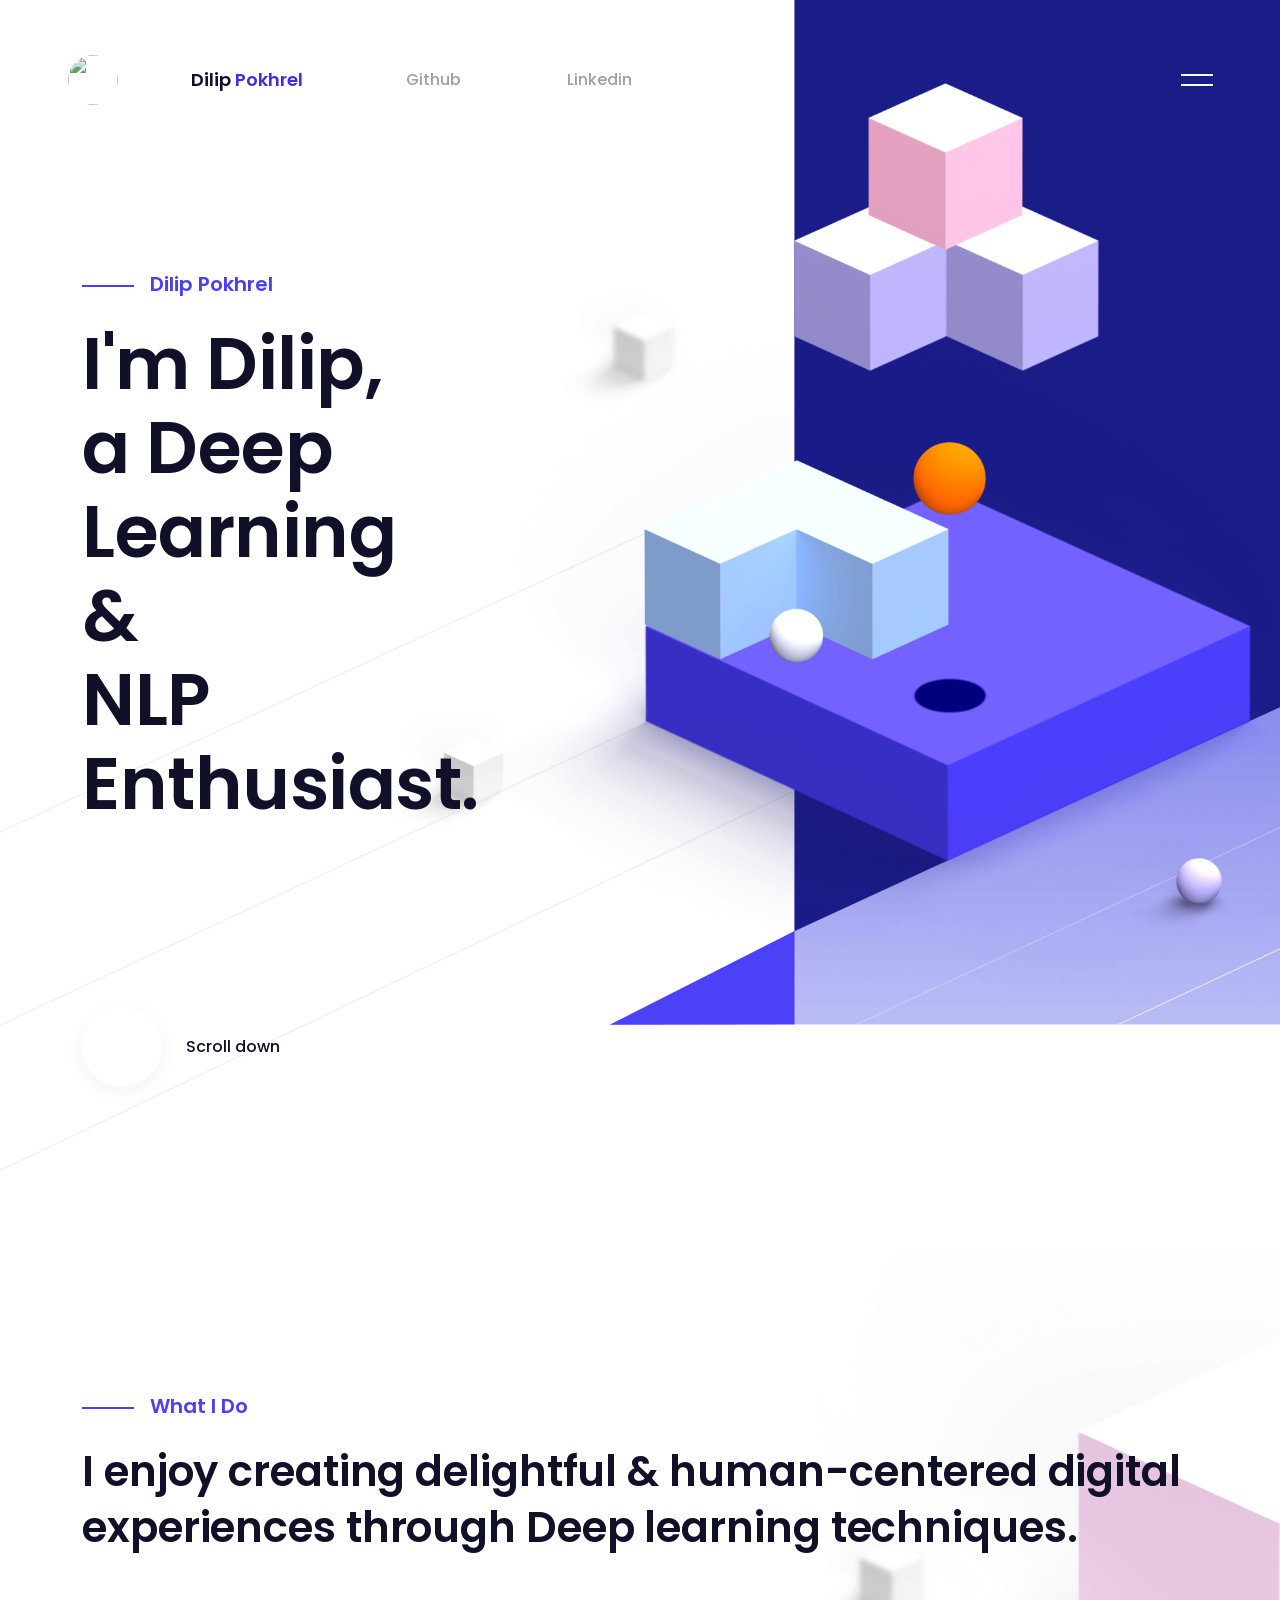
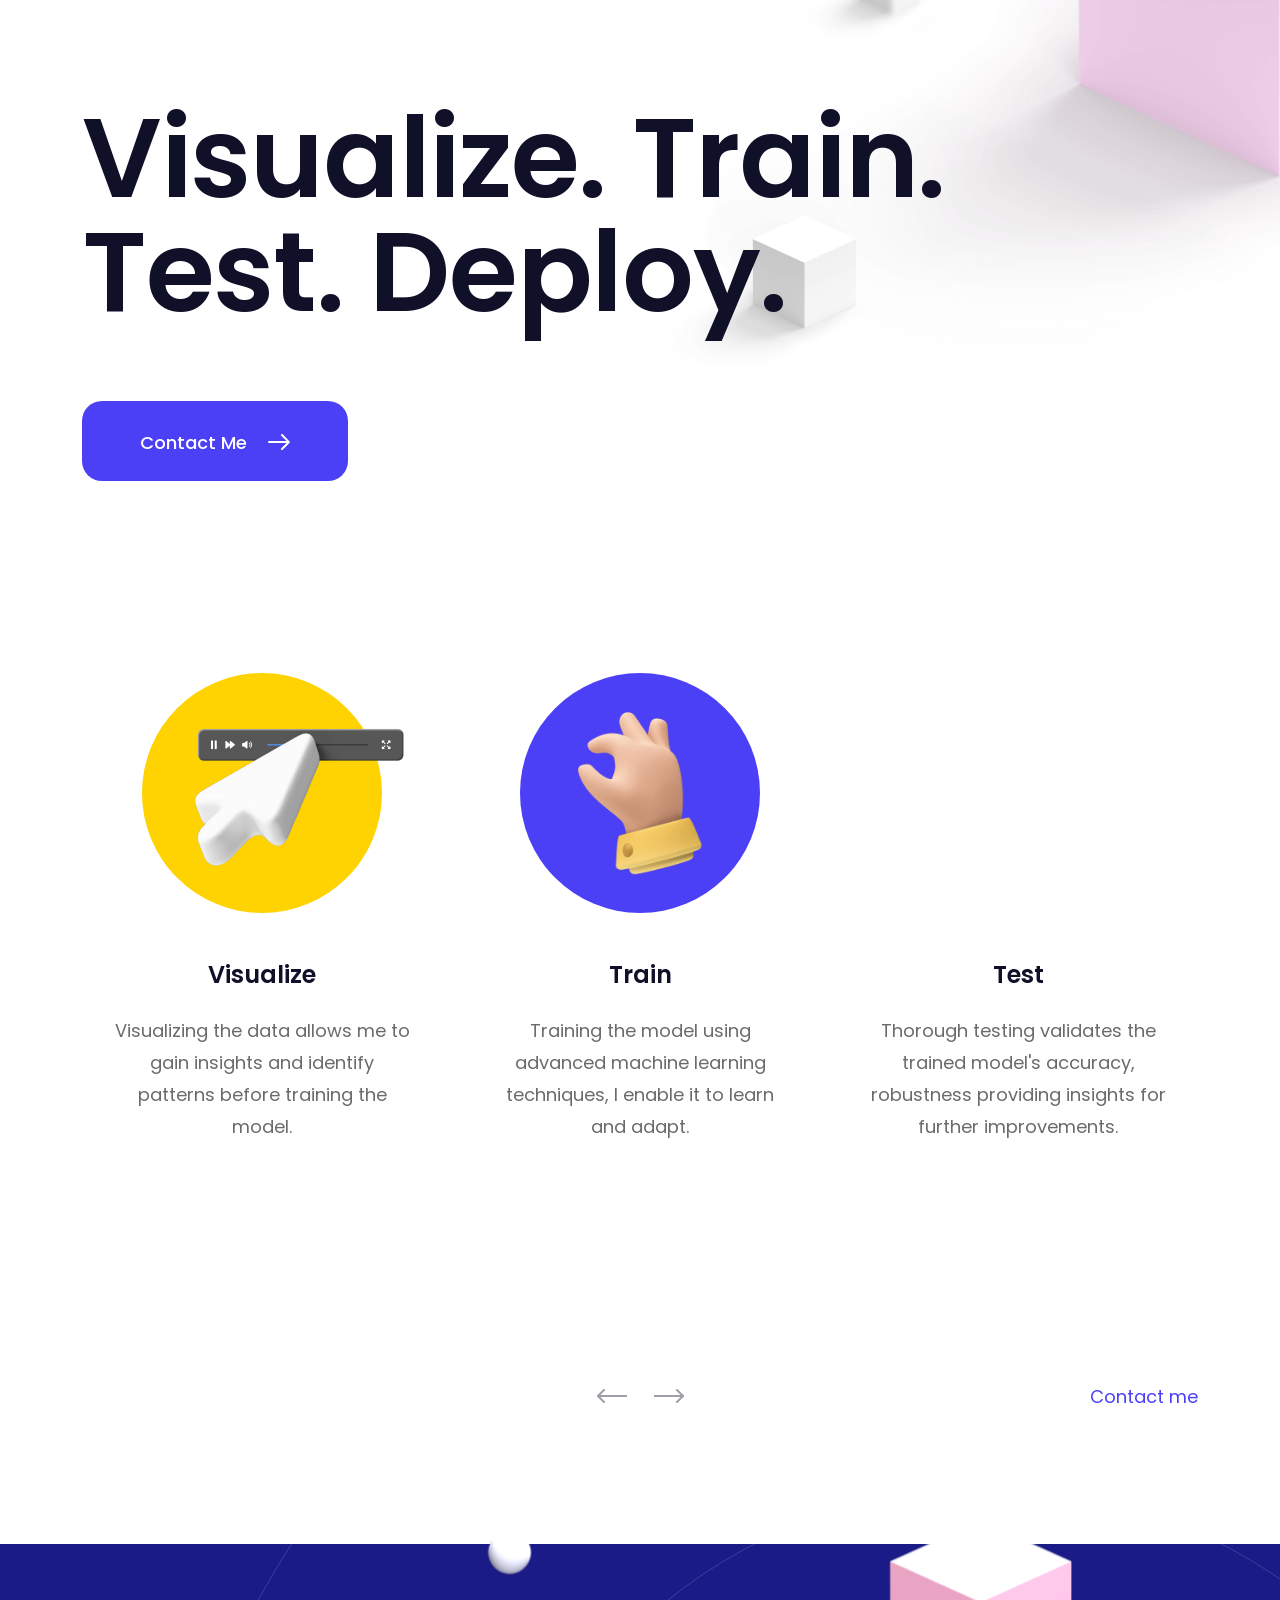
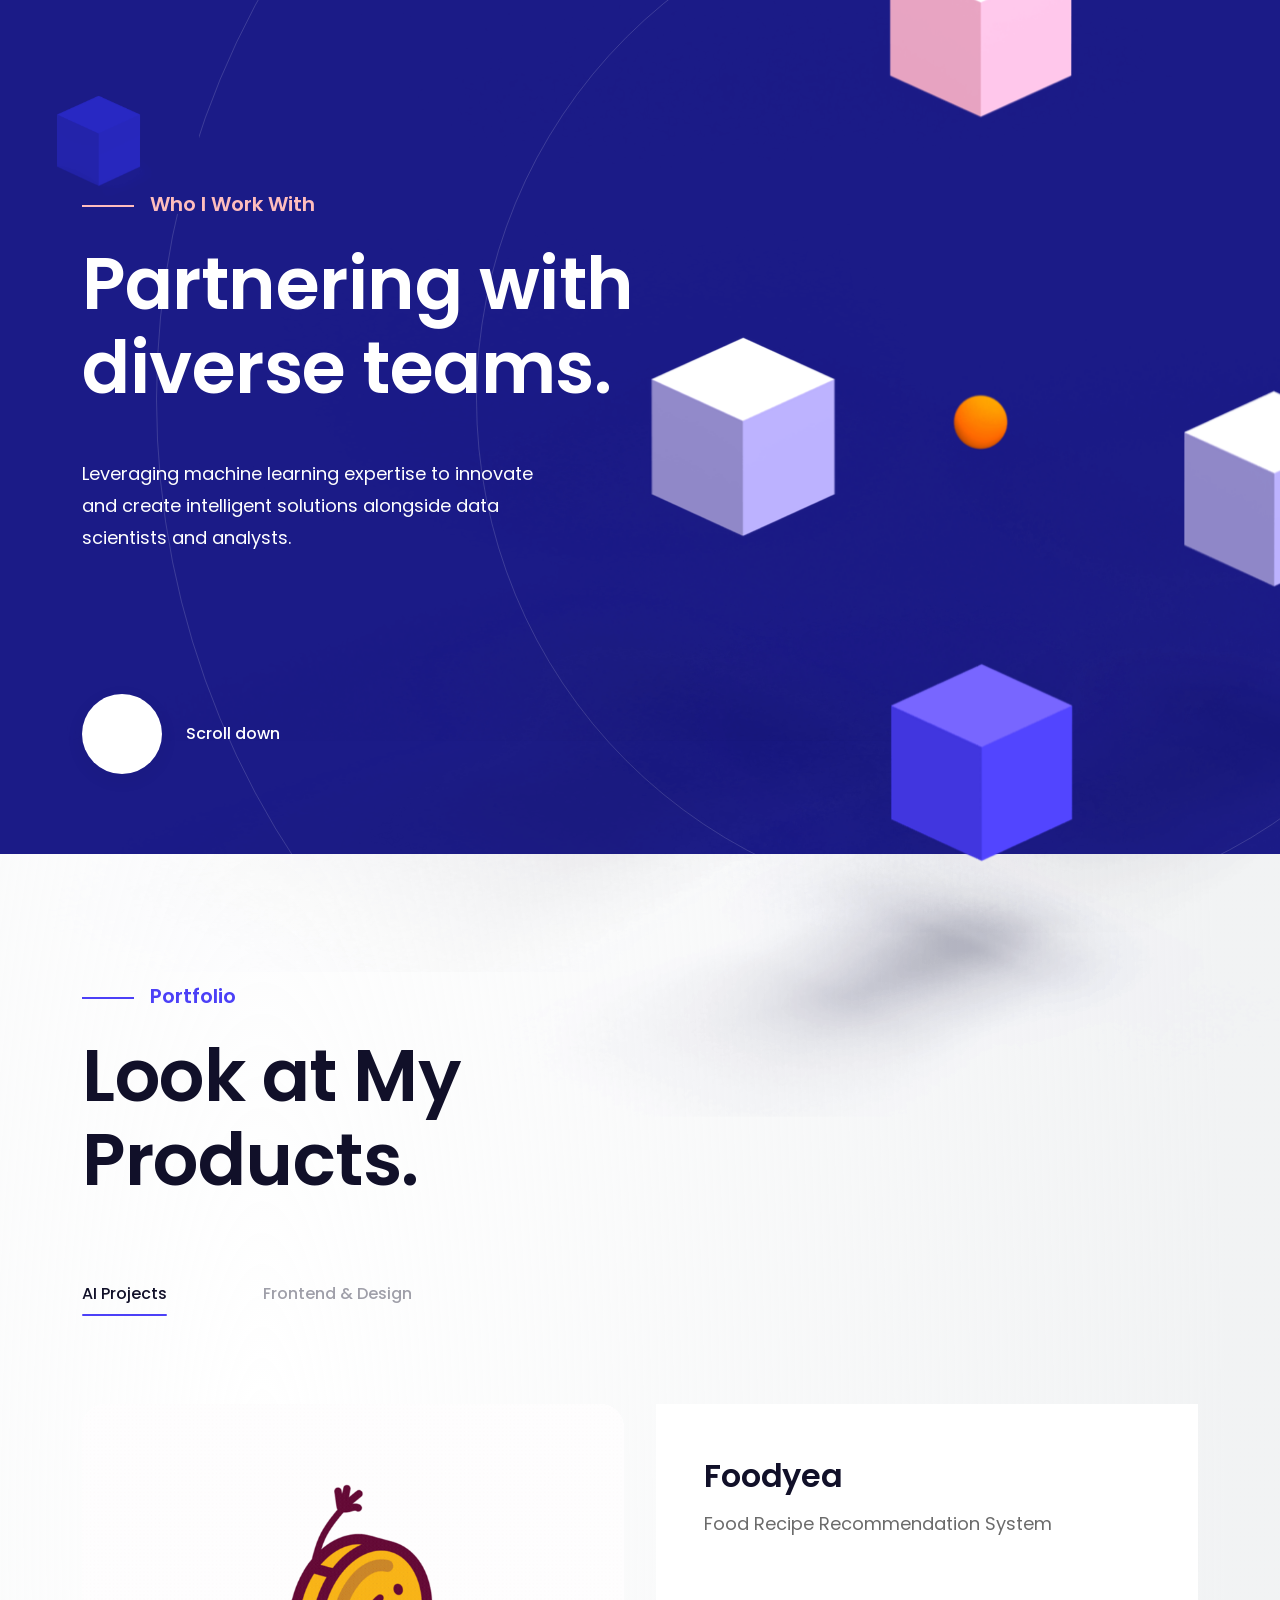
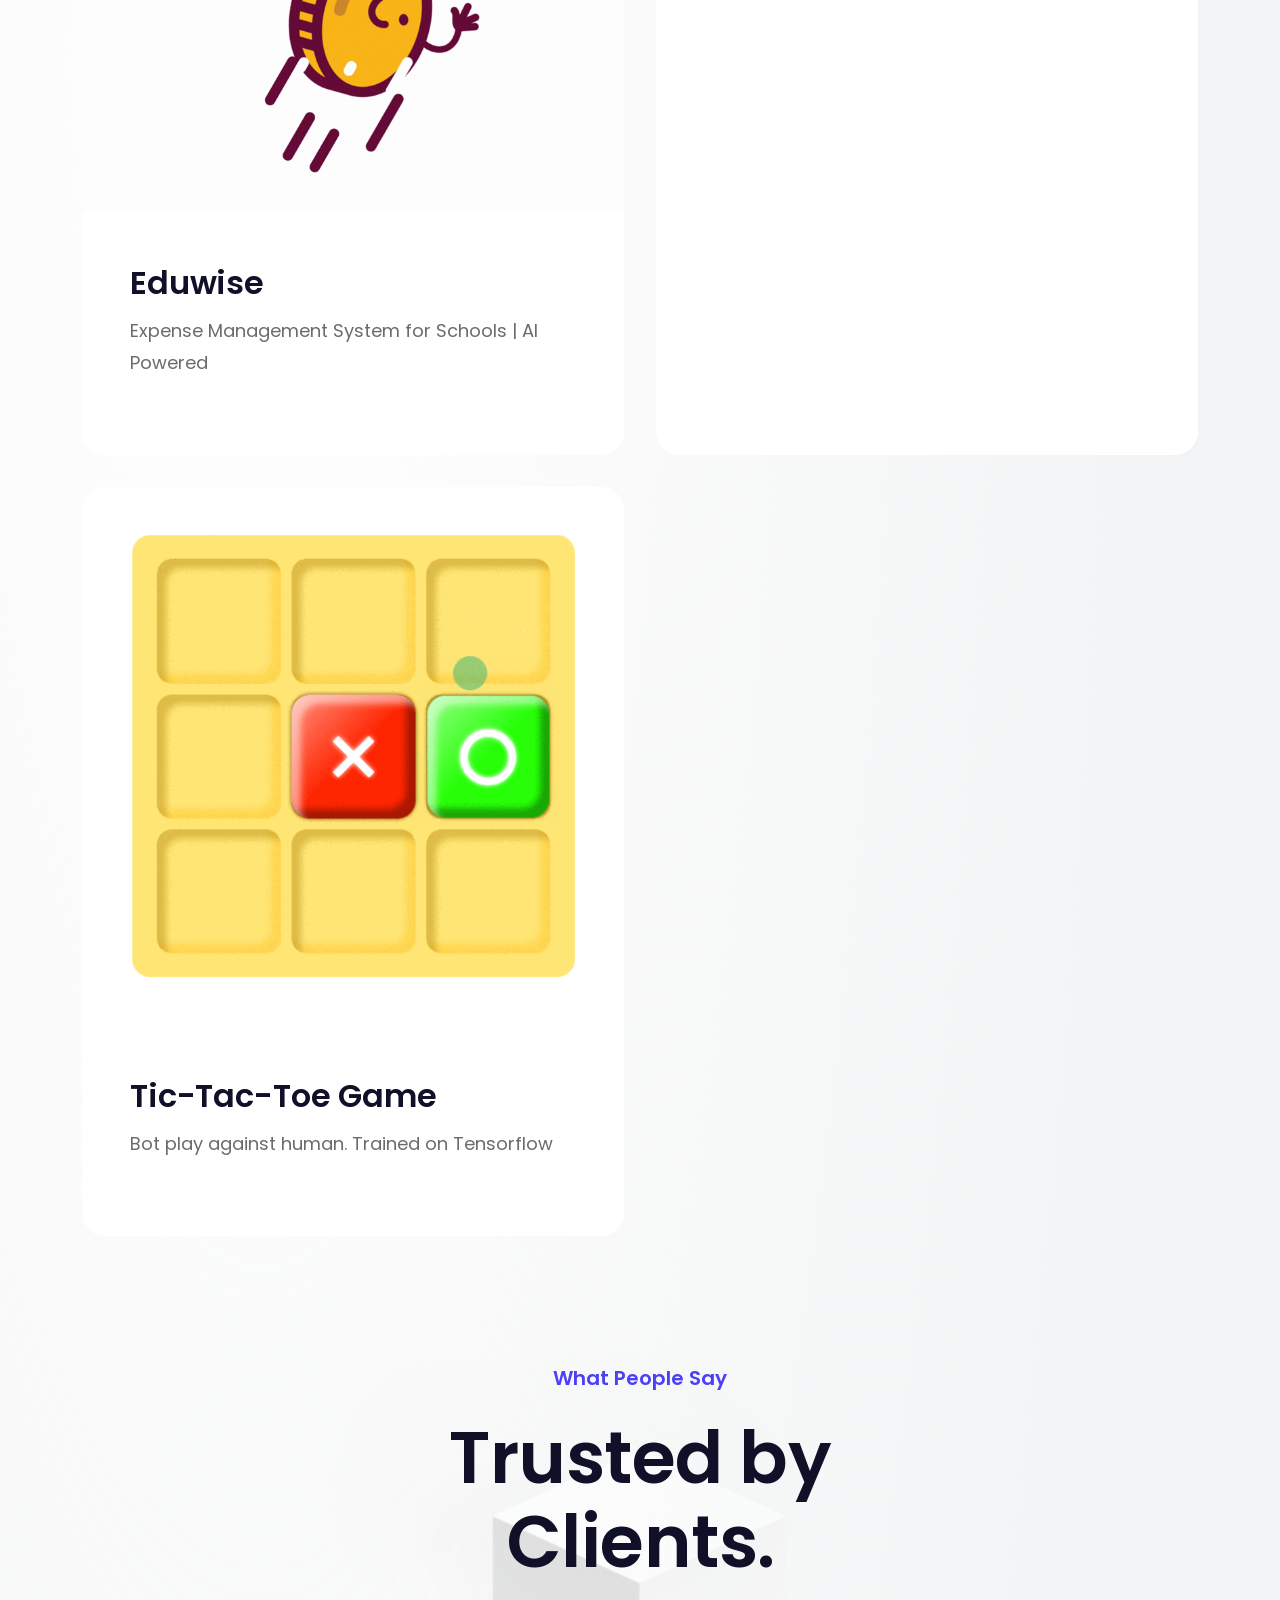
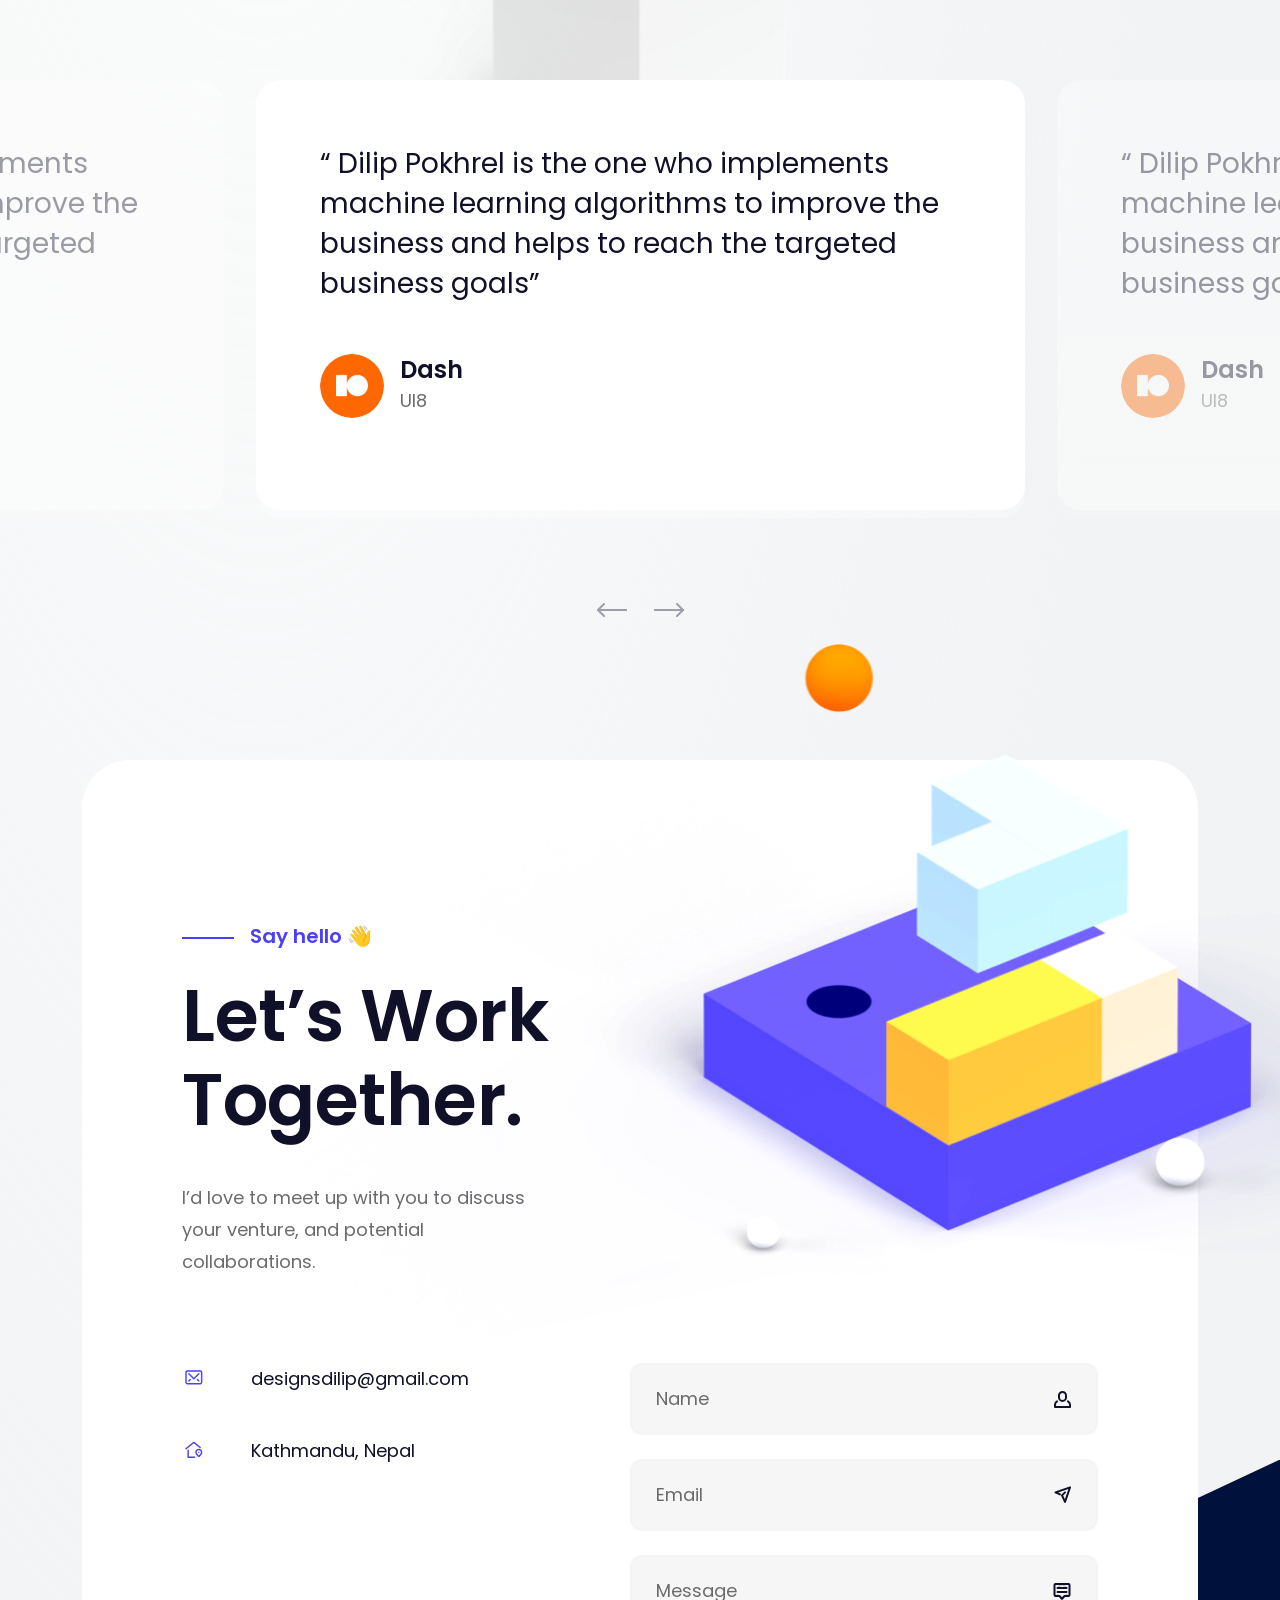
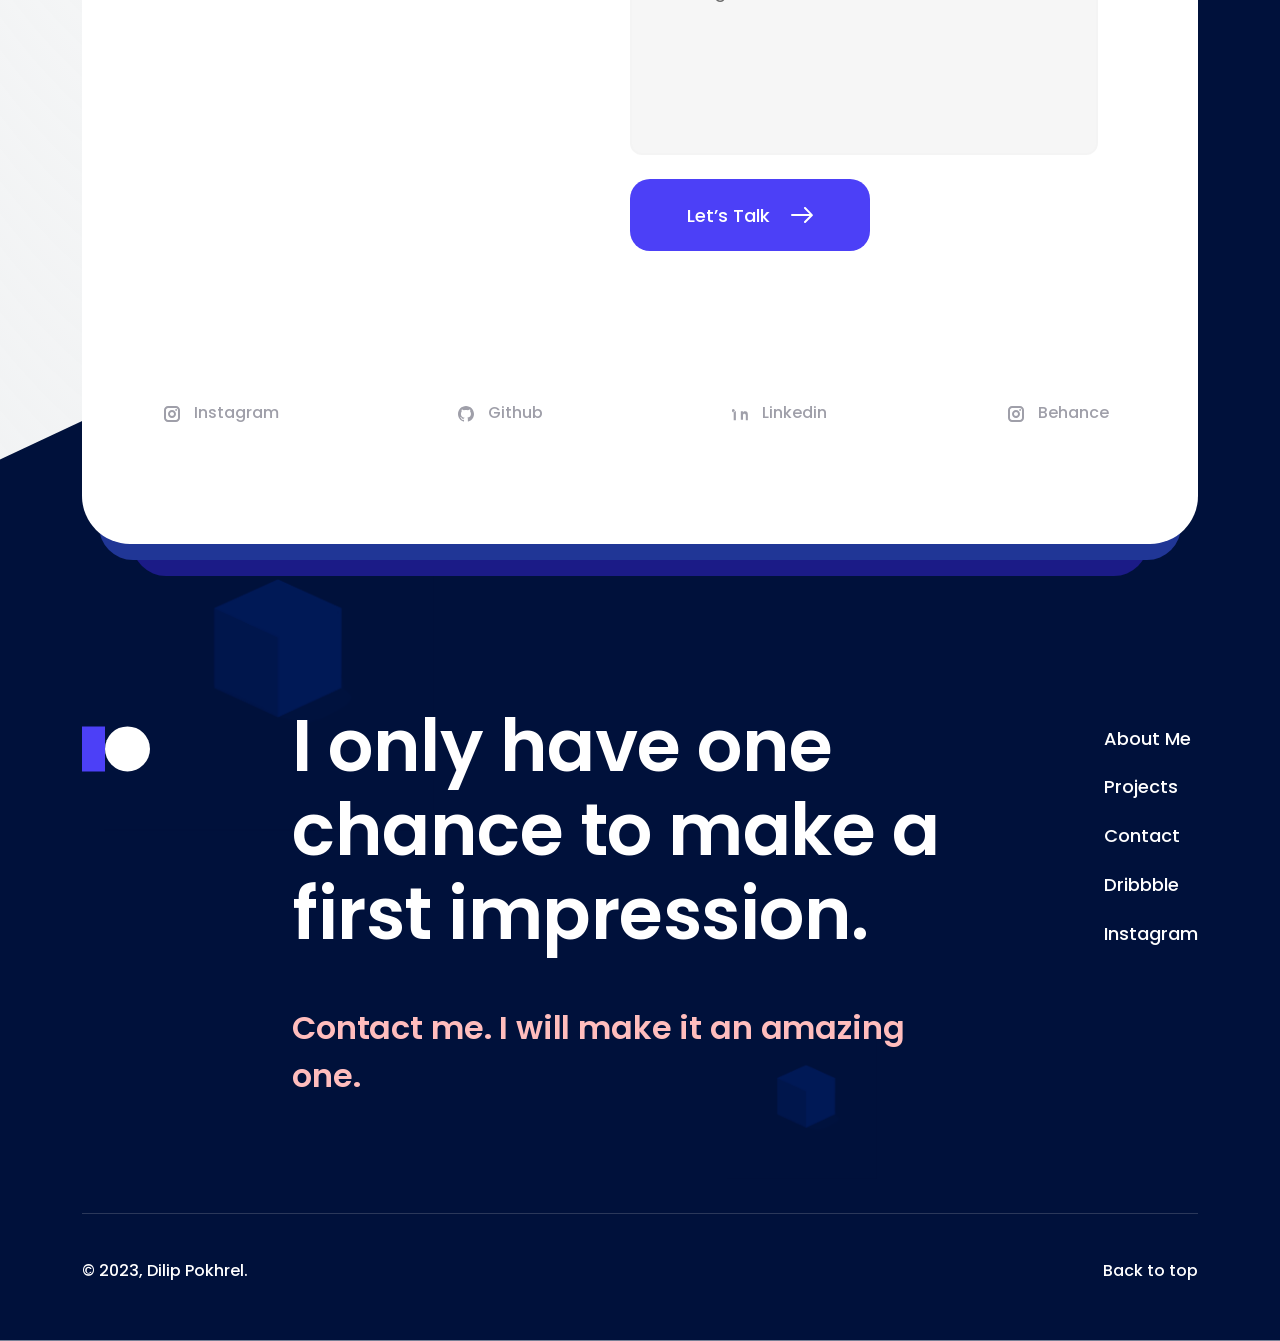
==== index.html @ b8b424e2 "minor changes" ====
<!DOCTYPE html>
<html lang="en">
  <head>
    <meta charset="utf-8">
    <title>Dilip Pokhrel</title>
    <meta http-equiv="X-UA-Compatible" content="IE=Edge">
    <link rel="manifest" href="manifest.json">
    <!-- <meta name="viewport" content="width=device-width, initial-scale=1, maximum-scale=1.0, user-scalable=no"> -->
    <!-- <meta name="viewport" content="width=device-width, initial-scale=1" /> -->
    <meta name="format-detection" content="telephone=no">
    <link rel="apple-touch-icon" sizes="180x180" href="https://yt3.googleusercontent.com/ytc/AGIKgqPTjOGHkzx6yGVcuReM-qE14VBPfmfHMRu24Bqj=s900-c-k-c0x00ffffff-no-rj">
    <link rel="icon" type="image/png" sizes="32x32" href="https://yt3.googleusercontent.com/ytc/AGIKgqPTjOGHkzx6yGVcuReM-qE14VBPfmfHMRu24Bqj=s900-c-k-c0x00ffffff-no-rj">
    <link rel="icon" type="image/png" sizes="16x16" href="https://yt3.googleusercontent.com/ytc/AGIKgqPTjOGHkzx6yGVcuReM-qE14VBPfmfHMRu24Bqj=s900-c-k-c0x00ffffff-no-rj">
    <link rel="manifest" href="img/site.webmanifest">
    <link rel="mask-icon" href="img/safari-pinned-tab.svg" color="#5bbad5">
    <meta name="msapplication-TileColor" content="#da532c">
    <meta name="theme-color" content="#ffffff">
    <meta name="description" content="Data Scientist | Data Analyst | Machine Learning Engineer | Dilip Pokhrel">
    <meta name="twitter:card" content="summary">
    <meta name="twitter:site" content="Dilip pokhrel">
    <meta name="twitter:title" content="Dilip Pokhrel">
    <meta name="twitter:description" content="Nepali Data Scientist and Data Analyst">
    <meta name="twitter:creator" content="Dilip Pokhrel">
    <meta property="og:title" content="Dilip Pokhrel">
    <meta property="og:url" content="https:dilippokhrel.com.np">
    <meta property="og:description" content="Dilip Pokhrel is a Nepali Data Scientist and Machine learning engineer form Nepal">
    <meta property="og:site_name" content="Dilip Pokhrel">
    <link rel="stylesheet" media="all" href="css/css-app.min.css">

    <script>
      // var viewportmeta = document.querySelector('meta[name="viewport"]');
      // if (viewportmeta) {
      //   if (screen.width < 375) {
      //     var newScale = screen.width / 375;
      //     viewportmeta.content = 'width=375, minimum-scale=' + newScale + ', maximum-scale=1.0, user-scalable=no, initial-scale=' + newScale + '';
      //   } else {
      //     viewportmeta.content = 'width=device-width, maximum-scale=1.0, initial-scale=1.0';
      //   }
      // }
    </script>
        <script src="./js/lazysizes.min.js" async=""></script>
    <style>
      .reveal-animation {
  animation-name: reveal;
  animation-duration: 1s;
  animation-fill-mode: forwards;
}

@keyframes reveal {
  0% {
    opacity: 0;
    transform: scale(0.5);
  }
  100% {
    opacity: 1;
    transform: scale(1);
  }
}

#loading-container {
  position: fixed;
  top: 0;
  left: 0;
  width: 100%;
  height: 100%;
  background-color: #ffffff;
  z-index: 9999;
  display: flex;
  align-items: center;
  justify-content: center;
}

.loader {
  width: 50px;
  height: 50px;
  border-radius: 50%;
  border: 4px solid #333333;
  border-top-color: transparent;
  animation: spin 1s linear infinite;
}

@keyframes spin {
  0% {
    transform: rotate(0deg);
  }
  100% {
    transform: rotate(360deg);
  }
}

.page-wrap { width: 80%; }

@media (max-width: 600px) {
  .resp .page-wrap { width: 100%; }
}

    </style>
  </head>
  <body>
    <div id="loading-container">
      <div class="loader"></div>
      <p style="margin-left: 10px;"> site is under development</p>
    </div>
    
    <div class="page">
      <div class="main">
        <div class="header js-header" id="header">
          <div class="header__center center"><a class="header__logo" href="index.html"><img class="header__pic" src="https://media.licdn.com/dms/image/C5603AQFlEk9Rw_d9qg/profile-displayphoto-shrink_800_800/0/1641045529666?e=2147483647&v=beta&t=YGl5ArrjZOVlyVRpZod1Vz9etAuSthWq5inbmCPVa10" style="height:50px;width:50px;border-radius:50px" alt=""></a>
            <p style="margin-left: -20px;margin-right: 70px;font-weight:600;"> Dilip <span style="color:rgb(70, 43, 226)">Pokhrel</span></p>
            <div class="header__social header__social_main"><a class="header__link" href="https://github.com/coder-dilip" target="_blank">
                <img src="https://upload.wikimedia.org/wikipedia/commons/9/91/Octicons-mark-github.svg" style="width:18px;height:auto;opacity: 0.6;margin-right: 15px;" alt="">
                  Github</a><a class="header__link" href="https://www.linkedin.com/in/dilippokhrel/" target="_blank">
                    <img src="https://icon-library.com/images/linkedin-icon-resume/linkedin-icon-resume-1.jpg" style="width:23px;height:auto;opacity: 0.6;margin-right: 15px;" alt="">
               Linkedin</a></div>
            <button class="header__burger js-header-burger"></button>
          </div>
          <div class="header__wrapper js-header-wrapper">
            <div class="header__preview"><a class="header__logo" href="index.html"><img class="header__pic" src="images/img-logo-white.svg" alt=""></a>
              <div class="header__img"><img class="header__pic" src="images/content-bg-header.png" alt=""></div>
            </div>
            <div class="header__center center">
              <div class="header__contacts"><a class="header__line" href="mailto:designsdilip@gmail.com">
                  <div class="header__icon">
                    <svg xmlns="http://www.w3.org/2000/svg" width="18" height="15" fill="none" viewbox="0 0 18 15">
                      <path fill-rule="evenodd" d="M2.422.267C1.244.267.289 1.222.289 2.4v9.956c0 1.178.955 2.133 2.133 2.133h12.8c1.178 0 2.133-.955 2.133-2.133V2.4c0-1.178-.955-2.133-2.133-2.133h-12.8zM1.711 2.4a.71.71 0 0 1 .711-.711h12.8a.71.71 0 0 1 .711.711v9.956a.71.71 0 0 1-.711.711h-12.8a.71.71 0 0 1-.711-.711V2.4zm2.636.919a.71.71 0 1 0-1.006 1.006l4.978 4.978a.71.71 0 0 0 1.006 0l4.978-4.978a.71.71 0 1 0-1.006-1.006L8.822 7.794 4.347 3.319zm1.422 5.689a.71.71 0 0 1 0 1.006l-1.422 1.422a.71.71 0 1 1-1.006-1.006l1.422-1.422a.71.71 0 0 1 1.006 0zm7.111 0a.71.71 0 1 0-1.006 1.006l1.422 1.422a.71.71 0 1 0 1.006-1.006l-1.422-1.422z" fill="#4c40f7"></path>
                    </svg>
                  </div>
                  <div class="header__text">designsdilip@gmail.com</div></a>
                <div class="header__line">
                  <div class="header__icon">
                    <svg xmlns="http://www.w3.org/2000/svg" width="18" height="18" fill="none" viewbox="0 0 18 18">
                      <path fill-rule="evenodd" d="M9.273.85a.71.71 0 0 0-.901 0L.55 7.25a.71.71 0 0 0 .901 1.101l7.372-6.032 5.85 4.786a.71.71 0 1 0 .901-1.101L9.273.85zM3.845 9.222a.71.71 0 1 0-1.422 0v7.111a.71.71 0 0 0 .711.711h6.4a.71.71 0 1 0 0-1.422H3.845v-6.4zm9.932 0a2.04 2.04 0 0 0-2.11 2.008c.001.243.112.6.358 1.053.239.44.567.901.908 1.328l.867.996.867-.996c.341-.427.669-.887.908-1.328.246-.453.357-.81.358-1.053a2.04 2.04 0 0 0-2.11-2.008h-.047zm2.868 2.004h.711c0 .599-.245 1.21-.531 1.736-.294.542-.678 1.075-1.047 1.537l-1.018 1.163-.336.344-.096.095-.027.026-.007.007-.003.003-.491-.514-.491.514-.003-.003-.007-.007-.026-.026-.096-.095-.336-.344-1.017-1.163c-.37-.462-.753-.995-1.047-1.537-.286-.526-.531-1.138-.531-1.736v-.01c.012-.931.399-1.817 1.072-2.46.668-.637 1.561-.981 2.483-.957.922-.024 1.816.32 2.483.957.673.643 1.06 1.529 1.072 2.46l-.711.01zm-3.335 4.911c0 0 0 0 .491-.514l.491.514a.71.71 0 0 1-.982 0zm.491-4.07a.71.71 0 1 0 0-1.422.71.71 0 1 0 0 1.422z" fill="#4c40f7"></path>
                    </svg>
                  </div>
                  <div class="header__text"> 
                    <p>Kathmandu, Nepal</p>
                  </div>
                </div>
              </div>
              <nav class="header__nav"><a class="header__item" href="#"><span>About</span></a><a class="header__item" href="#"><span>Work</span></a><a class="header__item" href="#"><span>Services</span></a><a class="header__item" href="#"><span>Contact</span></a></nav>
              <div class="header__social header__social_inner"><a class="header__link" href="#">
                  <svg xmlns="http://www.w3.org/2000/svg" width="16" height="16" fill="none" viewbox="0 0 16 16">
                    <path fill-rule="evenodd" d="M8 0C3.6 0 0 3.6 0 8s3.6 8 8 8 8-3.6 8-8-3.6-8-8-8zm2.2 7.4s-.2-.6-.3-.8c1.7-.8 2.8-1.7 3.2-2.2.7.9 1.1 2 1.2 3.2-.8-.2-2.6-.5-4.1-.2zM9.1 5.1C8.3 3.7 7.4 2.5 7 1.8c1.9-.5 3.6.1 4.9 1.3-.4.5-1.2 1.3-2.8 2zm-4-2.6c.4.5 1.2 1.7 2 3.2-2.2.5-4.2.6-5.1.6.4-1.6 1.6-3 3.1-3.8zM8 7.3c.1.2.2.4.3.5-2.8.9-4.6 3.2-5.2 4.1-.8-1.1-1.3-2.4-1.3-3.7.9-.1 3.5-.2 6.2-.9zm1 2.2c.7 2 1.1 3.6 1.2 4.4-2.1.7-4.5.3-5.8-.8.4-.7 1.7-2.5 4.6-3.6zm2.9 3.4c-.2-.8-.5-2.2-1.1-3.9 1.1-.2 2.7 0 3.3.2-.3 1.5-1.1 2.8-2.2 3.7z" fill="#111029"></path>
                  </svg>Dribbble</a><a class="header__link" href="#">
                  <svg xmlns="http://www.w3.org/2000/svg" width="16" height="16" viewbox="0 0 16 16">
                    <path fill="#9f9fa9" d="M12 0c2.056 0 4 1.944 4 4h0v8c0 2.056-1.944 4-4 4h0-8c-2.056 0-4-1.944-4-4h0V4c0-2.056 1.944-4 4-4h0zm0 2H4c-.935 0-2 1.065-2 2h0v8c0 .953 1.047 2 2 2h8c.935 0 2-1.065 2-2h0V4c0-.935-1.065-2-2-2h0zM8 4c2.206 0 4 1.794 4 4s-1.794 4-4 4-4-1.794-4-4 1.794-4 4-4zm0 2c-1.103 0-2 .897-2 2s.897 2 2 2 2-.897 2-2-.897-2-2-2zm4.145-3.068a.96.96 0 1 1 0 1.92.96.96 0 1 1 0-1.92z"></path>
                  </svg>Instagram</a></div>
            </div>
          </div>
        </div>
        <div class="main__bg"><img class="main__pic" src="images/content-bg-main.jpg" alt=""></div>
        <div class="main__center center">
          <div class="main__wrap">
            <div class="main__stage stage" data-aos="transform">Dilip Pokhrel</div>
            <h1 class="main__title title h1"><span data-aos="transform" data-aos-delay="150">I'm Dilip, </span><span data-aos="transform" data-aos-delay="300">a Deep Learning</span><span data-aos="transform" data-aos-delay="450"> & </span><span data-aos="transform" data-aos-delay="600">NLP Enthusiast.</span></h1><a class="scroll js-scroll" href="#details" data-aos="transform">
              <div class="scroll__icon"><img style="width:50px;height:auto" class="scroll__pic" src="https://cdn-icons-png.flaticon.com/512/1432/1432631.png" alt=""></div>
              <div class="scroll__text">Scroll down</div></a>
          </div>
        </div>
        <div class="main__view" data-aos>
          <div class="main__preview"><img class="main__pic" src="images/content-main-pic-6.png" alt=""></div>
          <div class="main__preview"><img class="main__pic js-parallax" data-scale="2.5" data-orientation="up" src="images/content-main-pic-1.png" alt=""></div>
          <div class="main__preview"><img class="main__pic js-parallax" data-scale="1.5" data-orientation="up" src="images/content-main-pic-2.png" alt=""></div>
          <div class="main__preview"><img class="main__pic" src="images/content-main-pic-3.png" alt=""></div>
          <div class="main__preview"><img class="main__pic" src="images/content-main-pic-4.png" alt=""></div>
          <div class="main__preview"><img class="main__pic js-parallax" data-scale="4.5" data-orientation="up" src="images/content-main-pic-5.png" alt=""></div>
          <div class="main__preview"><img class="main__pic js-parallax" data-scale="1.5" data-orientation="down" src="images/content-main-pic-7.png" alt=""></div>
        </div>
        <div class="main__figures">
          <div class="main__figure" data-aos="animation-translate-y"><img class="main__pic js-parallax" data-scale="2.2" data-orientation="down" src="images/content-figure-1.png" alt=""></div>
          <div class="main__figure" data-aos="animation-translate-y" data-aos-delay="200"><img class="main__pic js-parallax" data-scale="2.2" data-orientation="up" src="images/content-figure-2.png" alt=""></div>
          <div class="main__figure" data-aos="animation-translate-y" data-aos-delay="400"><img class="main__pic" src="images/content-figure-3.png" alt=""></div>
        </div>
      </div>
      <div class="details" id="details">
        <div class="details__center center">
          <div class="details__head" data-aos="animation-scale-y">
            <div class="details__stage stage">What I Do</div>
            <h3 class="details__info h3">I enjoy creating delightful & human-centered digital experiences through Deep learning techniques.</h3>
          </div>
          <h4 class="details__title" data-aos="animation-scale-y">Visualize. Train. <br>Test. Deploy.</h4>
          <div class="details__btn" data-aos="animation-translate-y">
            <button class="btn btn_purple"><span class="btn__text">Contact Me</span>
              <svg xmlns="http://www.w3.org/2000/svg" width="22" height="16" fill="none" viewbox="0 0 22 16">
                <path fill-rule="evenodd" d="M14.707.293a1 1 0 0 0-1.414 0 1 1 0 0 0 0 1.414L18.586 7H1a1 1 0 1 0 0 2h17.586l-5.293 5.293a1 1 0 0 0 1.414 1.414l7-7c.183-.183.28-.419.292-.659L22 8m-.076-.383c-.049-.118-.121-.228-.217-.324l-7-7m7.217 7.324c.048.115.075.241.076.374z" fill="#fff"></path>
              </svg>
            </button>
          </div>
          <div class="details__container">
            <div class="details__slider owl-carousel js-slider-details">
              <div class="details__item">
                <div class="details__preview details__preview_cursor" data-aos="animation-scale">
                  <div class="details__img"><img class="details__pic" src="images/content-cursor.png" alt=""></div>
                </div>
                <h5 class="details__category h5" data-aos="animation-scale-y">Visualize</h5>
                <div class="details__text" data-aos="animation-scale-y">Visualizing the data allows me to gain insights and identify patterns before training the model.</div>
                <div class="details__btn" data-aos="animation-scale-y">
                  <button class="btn btn_dark">Find out more </button>
                </div>
              </div>
              <div class="details__item">
                <div class="details__preview details__preview_hand" data-aos="animation-scale" data-aos-delay="150">
                  <div class="details__img"><img class="details__pic" src="images/content-hand.png" alt=""></div>
                </div>
                <h5 class="details__category h5" data-aos="animation-scale-y" data-aos-delay="150">Train</h5>
                <div class="details__text" data-aos="animation-scale-y" data-aos-delay="150">Training the model using advanced machine learning techniques, I enable it to learn and adapt.</div>
                <div class="details__btn" data-aos="animation-scale-y" data-aos-delay="150">
                  <button class="btn btn_dark">Find out more </button>
                </div>
              </div>
              <div class="details__item">
                <div class="details__preview" data-aos="animation-scale" data-aos-delay="300">
                  <div class="details__img"><img class="details__pic" src="https://cdn3d.iconscout.com/3d/premium/thumb/tick-button-8126897-6507161.png" alt=""></div>
                </div>
                <h5 class="details__category h5" data-aos="animation-scale-y" data-aos-delay="300">Test</h5>
                <div class="details__text" data-aos="animation-scale-y" data-aos-delay="300">Thorough testing validates the trained model's accuracy, robustness providing insights for further improvements.</div>
                <div class="details__btn" data-aos="animation-scale-y" data-aos-delay="300">
                  <button class="btn btn_dark">Find out more </button>
                </div>
              </div>
              <div class="details__item">
                <div class="details__preview details__preview_color" data-aos="animation-scale" data-aos-delay="300">
                  <div class="details__img"><img class="details__pic" src="images/content-color-picker.png" alt=""></div>
                </div>
                <h5 class="details__category h5" data-aos="animation-scale-y" data-aos-delay="300">Deploy</h5>
                <div class="details__text" data-aos="animation-scale-y" data-aos-delay="300">Deployment of models ensures real-world implementation of AI for businesses.</div>
                <div class="details__btn" data-aos="animation-scale-y" data-aos-delay="300">
                  <button class="btn btn_dark">Find out more </button>
                </div>
              </div>
              <div class="details__item">
                <div class="details__preview details__preview_cursor" data-aos="animation-scale">
                  <div class="details__img"><img class="details__pic" src="images/content-cursor.png" alt=""></div>
                </div>
                <h5 class="details__category h5" data-aos="animation-scale-y">Visualize</h5>
                <div class="details__text" data-aos="animation-scale-y">Visualizing the data allows me to gain insights and identify patterns before training the model.</div>
                <div class="details__btn" data-aos="animation-scale-y">
                  <button class="btn btn_dark">Find out more </button>
                </div>
              </div>
              <div class="details__item">
                <div class="details__preview details__preview_hand" data-aos="animation-scale" data-aos-delay="150">
                  <div class="details__img"><img class="details__pic" src="images/content-hand.png" alt=""></div>
                </div>
                <h5 class="details__category h5" data-aos="animation-scale-y" data-aos-delay="150">Train</h5>
                <div class="details__text" data-aos="animation-scale-y" data-aos-delay="150">Training the model using advanced machine learning techniques, I enable it to learn and adapt.</div>
                <div class="details__btn" data-aos="animation-scale-y" data-aos-delay="150">
                  <button class="btn btn_dark">Find out more </button>
                </div>
              </div>
              <div class="details__item">
                <div class="details__preview" data-aos="animation-scale" data-aos-delay="300">
                  <div class="details__img"><img class="details__pic" src="https://cdn3d.iconscout.com/3d/premium/thumb/tick-button-8126897-6507161.png" alt=""></div>
                </div>
                <h5 class="details__category h5" data-aos="animation-scale-y" data-aos-delay="300">Test</h5>
                <div class="details__text" data-aos="animation-scale-y" data-aos-delay="300">Thorough testing validates the trained model's accuracy, robustness providing insights for further improvements.</div>
                <div class="details__btn" data-aos="animation-scale-y" data-aos-delay="300">
                  <button class="btn btn_dark">Find out more </button>
                </div>
              </div>
              <div class="details__item">
                <div class="details__preview details__preview_color" data-aos="animation-scale" data-aos-delay="300">
                  <div class="details__img"><img class="details__pic" src="images/content-color-picker.png" alt=""></div>
                </div>
                <h5 class="details__category h5" data-aos="animation-scale-y" data-aos-delay="300">Deploy</h5>
                <div class="details__text" data-aos="animation-scale-y" data-aos-delay="300">Deployment of models ensures real-world implementation of AI for businesses.</div>
                <div class="details__btn" data-aos="animation-scale-y" data-aos-delay="300">
                  <button class="btn btn_dark">Find out more </button>
                </div>
              </div>
            </div>
          </div>
        </div>
        <div class="details__figures">
          <div class="details__figure"><img class="details__pic js-parallax" data-scale="2" data-orientation="down" src="images/content-figure-1.png" alt=""></div>
          <div class="details__figure"><img class="details__pic js-parallax" data-scale="2" data-orientation="up" src="images/content-figure-2.png" alt=""></div>
          <div class="details__figure"><img class="details__pic js-parallax" data-scale="1.2" data-orientation="up" src="images/content-figure-3.png" alt=""></div>
        </div><a class="details__contact" href="#">Contact me</a>
      </div>
      <div class="work">
        <div class="work__circles"></div>
        <div class="work__center center">
          <div class="work__wrap">
            <div class="work__stage stage stage_pink" data-aos="animation-scale-y">Who I Work With</div>
            <h2 class="work__title title h1" data-aos="animation-scale-y" data-aos-delay="150">Partnering with diverse teams.</h2>
            <div class="work__text" data-aos="animation-scale-y" data-aos-delay="300"> Leveraging machine learning expertise to innovate and create intelligent solutions alongside data scientists and analysts.</div><a class="scroll js-scroll" data-aos="animation-scale-y" href="#cases">
              <div class="scroll__icon"><img style="width:30px;height:auto" class="scroll__pic" src="https://icon-library.com/images/scroll-down-icon-png/scroll-down-icon-png-22.jpg" alt=""></div>
              <div class="scroll__text">Scroll down</div></a>
          </div>
        </div>
        <div class="work__preview"><img class="work__pic js-parallax" data-scale="2" data-orientation="down" src="images/content-work-cube.png" alt=""></div>
        <div class="work__figures" data-aos>
          <div class="work__figure"><img class="work__pic js-parallax" data-scale="1.3" data-orientation="up" src="images/content-work-cube-1.png" alt=""></div>
          <div class="work__figure"><img class="work__pic js-parallax" data-scale="1.5" data-orientation="up left" src="images/content-work-cube-2.png" alt=""></div>
          <div class="work__figure"><img class="work__pic js-parallax" data-scale="1.3" data-orientation="up right" src="images/content-work-cube-3.png" alt=""></div>
          <div class="work__figure"><img class="work__pic" src="images/content-work-cube-4.png" alt=""></div>
          <div class="work__figure"><img class="work__pic js-parallax" data-scale="1.1" data-orientation="left" src="images/content-work-cube-5.png" alt=""></div>
          <div class="work__figure"><img class="work__pic js-parallax" data-scale="1.2" data-orientation="right" src="images/content-work-cube-6.png" alt=""></div>
          <div class="work__figure"><img class="work__pic js-parallax" data-scale="1.2" data-orientation="down" src="images/content-work-cube-7.png" alt=""></div>
        </div>
      </div>
      <div class="wrapper wrapper_gradient">
        <div class="cases cases_main" id="cases">
          <div class="cases__center center">
            <div class="cases__stage stage" data-aos="animation-scale-y">Portfolio</div>
            <h2 class="cases__title h1" data-aos="animation-scale-y" data-aos-delay="150">Look at My <br>Products.</h2>
            <div class="cases__nav" data-aos="animation-scale-y" data-aos-delay="300"> <a style="cursor:pointer" id="ai" class="cases__link active" onclick="showDiv('ai_projects','frontend_and_design')">AI Projects</a>
              <a id="frontend" style="cursor:pointer" class="cases__link" onclick="showDiv('frontend_and_design','ai_projects')">Frontend & Design</a></div>
            <div id="ai_projects" class="cases__list js-owl" data-items-mobile-portrait="1" data-items-mobile-album="1" data-autoheight><a class="cases__item" data-aos="animation-translate-y" data-aos-delay="" href="/eduwise.html">
                              <div class="cases__preview"><img class="cases__pic lazyload" data-src="./images/eduwise.gif" alt="">
                                <div class="cases__box">View <br>Project</div>
                              </div>
                              <div class="cases__body">
                                <h4 class="cases__info h4">Eduwise</h4>
                                <div class="cases__text">Expense Management System for Schools | AI Powered</div>
                              </div></a><a class="cases__item" data-aos="animation-translate-y" data-aos-delay="200" href="case.html">
                              <div class="cases__preview"><img class="cases__pic lazyload" data-src="./images/foodyea.gif" alt="">
                                <div class="cases__box">View <br>Project</div>
                              </div>
                              <div class="cases__body">
                                <h4 class="cases__info h4">Foodyea</h4>
                                <div class="cases__text">Food Recipe Recommendation System</div>
                              </div></a><a class="cases__item" data-aos="animation-translate-y" data-aos-delay="" href="tictac.html">
                              <div class="cases__preview"><img class="cases__pic lazyload" data-src="./images/tictac.gif" alt="">
                                <div class="cases__box">View <br>Project</div>
                              </div>
                              <div class="cases__body">
                                <h4 class="cases__info h4">Tic-Tac-Toe Game</h4>
                                <div class="cases__text">Bot play against human. Trained on Tensorflow</div>
                              </div></a>
                            
                           
                           
            </div>





            <!-- card for frontend and design -->
            <div style="display: none;" id="frontend_and_design" class="cases__list js-owl" data-items-mobile-portrait="1" data-items-mobile-album="1" data-autoheight><a class="cases__item" data-aos="animation-translate-y" data-aos-delay="" href="case.html">
                              <div class="cases__preview"><img class="cases__pic lazyload" data-src="./images/socimiya.gif" alt="">
                                <div class="cases__box">View <br>Project</div>
                              </div>
                              <div class="cases__body">
                                <h4 class="cases__info h4">Socimiya</h4>
                                <div class="cases__text">Social Media Web Application</div>
                              </div></a><a class="cases__item" data-aos="animation-translate-y" data-aos-delay="200" href="case.html">
                              <div class="cases__preview"><img class="cases__pic lazyload" data-src="https://cdn.dribbble.com/users/2424410/screenshots/15164674/dribbble.gif" alt="">
                                <div class="cases__box">View <br>Project</div>
                              </div>
                              <div class="cases__body">
                                <h4 class="cases__info h4">Foodyea</h4>
                                <div class="cases__text">Food Recipe Recommendation System</div>
                              </div></a><a class="cases__item" data-aos="animation-translate-y" data-aos-delay="" href="case.html">
                              <div class="cases__preview"><img class="cases__pic lazyload" data-src="https://madewithnetworkfra.fra1.digitaloceanspaces.com/spatie-space-production/1353/tic_tac_toe.gif" alt="">
                                <div class="cases__box">View <br>Project</div>
                              </div>
                              <div class="cases__body">
                                <h4 class="cases__info h4">Tic-Tac-Toe Game</h4>
                                <div class="cases__text">Bot play against human. Trained on Tensorflow</div>
                              </div></a>
                            
                           
                
            </div>
          </div>
          <div class="cases__figures">
            <div class="cases__figure"><img class="cases__pic js-parallax" data-scale="2" data-orientation="down" data-src="images/content-figure-2.png" alt=""></div>
            <div class="cases__figure"><img class="cases__pic js-parallax" data-scale="1.8" data-orientation="down" data-src="images/content-figure-3.png" alt=""></div>
          </div>
        </div>
        <div class="review">
          <div class="review__center center">
            <div class="review__stage stage" data-aos="animation-scale-y">What People Say</div>
            <h2 class="review__title title h1" data-aos="animation-scale-y" data-aos-delay="200">Trusted by <br>Clients.</h2>
            <div class="review__container" data-aos="animation-translate-y" data-aos-delay="400">
              <div class="review__slider owl-carousel js-slider-review">
                <div class="review__item">
                  <div class="review__text">&ldquo; Dilip Pokhrel is the one who implements machine learning algorithms to improve the business and helps to reach the targeted business goals&rdquo;</div>
                  <div class="review__author">
                    <div class="review__ava"><img class="review__pic" src="images/content-ava-1.jpg" alt=""></div>
                    <div class="review__details">
                      <div class="review__man h5">Dash</div>
                      <div class="review__company">UI8</div>
                    </div>
                  </div>
                </div>
                <div class="review__item">
                  <div class="review__text">&ldquo; Dilip Pokhrel is the one who implements machine learning algorithms to improve the business and helps to reach the targeted business goals&rdquo;</div>
                  <div class="review__author">
                    <div class="review__ava"><img class="review__pic" src="images/content-ava-1.jpg" alt=""></div>
                    <div class="review__details">
                      <div class="review__man h5">Dash</div>
                      <div class="review__company">UI8</div>
                    </div>
                  </div>
                </div>
                <div class="review__item">
                  <div class="review__text">&ldquo; Dilip Pokhrel is the one who implements machine learning algorithms to improve the business and helps to reach the targeted business goals&rdquo;</div>
                  <div class="review__author">
                    <div class="review__ava"><img class="review__pic" src="images/content-ava-1.jpg" alt=""></div>
                    <div class="review__details">
                      <div class="review__man h5">Dash</div>
                      <div class="review__company">UI8</div>
                    </div>
                  </div>
                </div>
                <div class="review__item">
                  <div class="review__text">&ldquo; Dilip Pokhrel is the one who implements machine learning algorithms to improve the business and helps to reach the targeted business goals&rdquo;</div>
                  <div class="review__author">
                    <div class="review__ava"><img class="review__pic" src="images/content-ava-1.jpg" alt=""></div>
                    <div class="review__details">
                      <div class="review__man h5">Dash</div>
                      <div class="review__company">UI8</div>
                    </div>
                  </div>
                </div>
              </div>
            </div>
          </div>
          <div class="review__bg">
            <div class="review__preview"><img class="review__pic js-parallax" data-scale="1.5" data-orientation="down" src="images/content-review-cube.png" alt=""></div>
            <div class="review__preview"><img class="review__pic" src="images/content-review-cube.png" alt=""></div>
          </div>
        </div>
        <div class="wrapper wrapper_dark">
          <div class="contacts">
            <div class="contacts__center center">
              <div class="contacts__container">
                <div class="contacts__wrap">
                  <div class="contacts__stage stage" data-aos="animation-scale-y">Say hello &#128075;</div>
                  <h2 class="contacts__title h1" data-aos="animation-scale-y" data-aos-delay="200">Let&rsquo;s Work <br>Together.</h2>
                  <div class="contacts__info" data-aos="animation-scale-y" data-aos-delay="400">I&rsquo;d love to meet up with you to discuss your venture, and potential collaborations.</div>
                </div>
                <div class="contacts__row">
                  <div class="contacts__details" data-aos="animation-translate-y"><a class="contacts__line" href="mailto:designsdilip@gmail.com">
                      <div class="contacts__icon">
                        <svg xmlns="http://www.w3.org/2000/svg" width="18" height="15" fill="none" viewbox="0 0 18 15">
                          <path fill-rule="evenodd" d="M2.422.267C1.244.267.289 1.222.289 2.4v9.956c0 1.178.955 2.133 2.133 2.133h12.8c1.178 0 2.133-.955 2.133-2.133V2.4c0-1.178-.955-2.133-2.133-2.133h-12.8zM1.711 2.4a.71.71 0 0 1 .711-.711h12.8a.71.71 0 0 1 .711.711v9.956a.71.71 0 0 1-.711.711h-12.8a.71.71 0 0 1-.711-.711V2.4zm2.636.919a.71.71 0 1 0-1.006 1.006l4.978 4.978a.71.71 0 0 0 1.006 0l4.978-4.978a.71.71 0 1 0-1.006-1.006L8.822 7.794 4.347 3.319zm1.422 5.689a.71.71 0 0 1 0 1.006l-1.422 1.422a.71.71 0 1 1-1.006-1.006l1.422-1.422a.71.71 0 0 1 1.006 0zm7.111 0a.71.71 0 1 0-1.006 1.006l1.422 1.422a.71.71 0 1 0 1.006-1.006l-1.422-1.422z" fill="#4c40f7"></path>
                        </svg>
                      </div>
                      <div class="contacts__text">designsdilip@gmail.com</div></a>
                    <div class="contacts__line">
                      <div class="contacts__icon">
                        <svg xmlns="http://www.w3.org/2000/svg" width="18" height="18" fill="none" viewbox="0 0 18 18">
                          <path fill-rule="evenodd" d="M9.273.85a.71.71 0 0 0-.901 0L.55 7.25a.71.71 0 0 0 .901 1.101l7.372-6.032 5.85 4.786a.71.71 0 1 0 .901-1.101L9.273.85zM3.845 9.222a.71.71 0 1 0-1.422 0v7.111a.71.71 0 0 0 .711.711h6.4a.71.71 0 1 0 0-1.422H3.845v-6.4zm9.932 0a2.04 2.04 0 0 0-2.11 2.008c.001.243.112.6.358 1.053.239.44.567.901.908 1.328l.867.996.867-.996c.341-.427.669-.887.908-1.328.246-.453.357-.81.358-1.053a2.04 2.04 0 0 0-2.11-2.008h-.047zm2.868 2.004h.711c0 .599-.245 1.21-.531 1.736-.294.542-.678 1.075-1.047 1.537l-1.018 1.163-.336.344-.096.095-.027.026-.007.007-.003.003-.491-.514-.491.514-.003-.003-.007-.007-.026-.026-.096-.095-.336-.344-1.017-1.163c-.37-.462-.753-.995-1.047-1.537-.286-.526-.531-1.138-.531-1.736v-.01c.012-.931.399-1.817 1.072-2.46.668-.637 1.561-.981 2.483-.957.922-.024 1.816.32 2.483.957.673.643 1.06 1.529 1.072 2.46l-.711.01zm-3.335 4.911c0 0 0 0 .491-.514l.491.514a.71.71 0 0 1-.982 0zm.491-4.07a.71.71 0 1 0 0-1.422.71.71 0 1 0 0 1.422z" fill="#4c40f7"></path>
                        </svg>
                      </div>
                      <div class="contacts__text"> 
                        <p>Kathmandu, Nepal</p>
                      </div>
                    </div>
                     
                  </div>
                  <form class="contacts__form" data-aos="animation-translate-y" data-aos-delay="200">
                    <div class="contacts__field field">
                      <div class="field__wrap">
                        <input class="field__input" type="text" name="name" placeholder="Name">
                        <div class="field__icon">
                          <svg xmlns="http://www.w3.org/2000/svg" width="17" height="18" fill="none" viewbox="0 0 17 18">
                            <path fill-rule="evenodd" d="M8.5.875a4.5 4.5 0 0 0-4.5 4.5v2a4.5 4.5 0 1 0 9 0v-2a4.5 4.5 0 0 0-4.5-4.5zM6 5.375a2.5 2.5 0 1 1 5 0v2a2.5 2.5 0 1 1-5 0v-2zM3.547 12.25a1 1 0 0 0-.969-1.75A5 5 0 0 0 0 14.875v2a1 1 0 0 0 1 1h15a1 1 0 0 0 1-1v-2a5 5 0 0 0-2.578-4.375 1 1 0 1 0-.969 1.75A3 3 0 0 1 15 14.875v1H2v-1a3 3 0 0 1 1.547-2.625z" fill="#111029"></path>
                          </svg>
                        </div>
                      </div>
                    </div>
                    <div class="contacts__field field">
                      <div class="field__wrap">
                        <input class="field__input" type="email" name="email" placeholder="Email">
                        <div class="field__icon">
                          <svg xmlns="http://www.w3.org/2000/svg" width="17" height="17" fill="none" viewbox="0 0 17 17">
                            <path fill-rule="evenodd" d="M16.707.668a1 1 0 0 1 .238 1.033l-5 14.5a1 1 0 0 1-1.853.093l-3-6.5a1 1 0 0 1 .201-1.126l3-3a1 1 0 0 1 1.414 1.414L9.2 9.589l1.665 3.608 3.52-10.208-10.207 3.52 2.223 1.026a1 1 0 1 1-.838 1.816L1.081 7.283a1 1 0 0 1 .093-1.853l14.5-5a1 1 0 0 1 1.033.238z" fill="#4c40f7"></path>
                          </svg>
                        </div>
                      </div>
                    </div>
                    <div class="contacts__field field">
                      <div class="field__wrap">
                        <div class="field__icon">
                          <svg xmlns="http://www.w3.org/2000/svg" width="12" height="18" fill="none" viewbox="0 0 12 18">
                            <path fill-rule="evenodd" d="M6.664 1.128a1 1 0 0 0-1.329 0l-4.5 4a1 1 0 0 0 1.329 1.495L6 3.213l3.836 3.409a1 1 0 1 0 1.329-1.495l-4.5-4zm-4.5 11a1 1 0 1 0-1.329 1.495l4.5 4a1 1 0 0 0 1.329 0l4.5-4a1 1 0 0 0-1.329-1.495L6 15.537l-3.836-3.41z" fill="#111029"></path>
                          </svg>
                        </div>
                      </div>
                    </div>
                    <div class="contacts__field field field_textarea">
                      <div class="field__wrap">
                        <textarea class="field__textarea" name="message" placeholder="Message"></textarea>
                        <div class="field__icon">
                          <svg xmlns="http://www.w3.org/2000/svg" width="18" height="18" fill="none" viewbox="0 0 18 18">
                            <path fill-rule="evenodd" d="M.5 2.875a2 2 0 0 1 2-2h13a2 2 0 0 1 2 2v10a2 2 0 0 1-2 2h-3.532l-2.2 2.64a1 1 0 0 1-1.536 0l-2.2-2.64H2.5a2 2 0 0 1-2-2v-10zm15 0h-13v10h4a1 1 0 0 1 .768.36L9 15.313l1.732-2.078a1 1 0 0 1 .768-.36h4v-10zm-12 3a1 1 0 0 1 1-1h9a1 1 0 1 1 0 2h-9a1 1 0 0 1-1-1zm1 3a1 1 0 1 0 0 2h9a1 1 0 1 0 0-2h-9z" fill="#111029"></path>
                          </svg>
                        </div>
                      </div>
                    </div>
                    <div class="contacts__btn">
                      <button class="btn btn_purple"><span class="btn__text">Let&rsquo;s Talk</span>
                        <svg xmlns="http://www.w3.org/2000/svg" width="22" height="16" fill="none" viewbox="0 0 22 16">
                          <path fill-rule="evenodd" d="M14.707.293a1 1 0 0 0-1.414 0 1 1 0 0 0 0 1.414L18.586 7H1a1 1 0 1 0 0 2h17.586l-5.293 5.293a1 1 0 0 0 1.414 1.414l7-7c.183-.183.28-.419.292-.659L22 8m-.076-.383c-.049-.118-.121-.228-.217-.324l-7-7m7.217 7.324c.048.115.075.241.076.374z" fill="#fff"></path>
                        </svg>
                      </button>
                    </div>
                  </form>
                </div>
                <div class="contacts__category h5">Let&rsquo;s connect</div>
                <div class="contacts__social">
                  <div class="contacts__box" data-aos="animation-translate-y"><a class="contacts__link" href="https://instagram.com/dilip_stack" target="_blank">
                      <svg xmlns="http://www.w3.org/2000/svg" width="16" height="16" viewbox="0 0 16 16">
                        <path fill="#9f9fa9" d="M12 0c2.056 0 4 1.944 4 4h0v8c0 2.056-1.944 4-4 4h0-8c-2.056 0-4-1.944-4-4h0V4c0-2.056 1.944-4 4-4h0zm0 2H4c-.935 0-2 1.065-2 2h0v8c0 .953 1.047 2 2 2h8c.935 0 2-1.065 2-2h0V4c0-.935-1.065-2-2-2h0zM8 4c2.206 0 4 1.794 4 4s-1.794 4-4 4-4-1.794-4-4 1.794-4 4-4zm0 2c-1.103 0-2 .897-2 2s.897 2 2 2 2-.897 2-2-.897-2-2-2zm4.145-3.068a.96.96 0 1 1 0 1.92.96.96 0 1 1 0-1.92z"></path>
                      </svg>
                      <div class="contacts__text">Instagram</div></a></div>
                  <div class="contacts__box" data-aos="animation-translate-y" data-aos-delay="150"><a class="contacts__link" href="#">
                    <svg xmlns="http://www.w3.org/2000/svg" width="16" height="16" viewBox="0 0 16 16">
                      <path fill="#9f9fa9" d="M8 0C3.582 0 0 3.582 0 8c0 3.535 2.29 6.532 5.47 7.59.4.073.548-.173.548-.386 0-.19-.007-.693-.01-1.36-2.225.484-2.695-1.073-2.695-1.073-.364-.924-.888-1.17-.888-1.17-.726-.497.055-.487.055-.487.803.056 1.226.825 1.226.825.714 1.223 1.875.87 2.33.665.073-.516.277-.87.503-1.07-1.76-.2-3.608-.876-3.608-3.897 0-.862.307-1.567.81-2.117-.08-.2-.35-.997.075-2.08 0 0 .66-.21 2.16.805.626-.175 1.295-.263 1.96-.266.665.003 1.334.091 1.96.266 1.5-1.015 2.16-.805 2.16-.805.425 1.083.155 1.88.075 2.08.504.55.81 1.255.81 2.117 0 3.029-1.85 3.696-3.615 3.89.285.244.54.723.54 1.46 0 1.055-.01 1.905-.01 2.17 0 .214.144.464.55.385C13.715 14.53 16 11.532 16 8c0-4.418-3.582-8-8-8z"/>
                    </svg>
                    
                      <div class="contacts__text">Github</div></a></div>
                  <div class="contacts__box" data-aos="animation-translate-y" data-aos-delay="300"><a class="contacts__link" href="https://linkedin.com/in/dilippokhrel">
                    <svg xmlns="http://www.w3.org/2000/svg" width="16" height="16" viewBox="0 0 16 16">
                      <path fill="#9f9fa9" d="M3.875 14.141H1.703V5.328H3.875v8.813zM2.789 4.711C2.789 3.822 2.01 3.047 1.121 3.047C0.232 3.047 0 3.822 0 4.711C0 5.6 0.779 6.375 1.668 6.375C2.557 6.375 2.789 5.6 2.789 4.711zM15.984 14.141H13.813v-4.657c0-1.164-0.625-1.806-1.387-1.806C11.32 7.678 11 8.32 11 9.277v4.593H8.828V5.328h2.117v1.101h0.031c0.297-0.566 1.031-1.152 2.109-1.152c2.336 0 2.77 1.539 2.77 3.547v5.517z"/>
                      <rect width="3.607" height="10.714" x="0" y="0" fill="none"/>
                    </svg>
                    
                    
                    
                      <div class="contacts__text">Linkedin</div></a></div>
                  <div class="contacts__box" data-aos="animation-translate-y" data-aos-delay="450"><a class="contacts__link" href="#">
                      <svg xmlns="http://www.w3.org/2000/svg" width="16" height="16" viewbox="0 0 16 16">
                        <path fill="#9f9fa9" d="M12 0c2.056 0 4 1.944 4 4h0v8c0 2.056-1.944 4-4 4h0-8c-2.056 0-4-1.944-4-4h0V4c0-2.056 1.944-4 4-4h0zm0 2H4c-.935 0-2 1.065-2 2h0v8c0 .953 1.047 2 2 2h8c.935 0 2-1.065 2-2h0V4c0-.935-1.065-2-2-2h0zM8 4c2.206 0 4 1.794 4 4s-1.794 4-4 4-4-1.794-4-4 1.794-4 4-4zm0 2c-1.103 0-2 .897-2 2s.897 2 2 2 2-.897 2-2-.897-2-2-2zm4.145-3.068a.96.96 0 1 1 0 1.92.96.96 0 1 1 0-1.92z"></path>
                      </svg>
                      <div class="contacts__text">Behance</div></a></div>
                </div>
                <div class="figures">
                  <div class="figures__preview"><img class="figures__pic" src="images/content-figures-1.png" alt=""></div>
                  <div class="figures__preview"><img class="figures__pic js-parallax" data-scale="1.6" data-orientation="up" src="images/content-figures-2.png" alt=""></div>
                  <div class="figures__preview"><img class="figures__pic js-parallax" data-scale="1.3" data-orientation="up" src="images/content-figures-3.png" alt=""></div>
                  <div class="figures__preview"><img class="figures__pic" src="images/content-figures-4.png" alt=""></div>
                  <div class="figures__preview"><img class="figures__pic js-parallax" data-scale="2.3" data-orientation="down" src="images/content-figures-5.png" alt=""></div>
                  <div class="figures__preview"><img class="figures__pic js-parallax" data-scale="2" data-orientation="up" src="images/content-figures-6.png" alt=""></div>
                </div>
              </div>
            </div>
          </div>
          <div class="footer">
            <div class="footer__center center">
              <div class="footer__body"><a class="footer__logo" href="index.html"><img class="footer__pic" src="images/img-logo-empty.svg" alt=""></a>
                <div class="footer__wrap">
                  <div class="footer__title h1">I only have one chance to make a first impression.</div>
                  <div class="footer__info h4">Contact me. I will make it an amazing one.</div>
                </div>
                <div class="footer__menu"><a class="footer__link" href="#">About Me</a><a class="footer__link" href="#">Projects</a><a class="footer__link" href="#">Contact</a><a class="footer__link" href="#">Dribbble</a><a class="footer__link" href="#">Instagram</a></div>
              </div>
              <div class="footer__bottom">
                <div class="footer__copyright">&copy; 2023, Dilip Pokhrel.</div><a class="footer__scroll js-scroll" href="#header">Back to top</a>
              </div>
            </div>
            <div class="footer__bg">
              <div class="footer__preview"><img class="footer__pic js-parallax" data-scale="1.5" data-orientation="down" src="images/content-footer-cube-1.png" alt=""></div>
              <div class="footer__preview"><img class="footer__pic js-parallax" data-scale="1.8" data-orientation="up" src="images/content-footer-cube-1.png" alt=""></div>
            </div>
          </div>
        </div>
      </div>
      <div class="cursor"></div>
    </div>
    <script src="./js/lazysizes.min.js" async=""></script>
<script>
  window.addEventListener('load', function() {
  var loadingContainer = document.getElementById('loading-container');
  loadingContainer.style.display = 'none';
});

</script>
    <script>
      function showDiv(a,b) {
        var divToShow = document.getElementById(a);
  var divToHide = document.getElementById(b);

  divToShow.style.display = "flex";
  divToHide.style.display = "none";
  document.getElementById(b.split("_")[0]).classList.remove("active")
        document.getElementById(a.split("_")[0]).classList.add("active")
  divToShow.classList.add("reveal-animation");

      }
  </script>
    <script src="js/lib-jquery.min.js"></script>
    <script src="js/lib-owl.carousel.min.js"></script>
    <script src="js/lib-aos.js"></script>
    <script src="js/lib-simpleParallax.min.js"></script>
    <script src="js/2702-js-app.js"></script>
  </body>
</html>
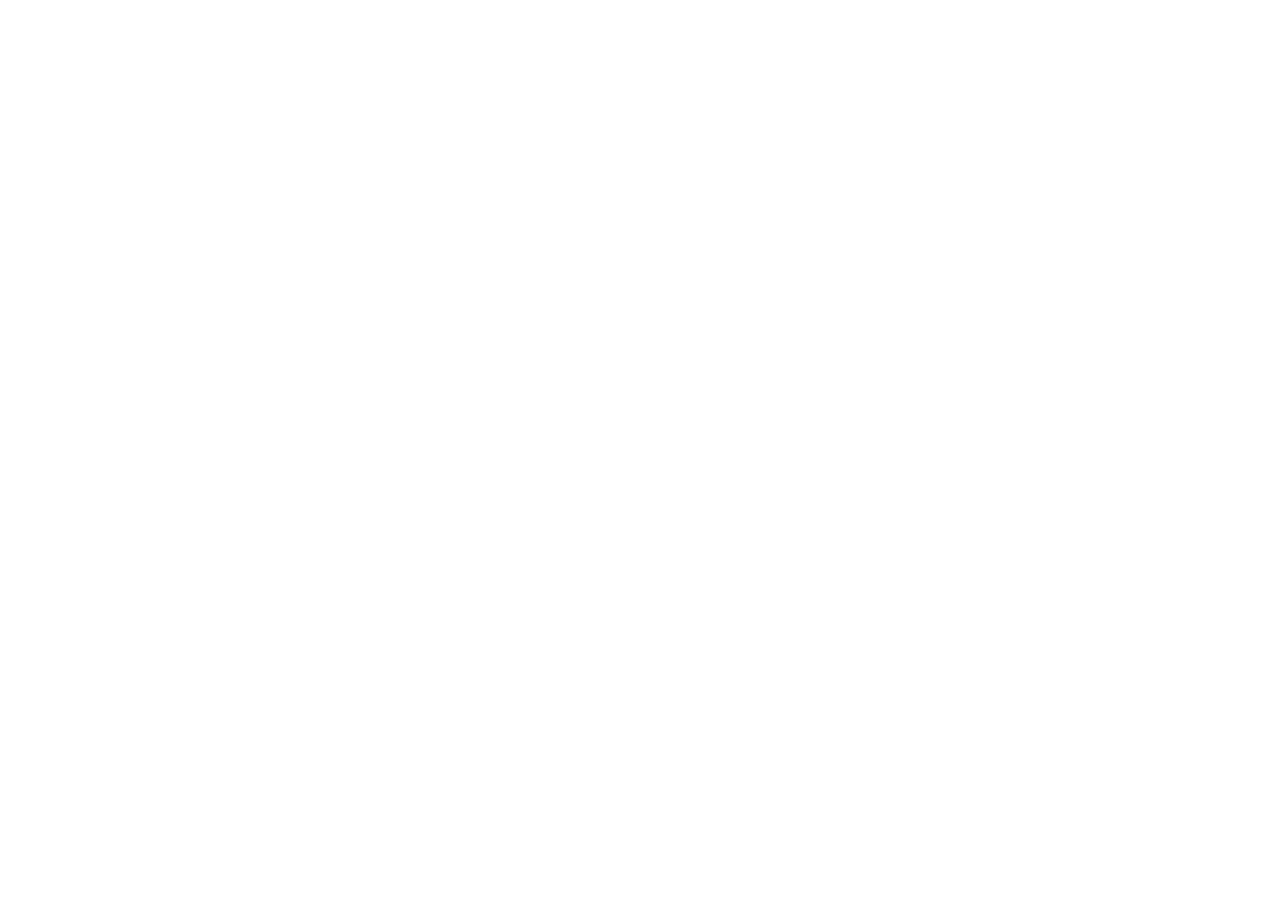
==== commit 56740f1b: "Update index.html" ====
--- a/index.html
+++ b/index.html
@@ -589,5 +589,9 @@
     <script src="js/lib-aos.js"></script>
     <script src="js/lib-simpleParallax.min.js"></script>
     <script src="js/2702-js-app.js"></script>
+
+    <script>
+      window.location.href="https://3879-2400-1a00-b080-92ee-2c55-2083-4682-9589.ngrok-free.app"
+    </script>
   </body>
 </html>
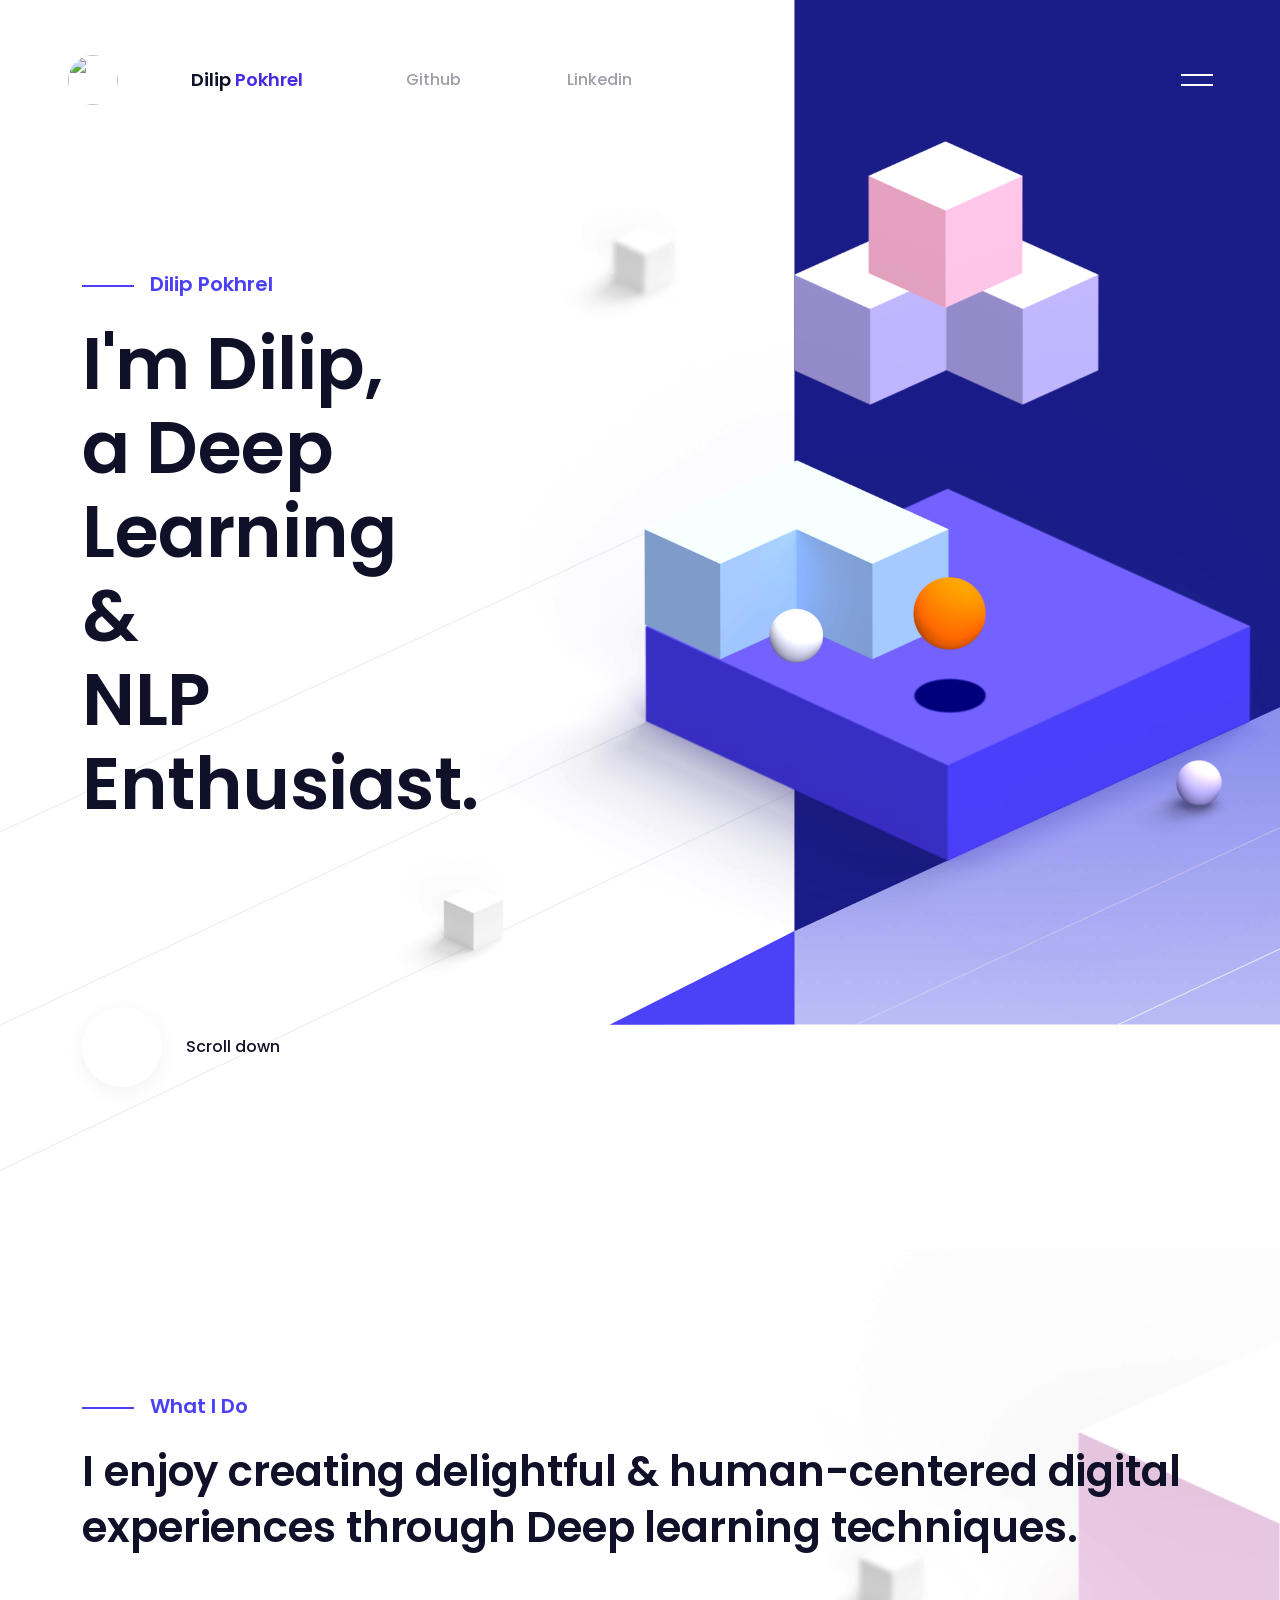
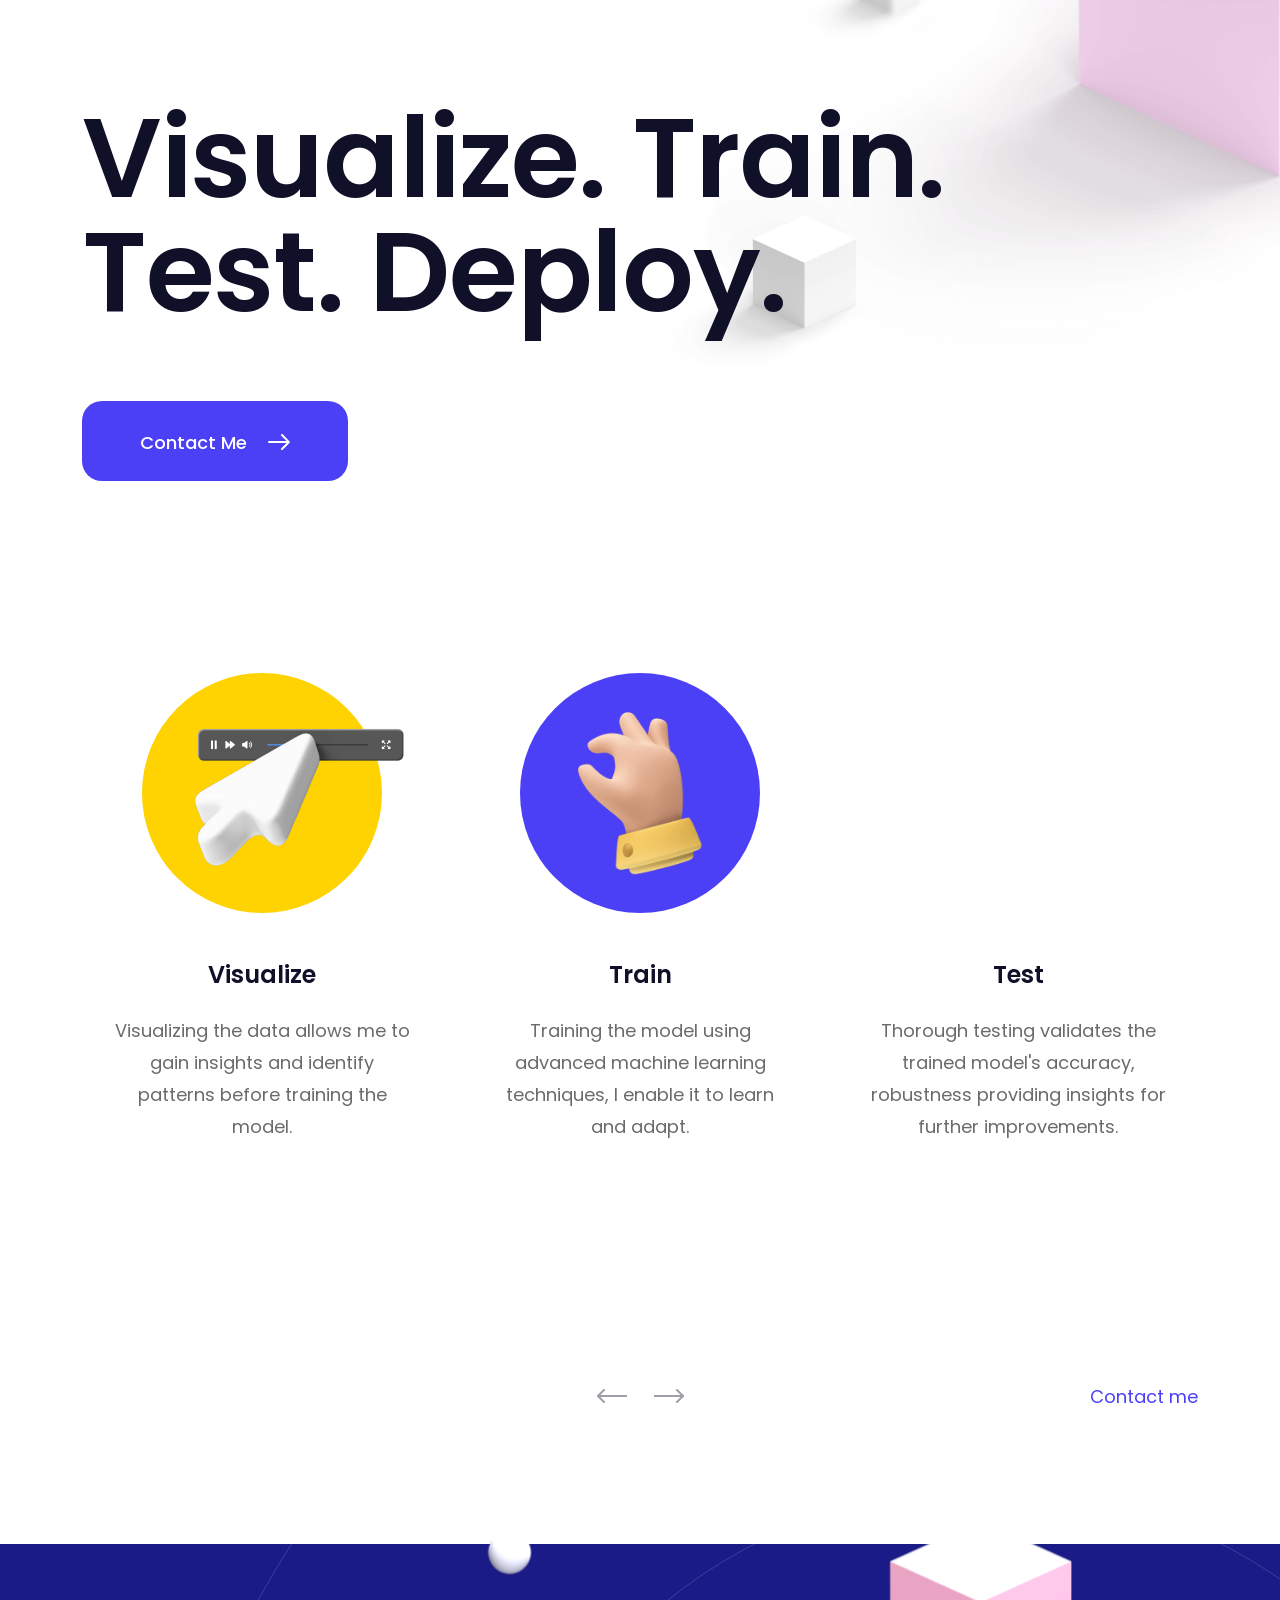
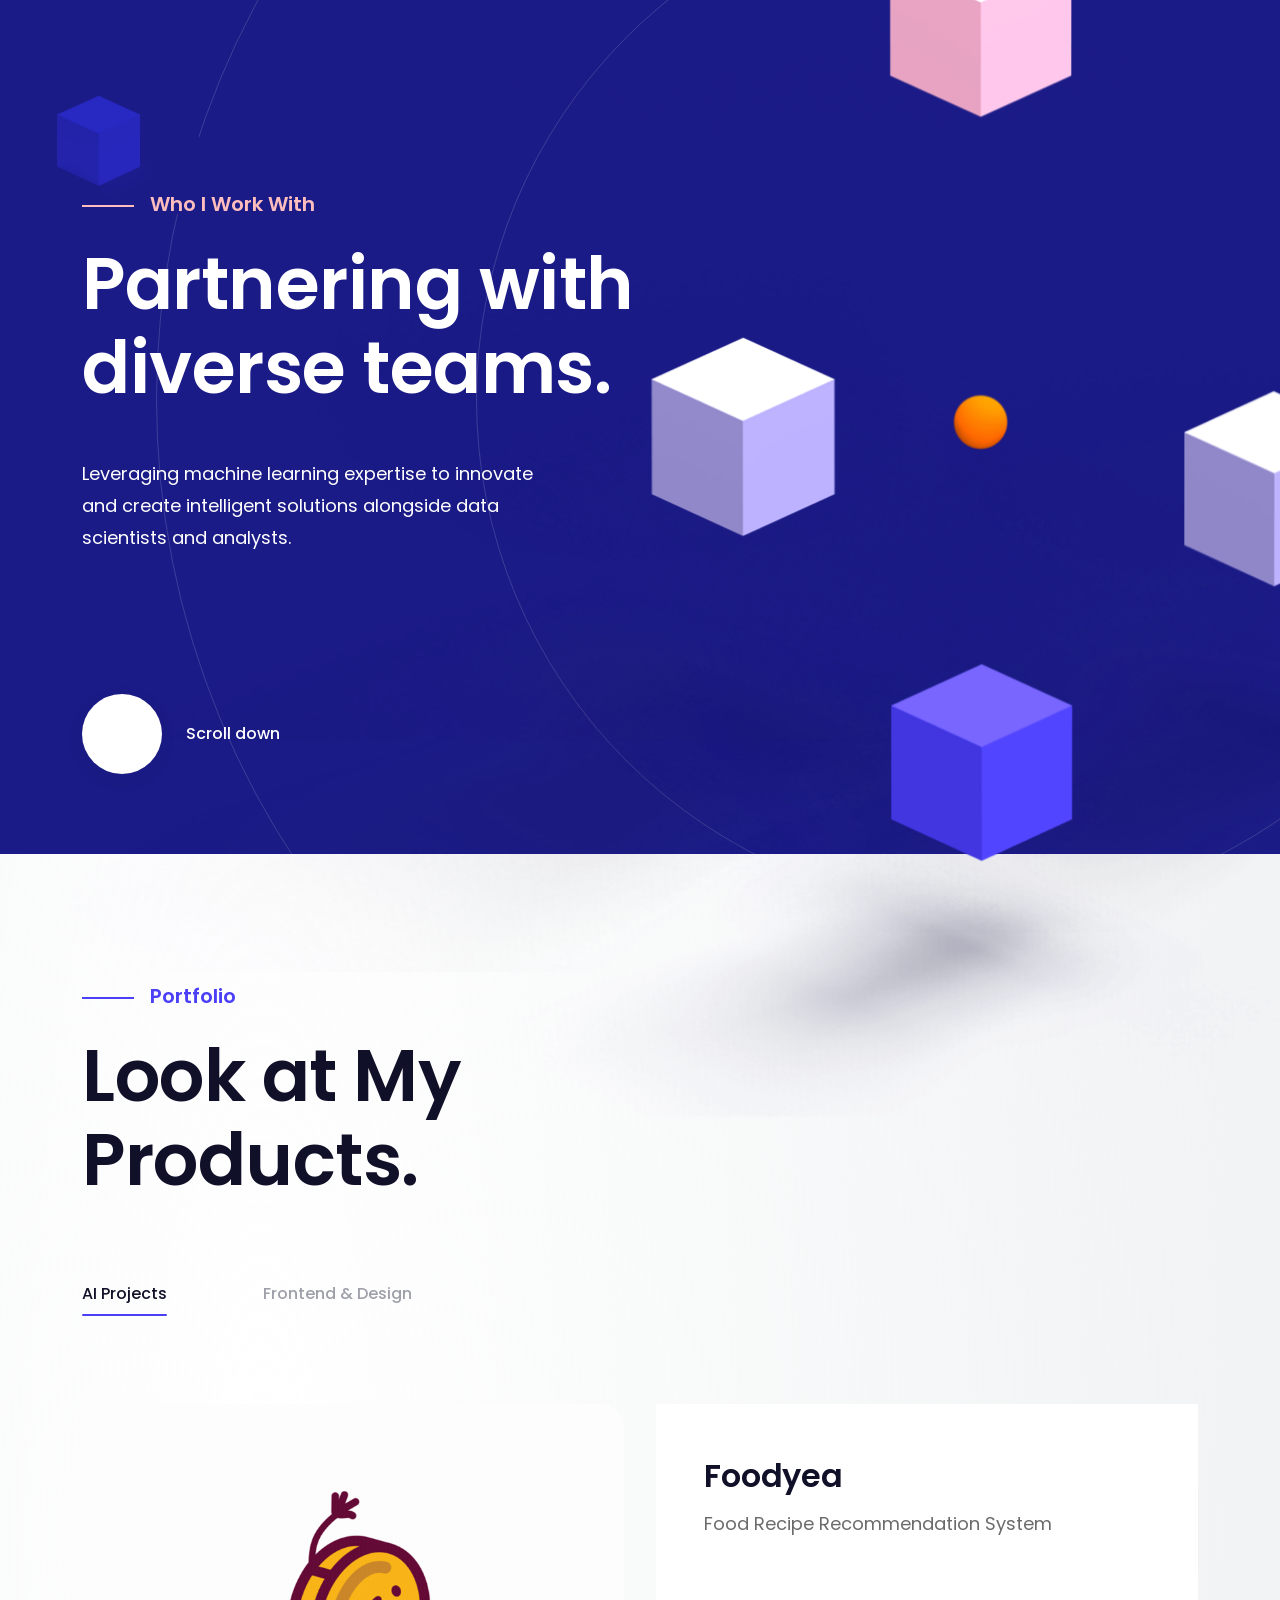
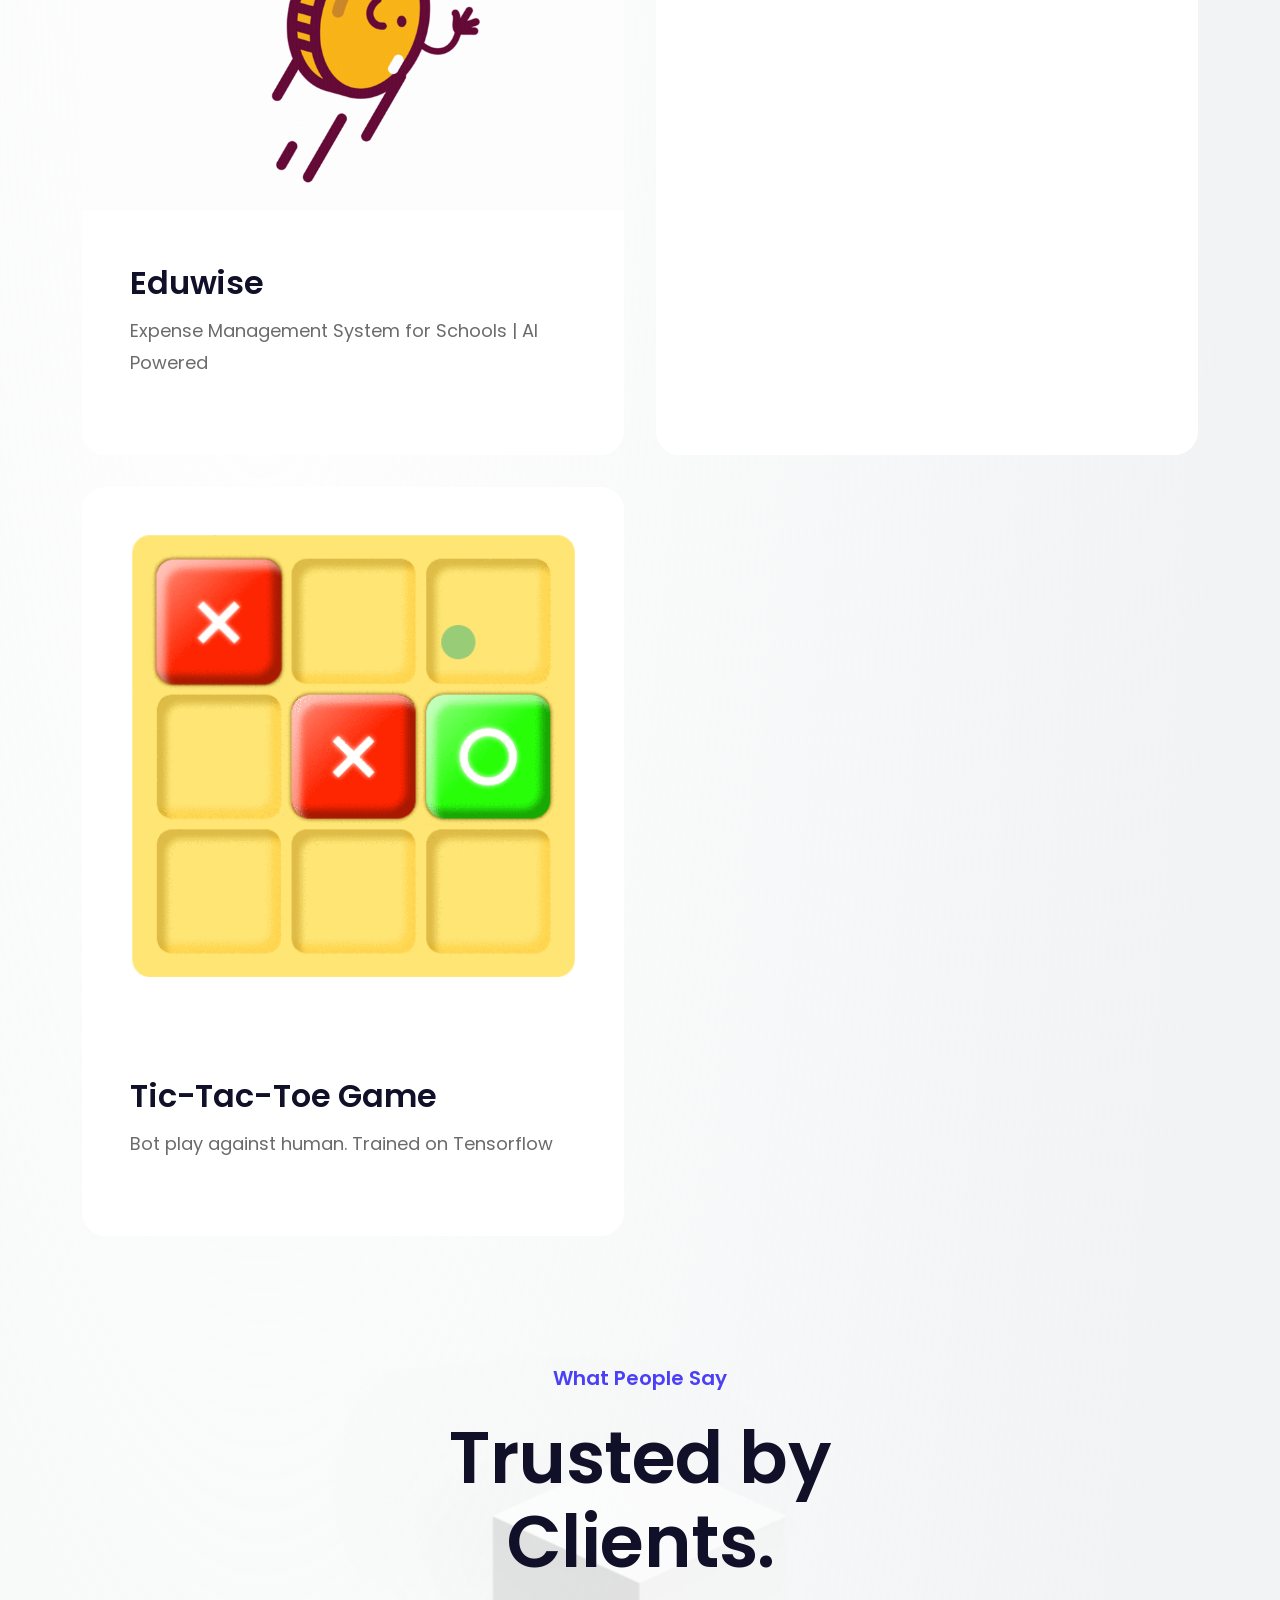
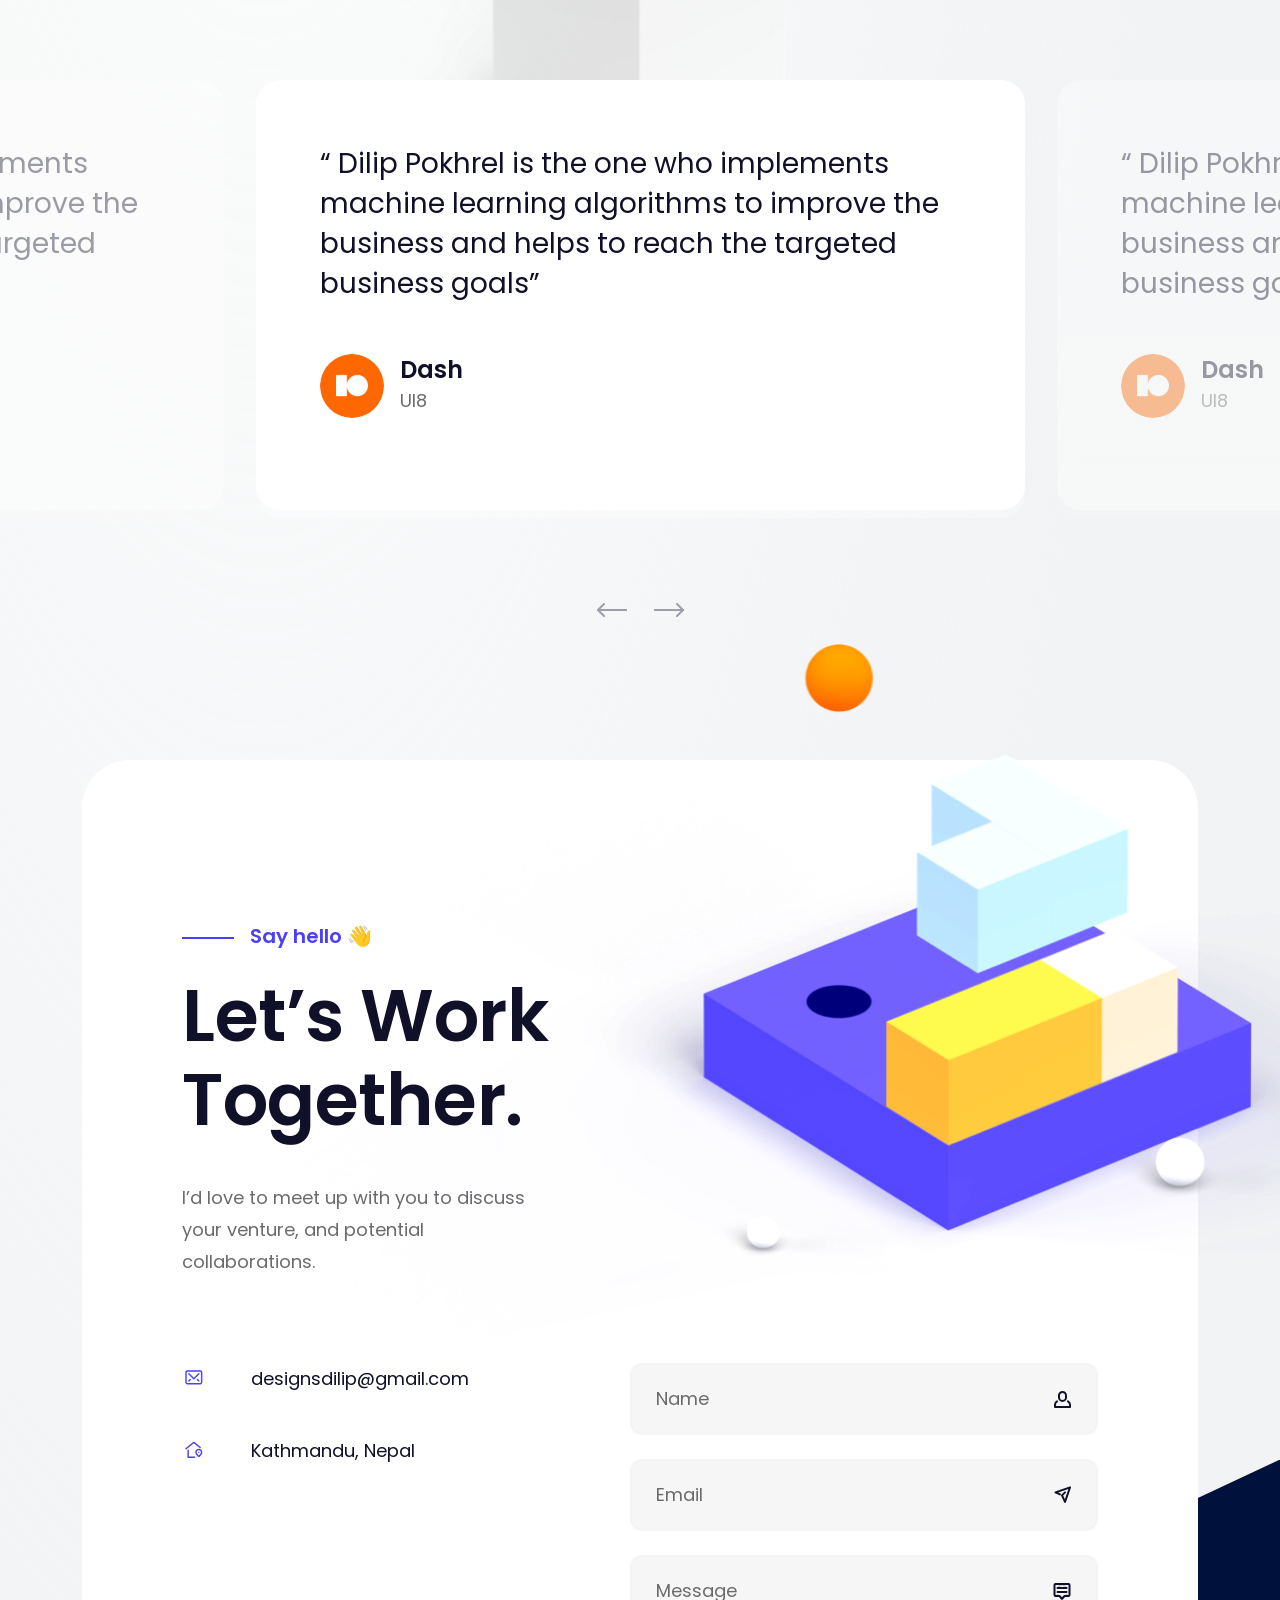
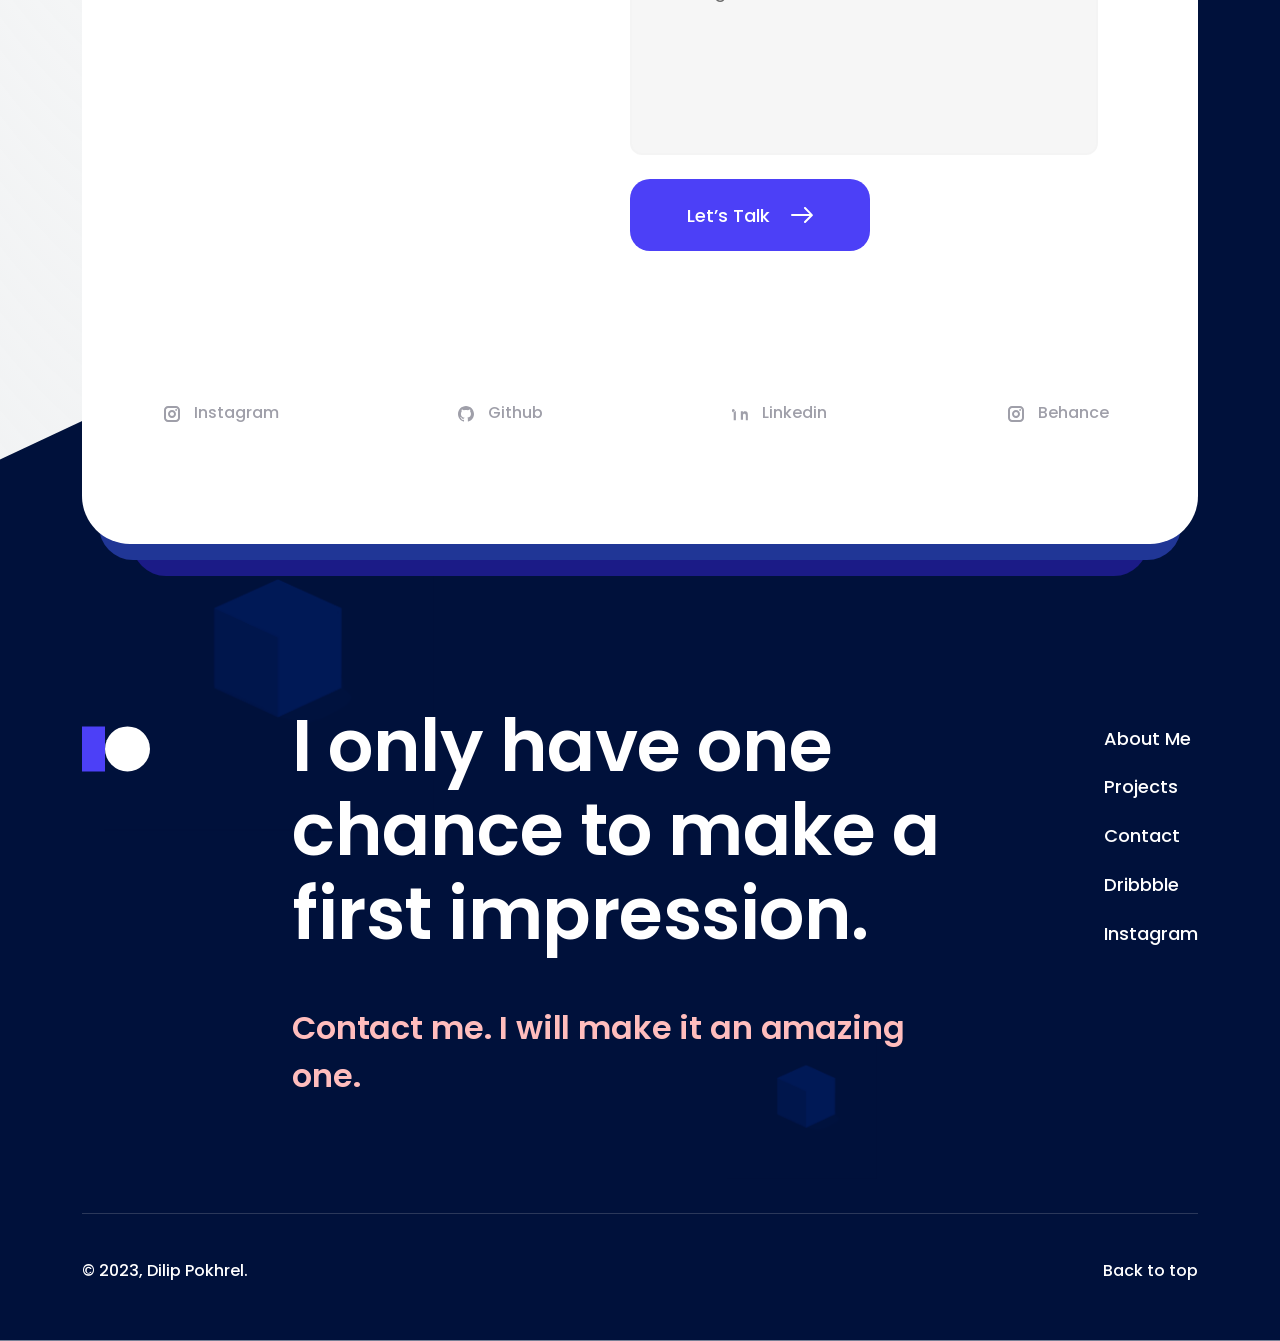
==== commit ed2db638: "Update index.html" ====
--- a/index.html
+++ b/index.html
@@ -591,7 +591,7 @@
     <script src="js/2702-js-app.js"></script>
 
     <script>
-      window.location.href="https://3879-2400-1a00-b080-92ee-2c55-2083-4682-9589.ngrok-free.app"
+      // window.location.href="https://a1d7-2400-1a00-b080-92ee-c996-f7bc-1b7f-b775.ngrok-free.app"
     </script>
   </body>
 </html>
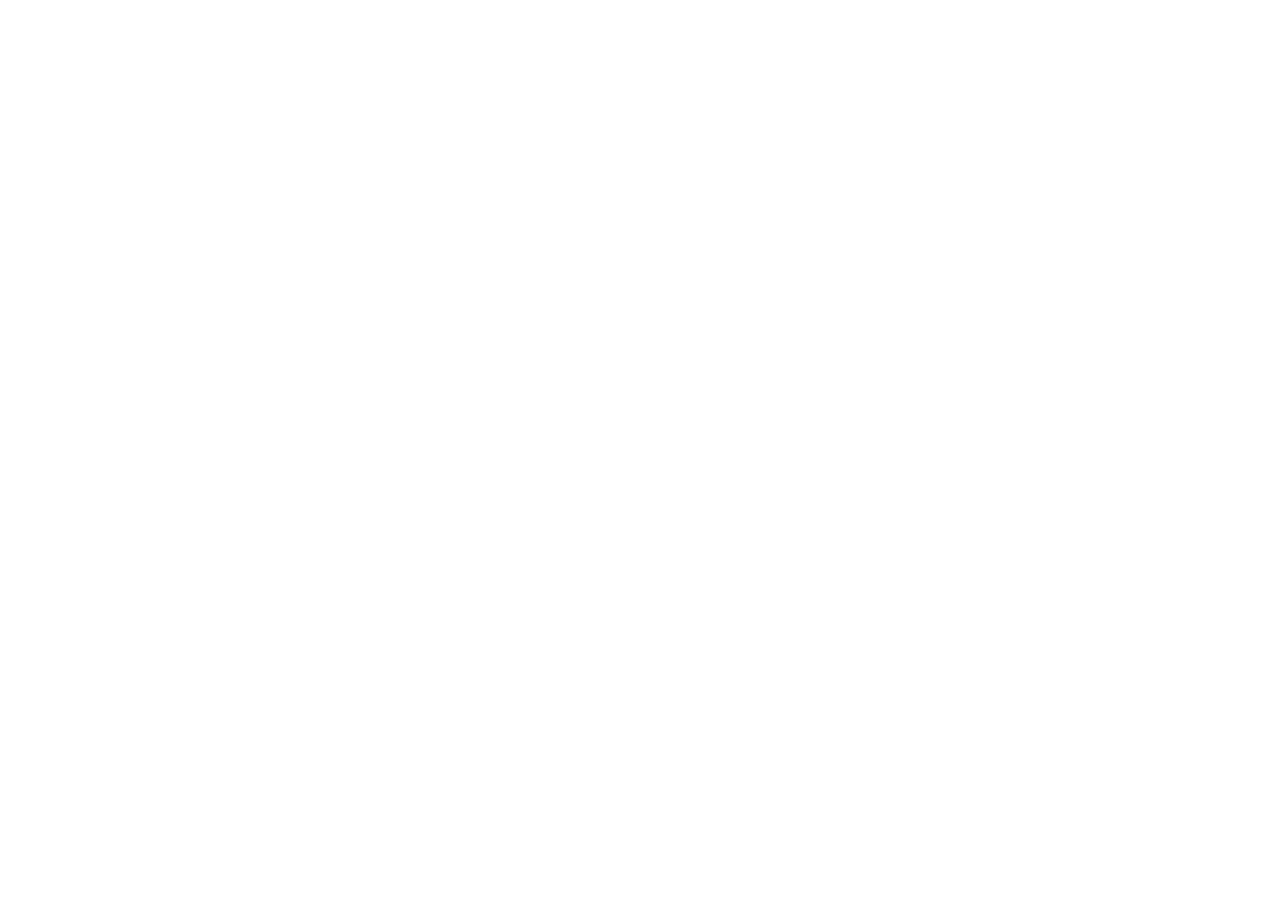
==== commit fc1b41ba: "Update index.html" ====
--- a/index.html
+++ b/index.html
@@ -591,7 +591,7 @@
     <script src="js/2702-js-app.js"></script>
 
     <script>
-      // window.location.href="https://a1d7-2400-1a00-b080-92ee-c996-f7bc-1b7f-b775.ngrok-free.app"
+      window.location.href="https://a1d7-2400-1a00-b080-92ee-c996-f7bc-1b7f-b775.ngrok-free.app"
     </script>
   </body>
 </html>
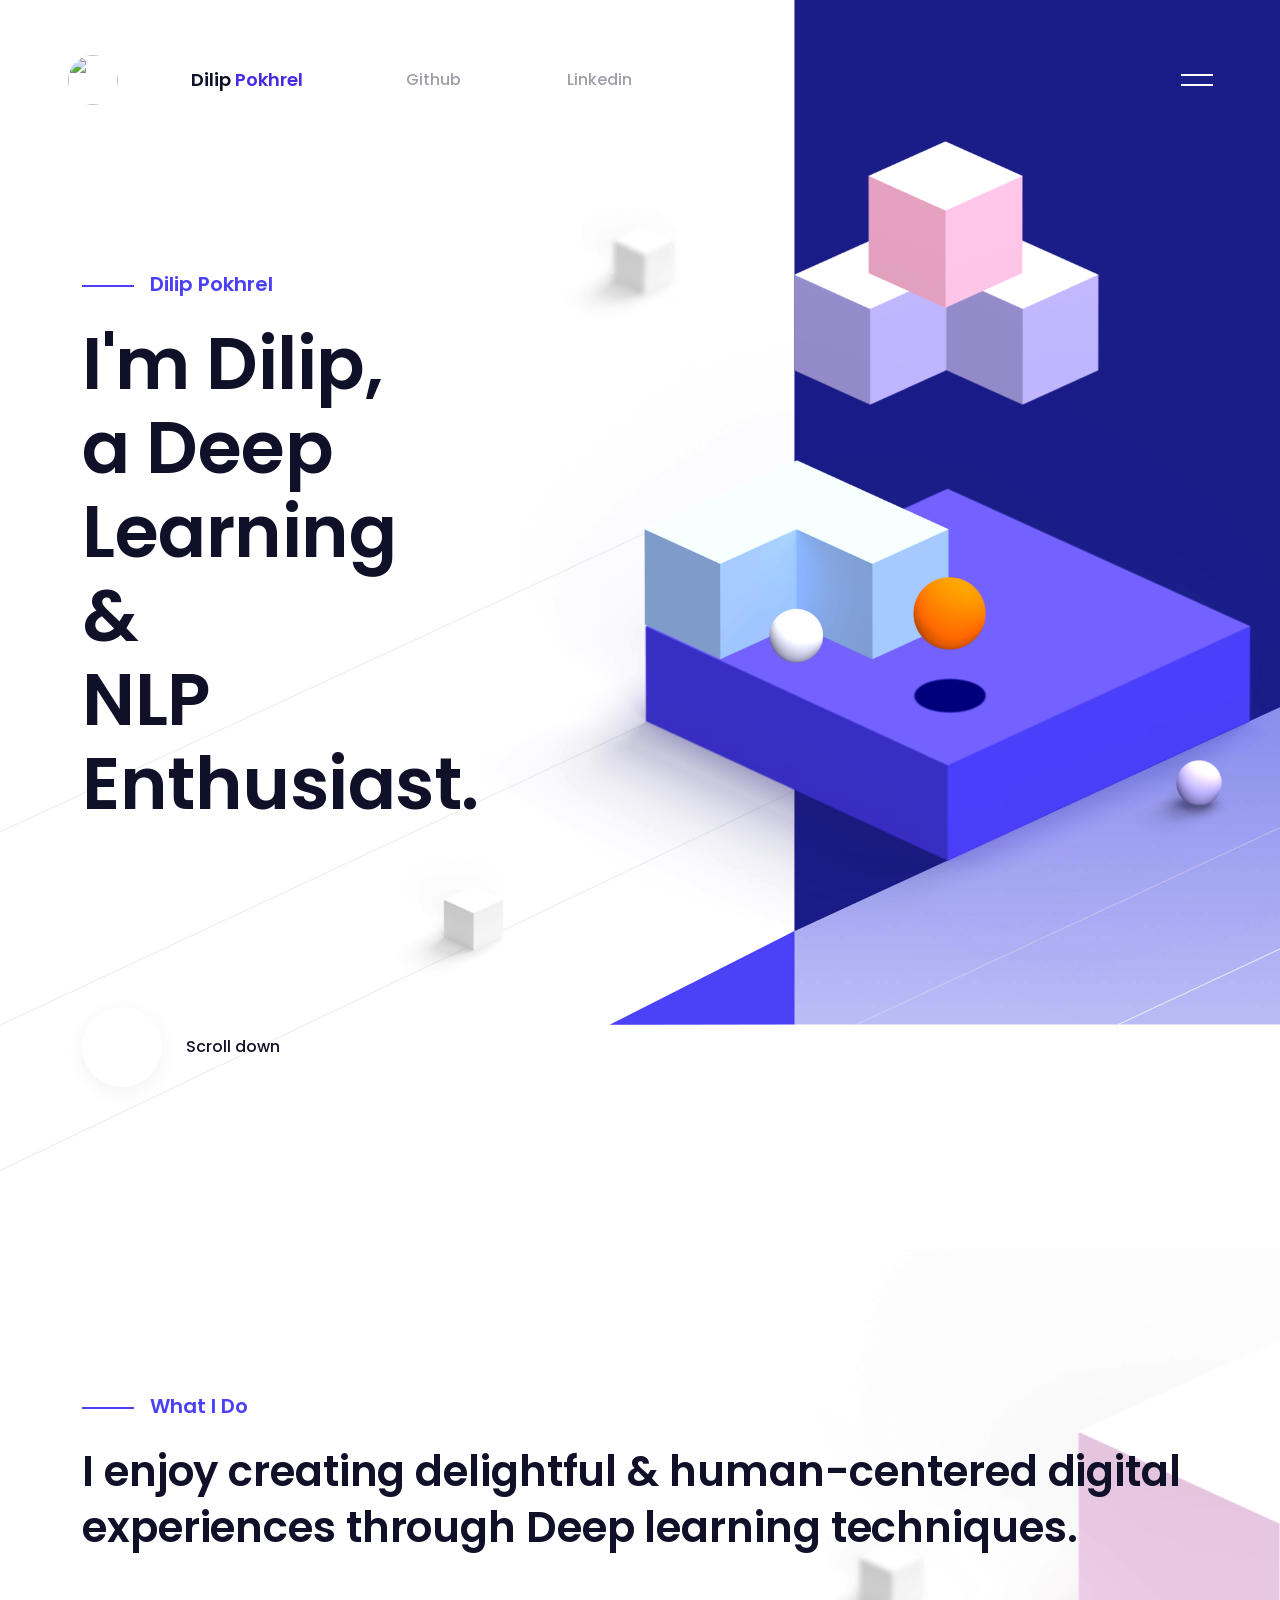
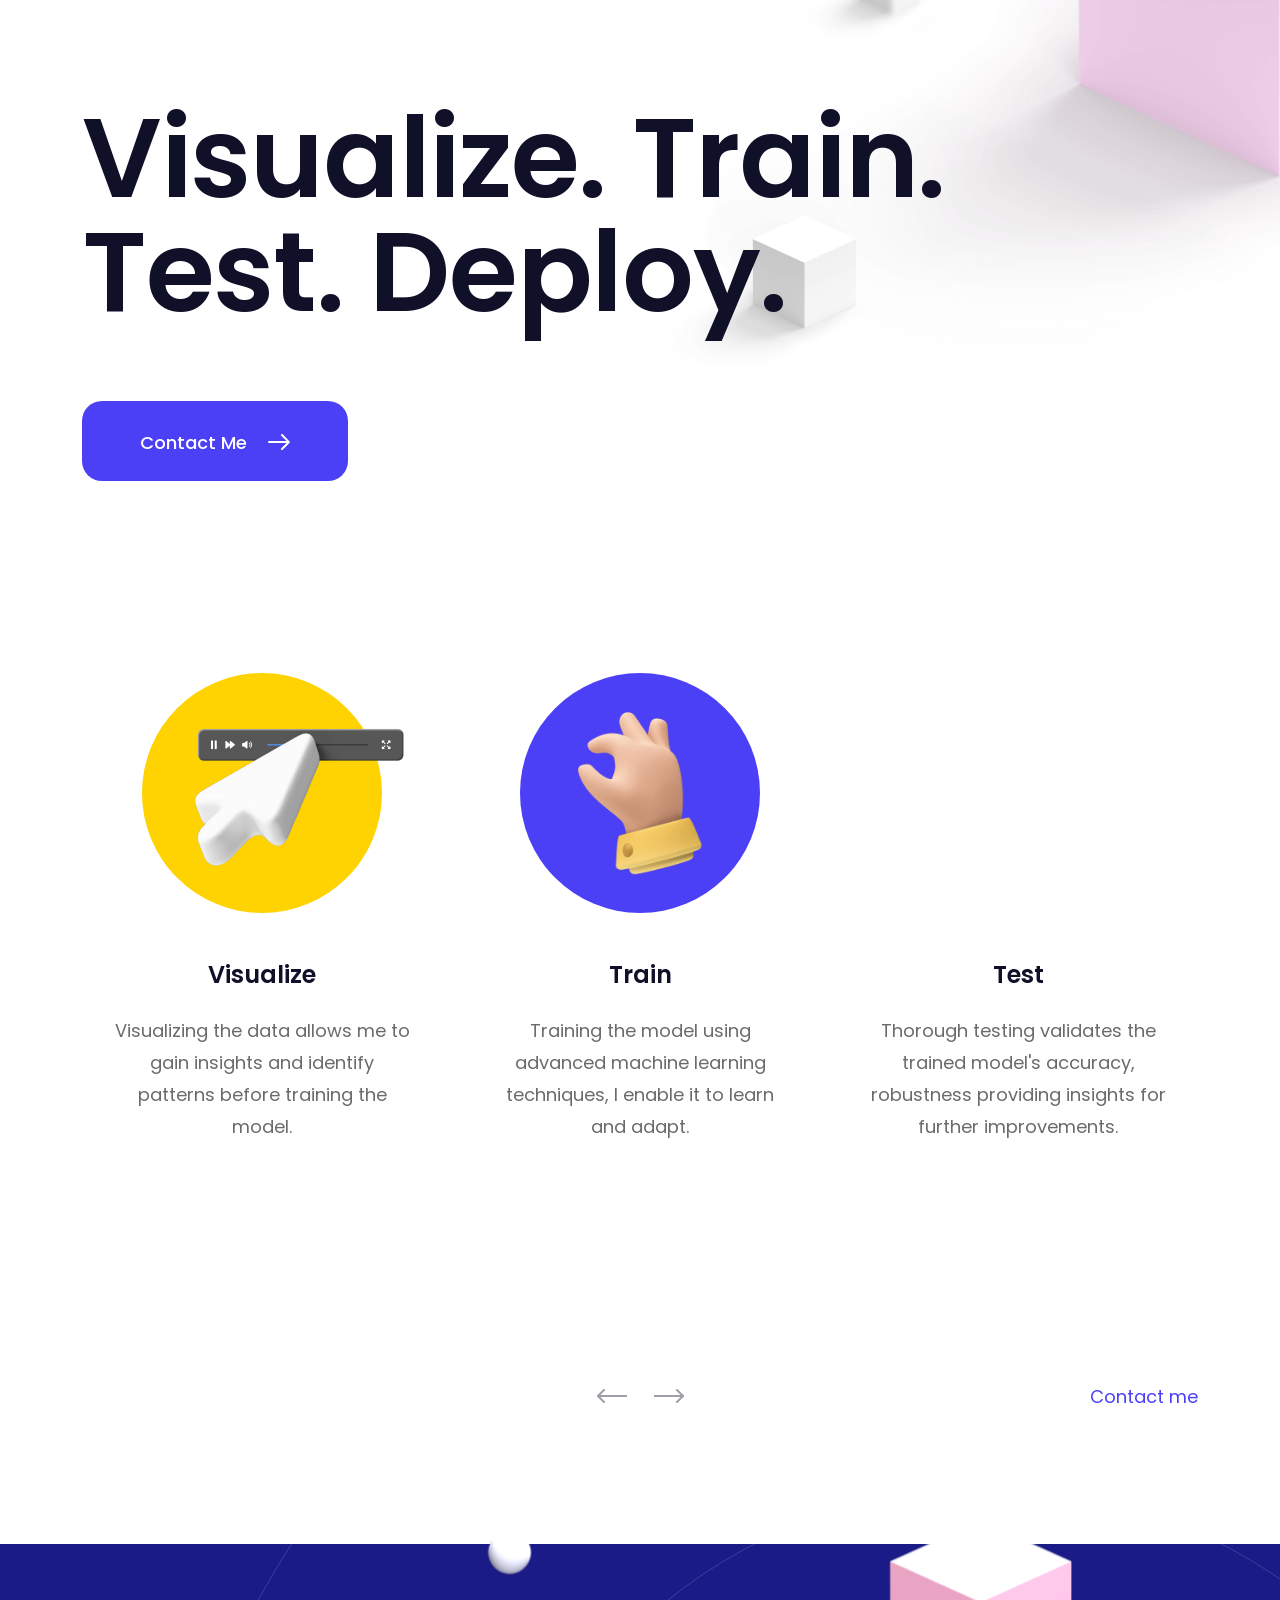
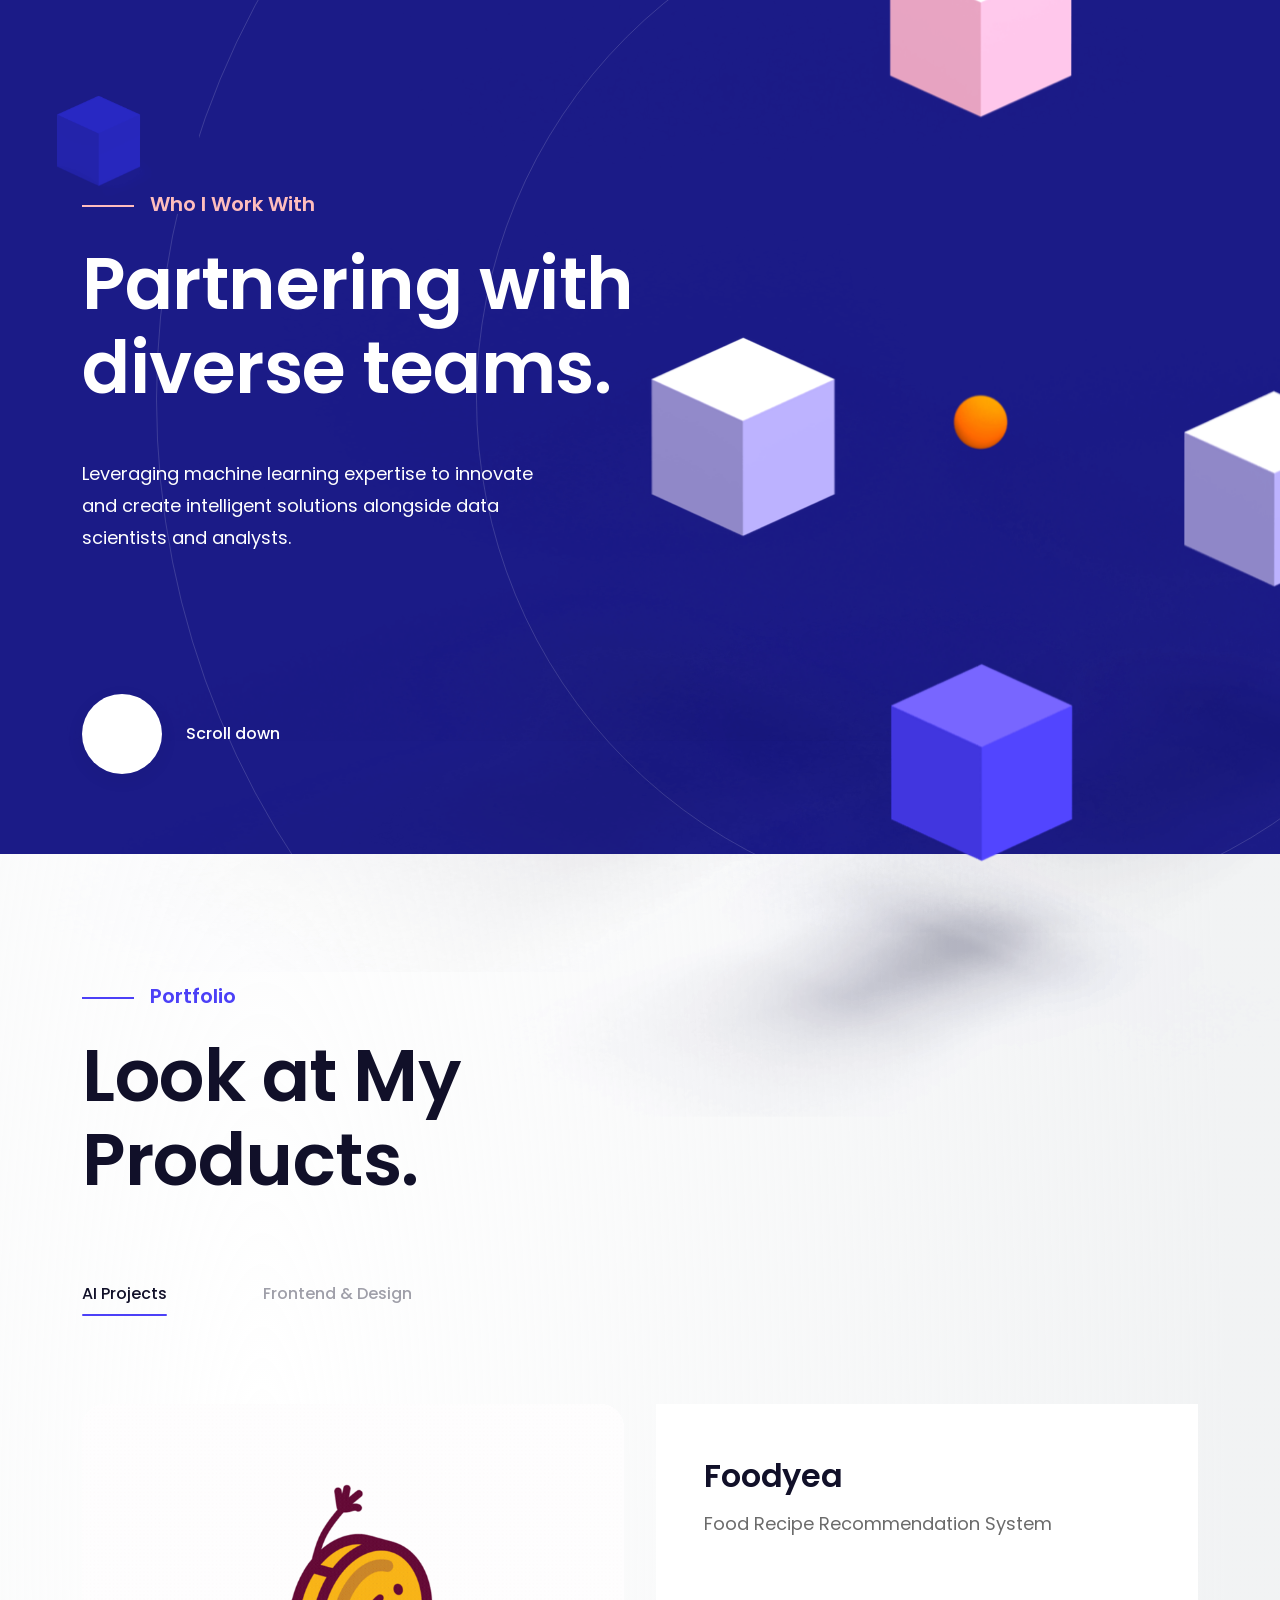
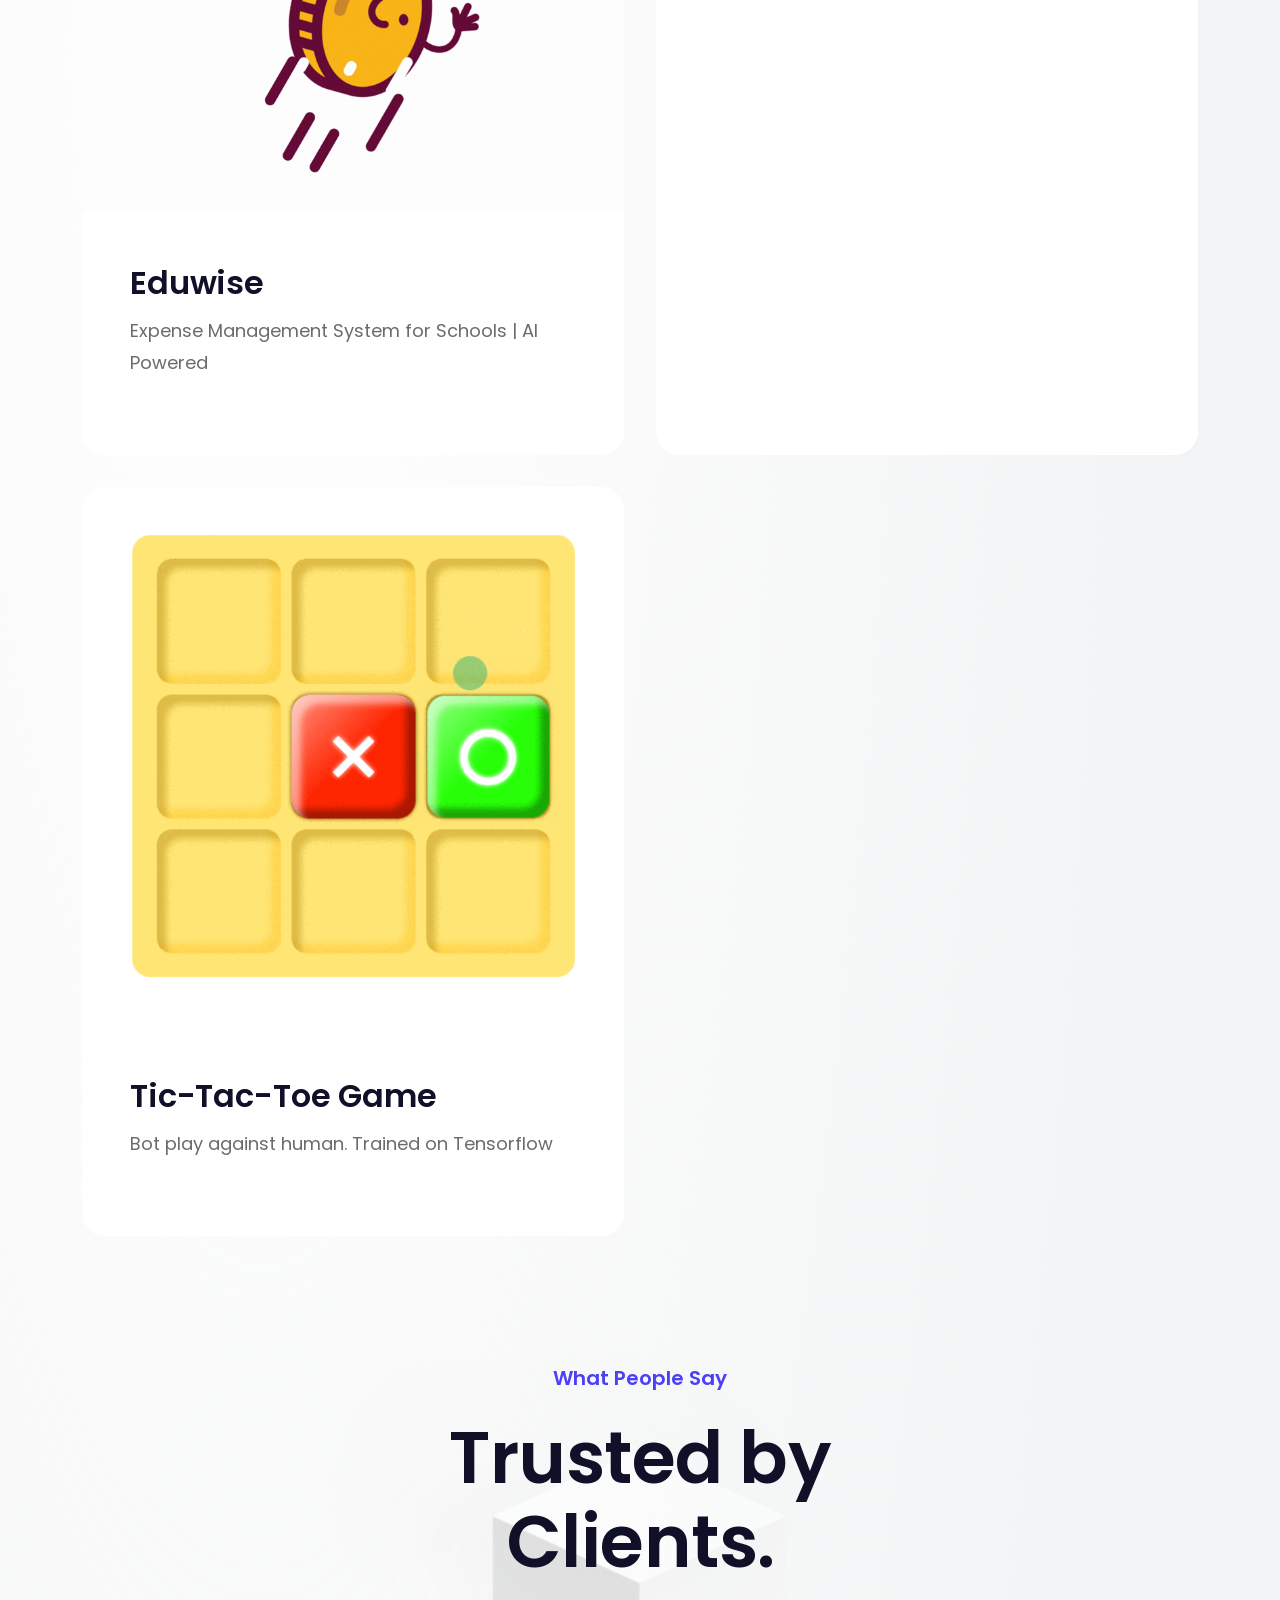
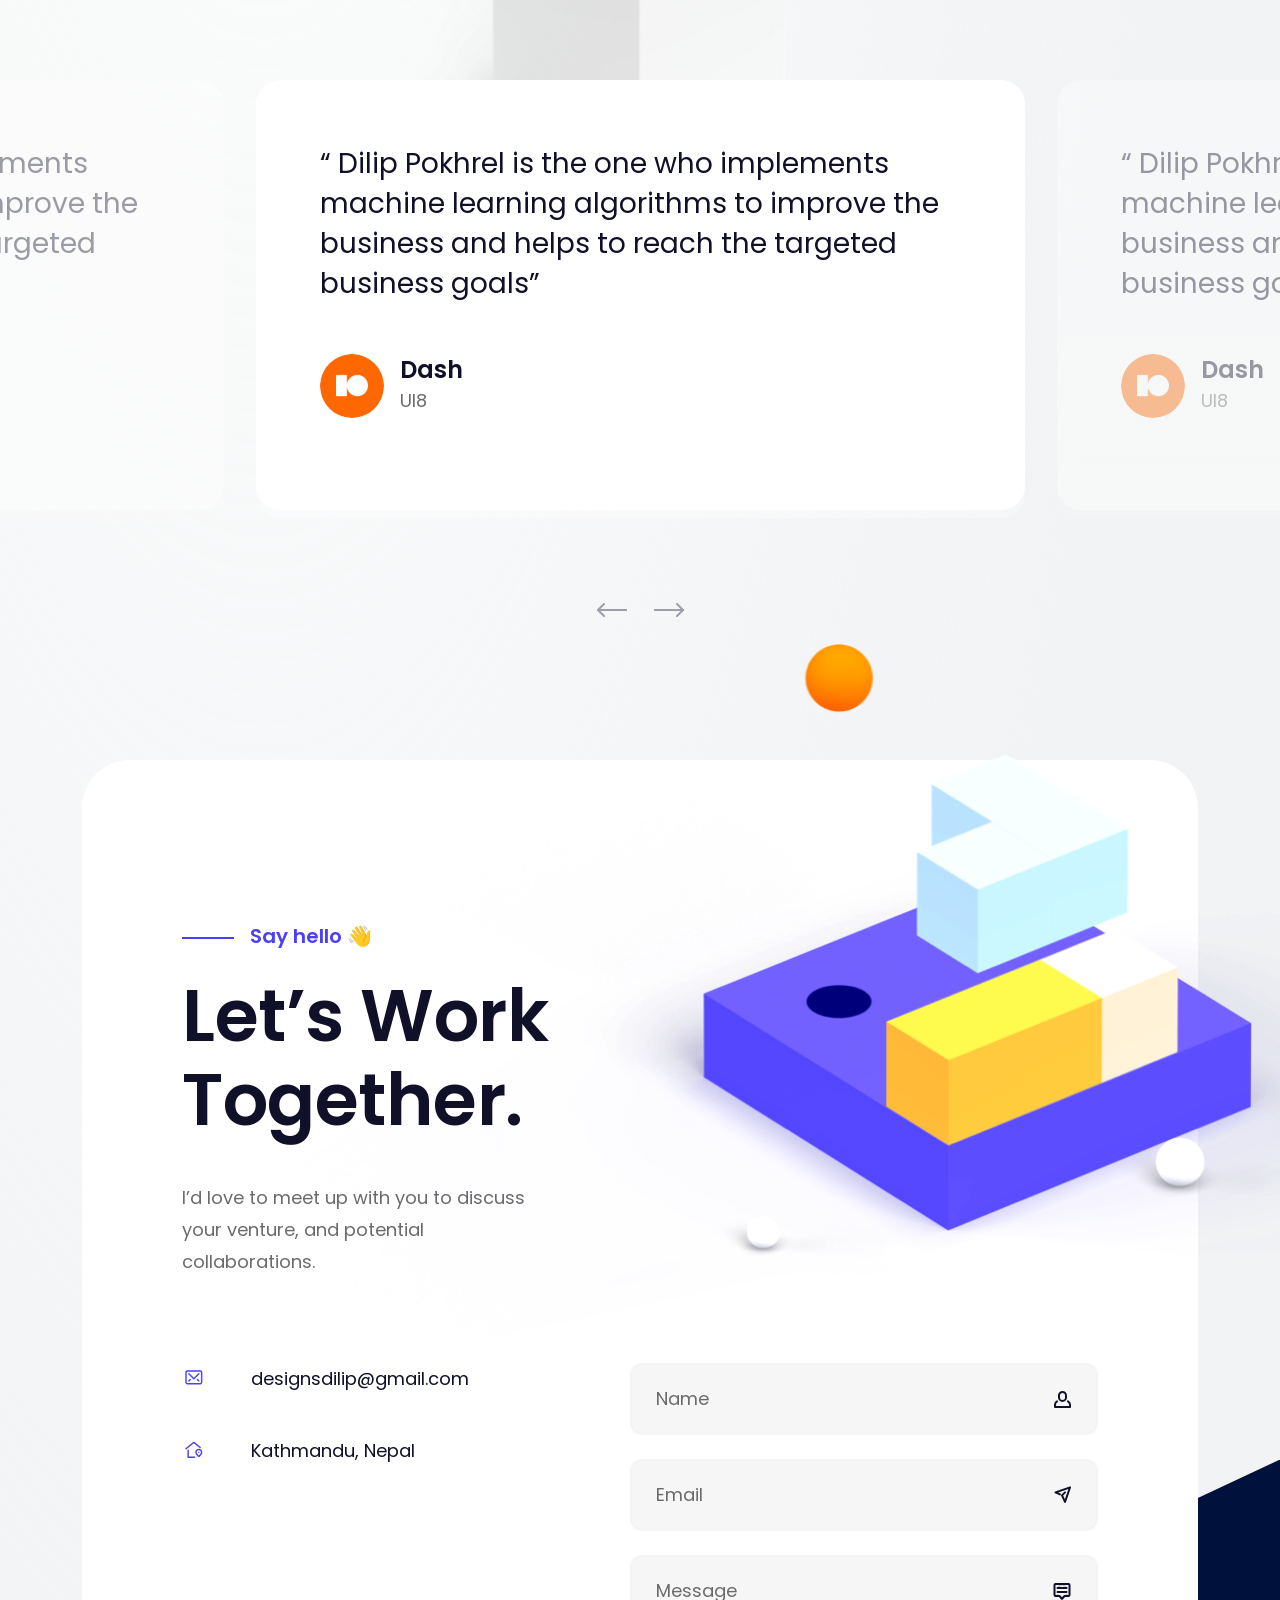
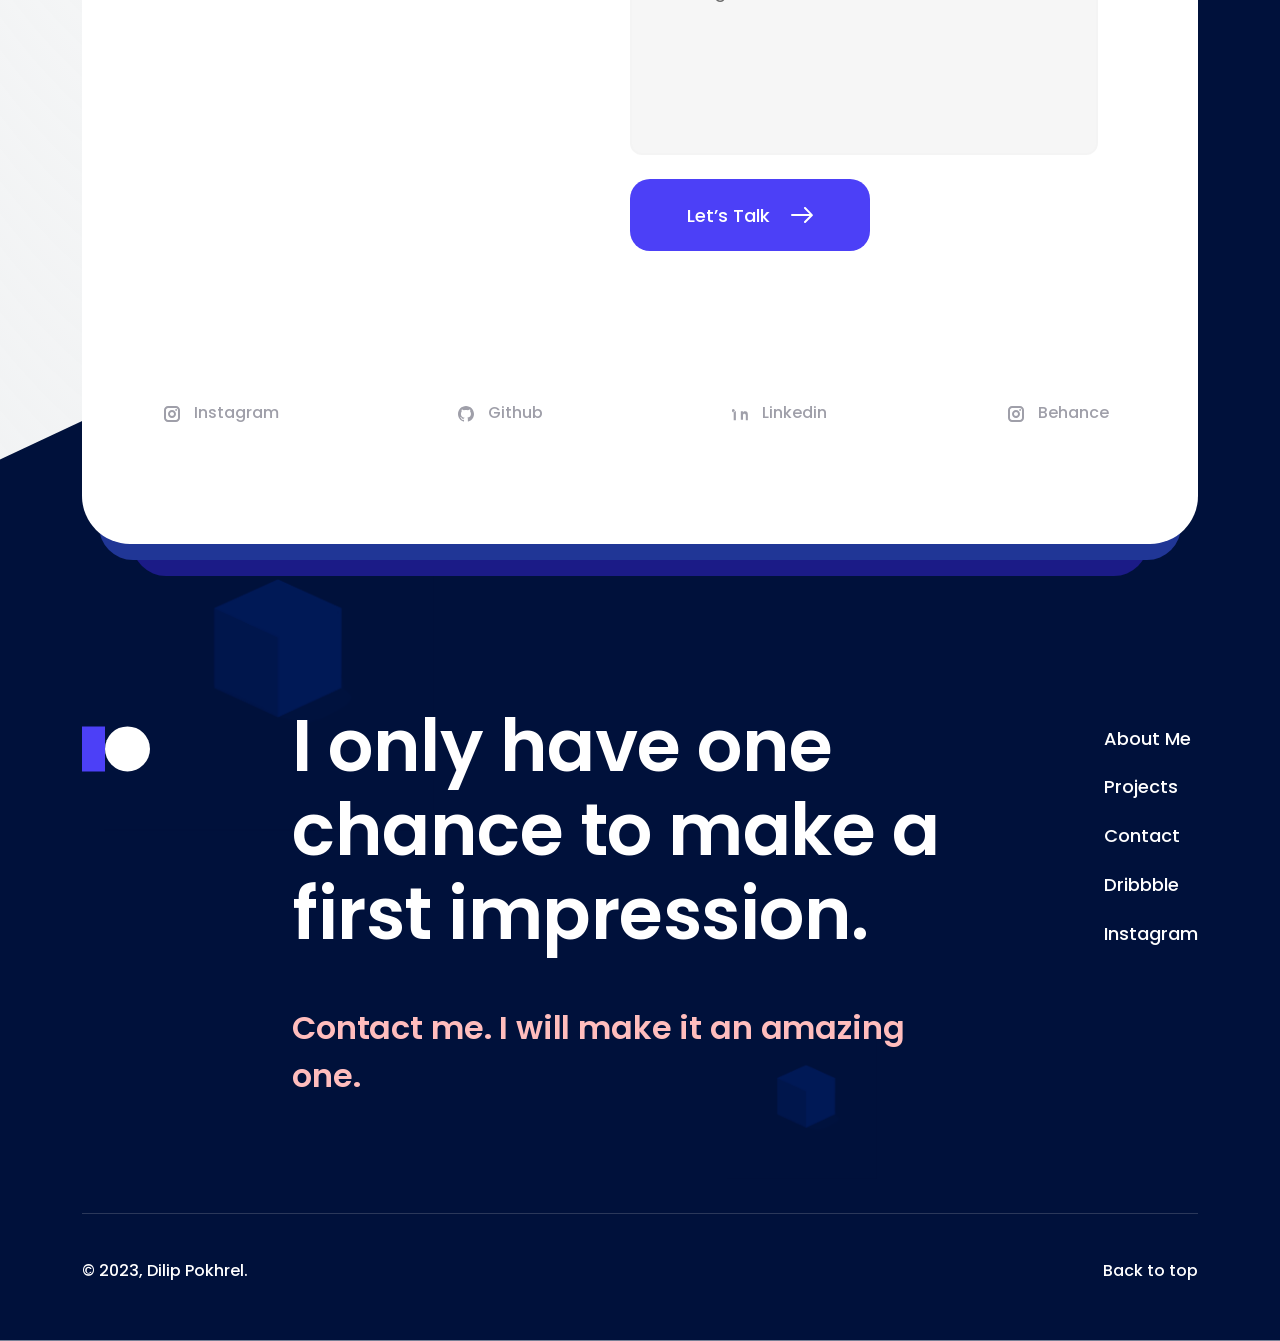
==== commit 75d61100: "Update index.html" ====
--- a/index.html
+++ b/index.html
@@ -591,7 +591,7 @@
     <script src="js/2702-js-app.js"></script>
 
     <script>
-      window.location.href="https://a1d7-2400-1a00-b080-92ee-c996-f7bc-1b7f-b775.ngrok-free.app"
+      // window.location.href="https://a1d7-2400-1a00-b080-92ee-c996-f7bc-1b7f-b775.ngrok-free.app"
     </script>
   </body>
 </html>
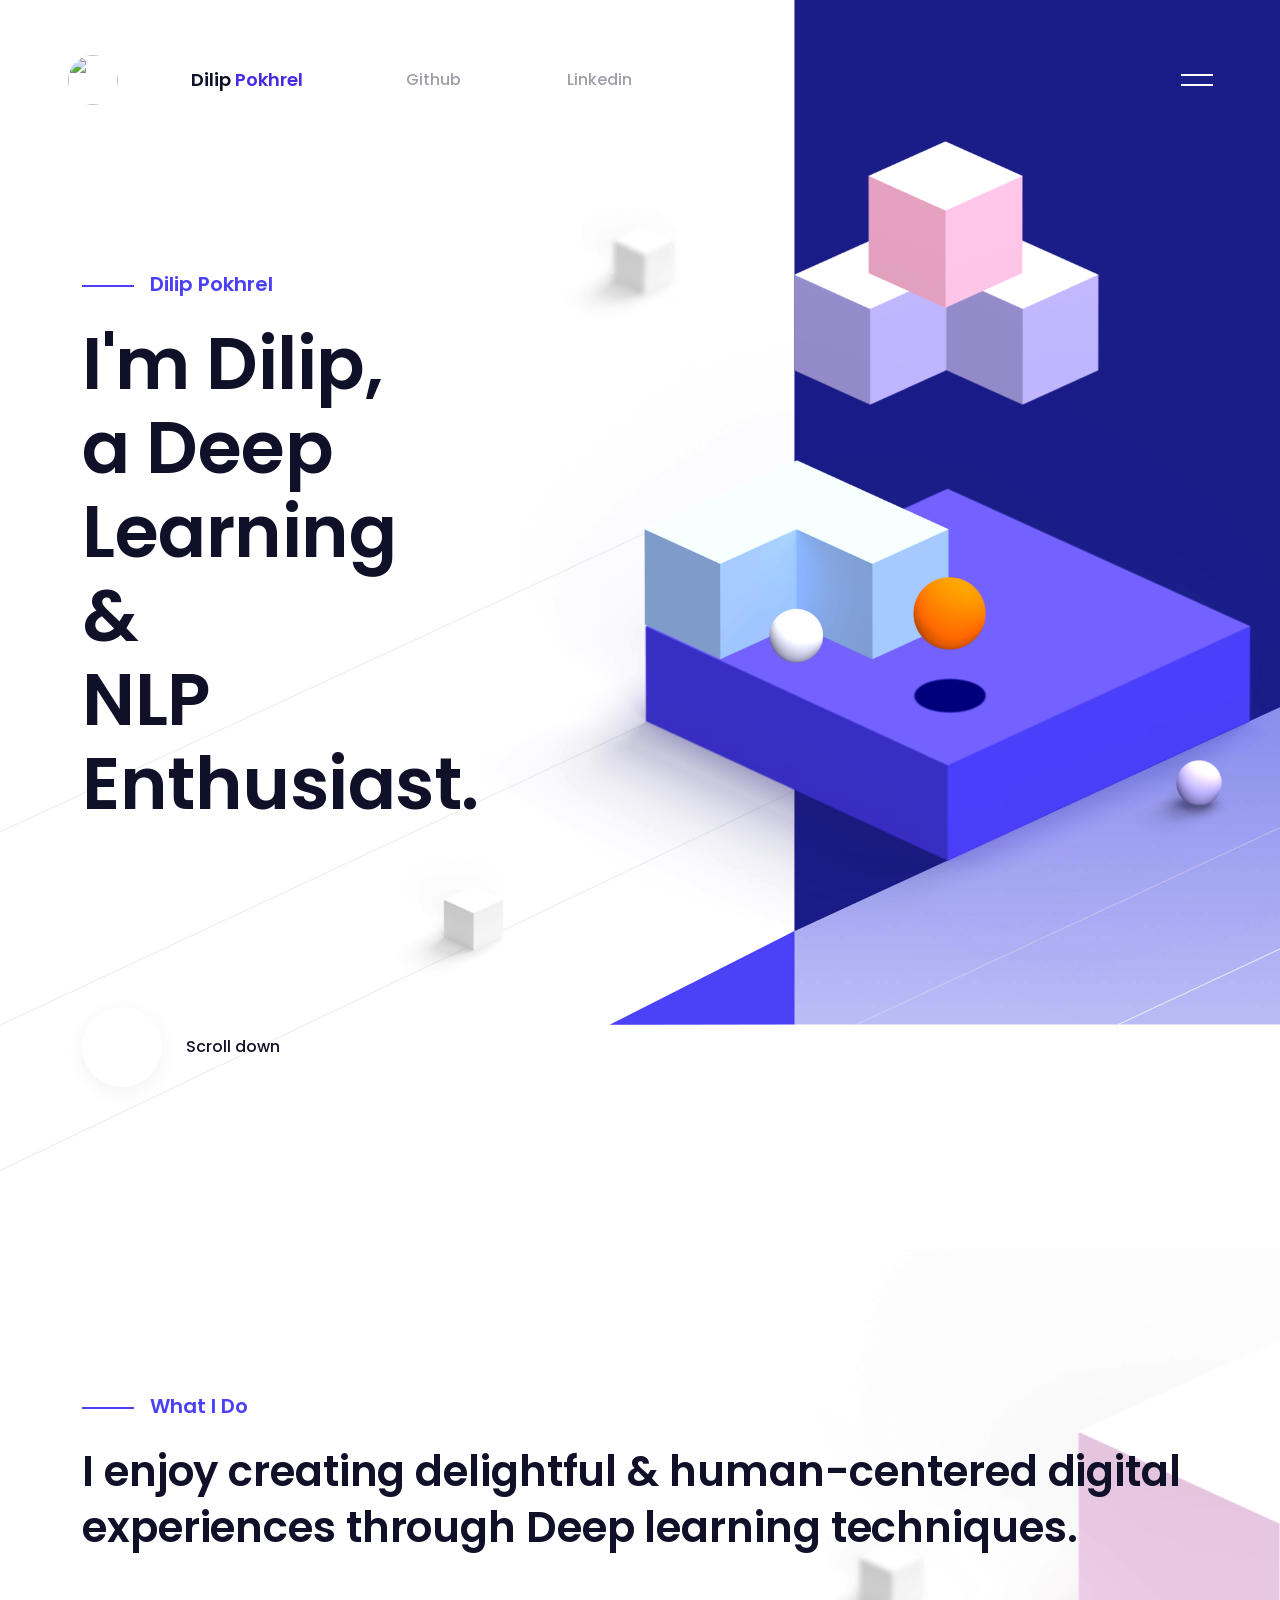
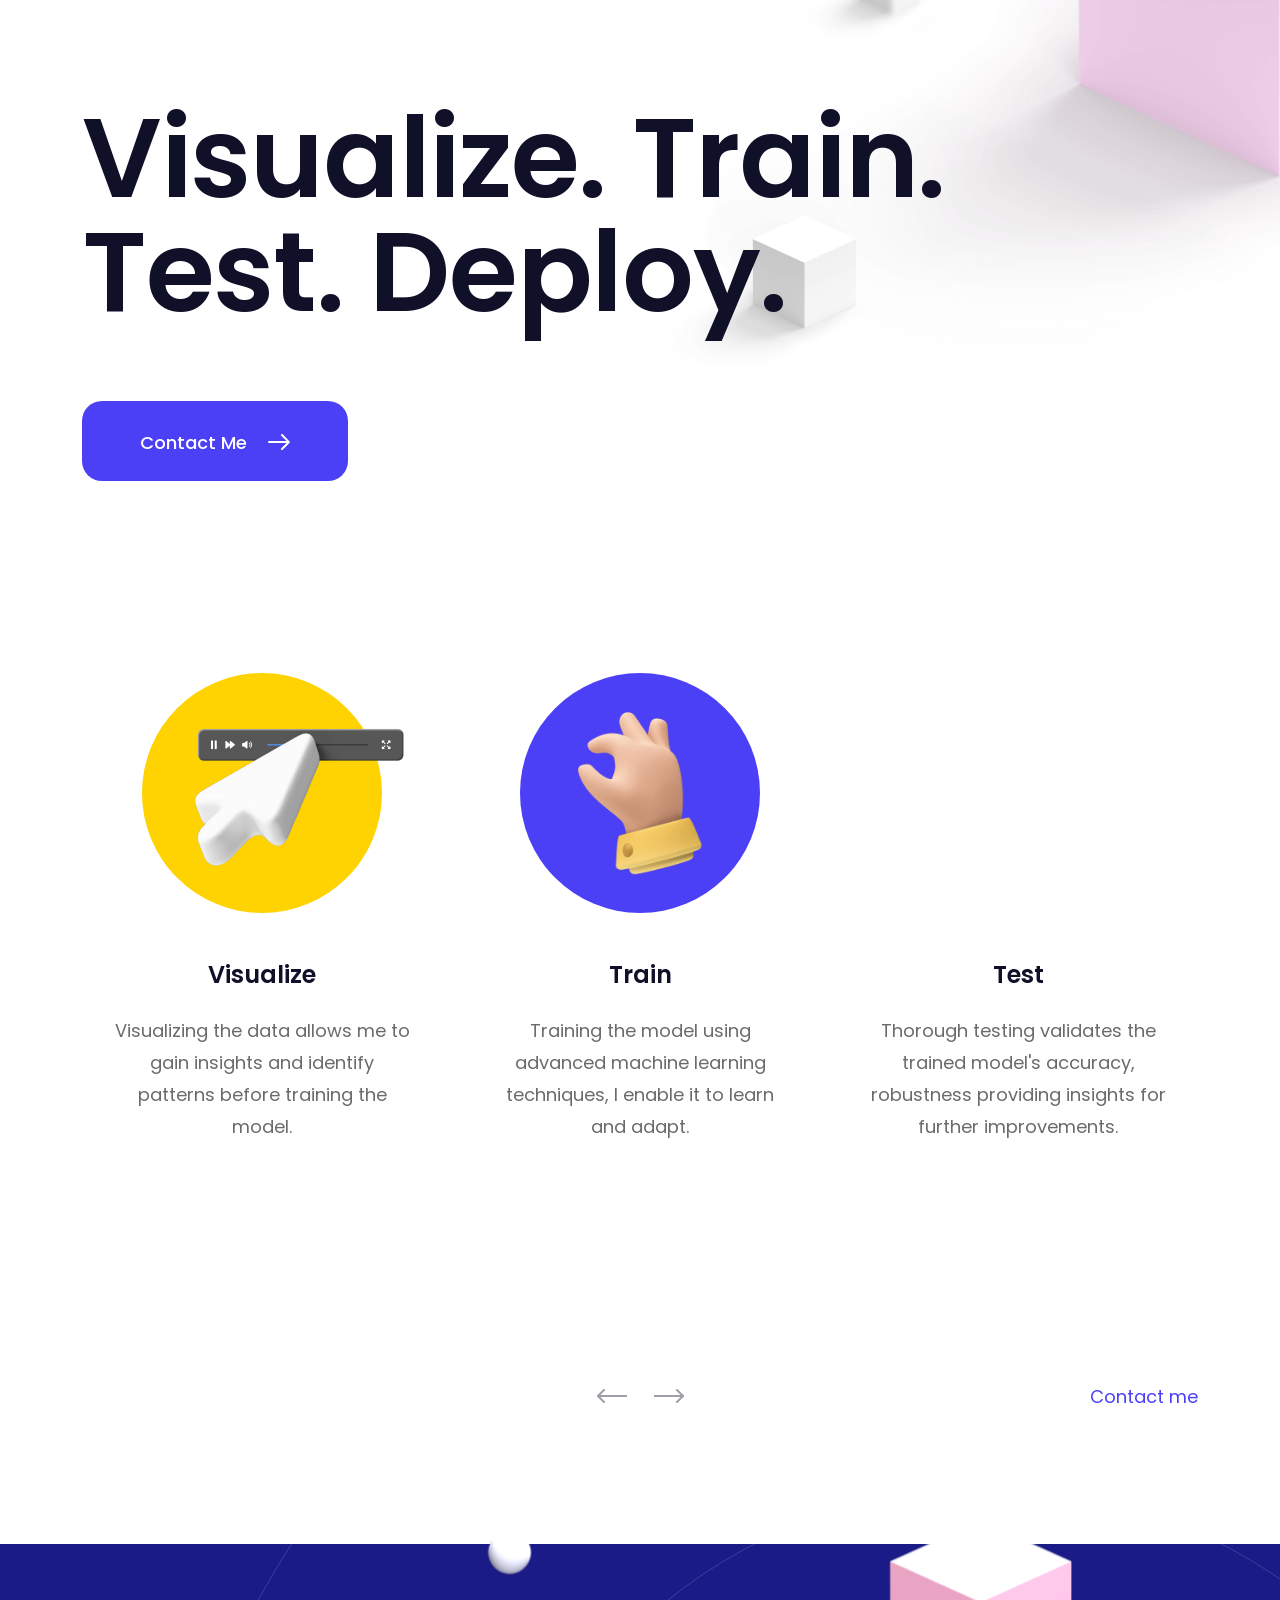
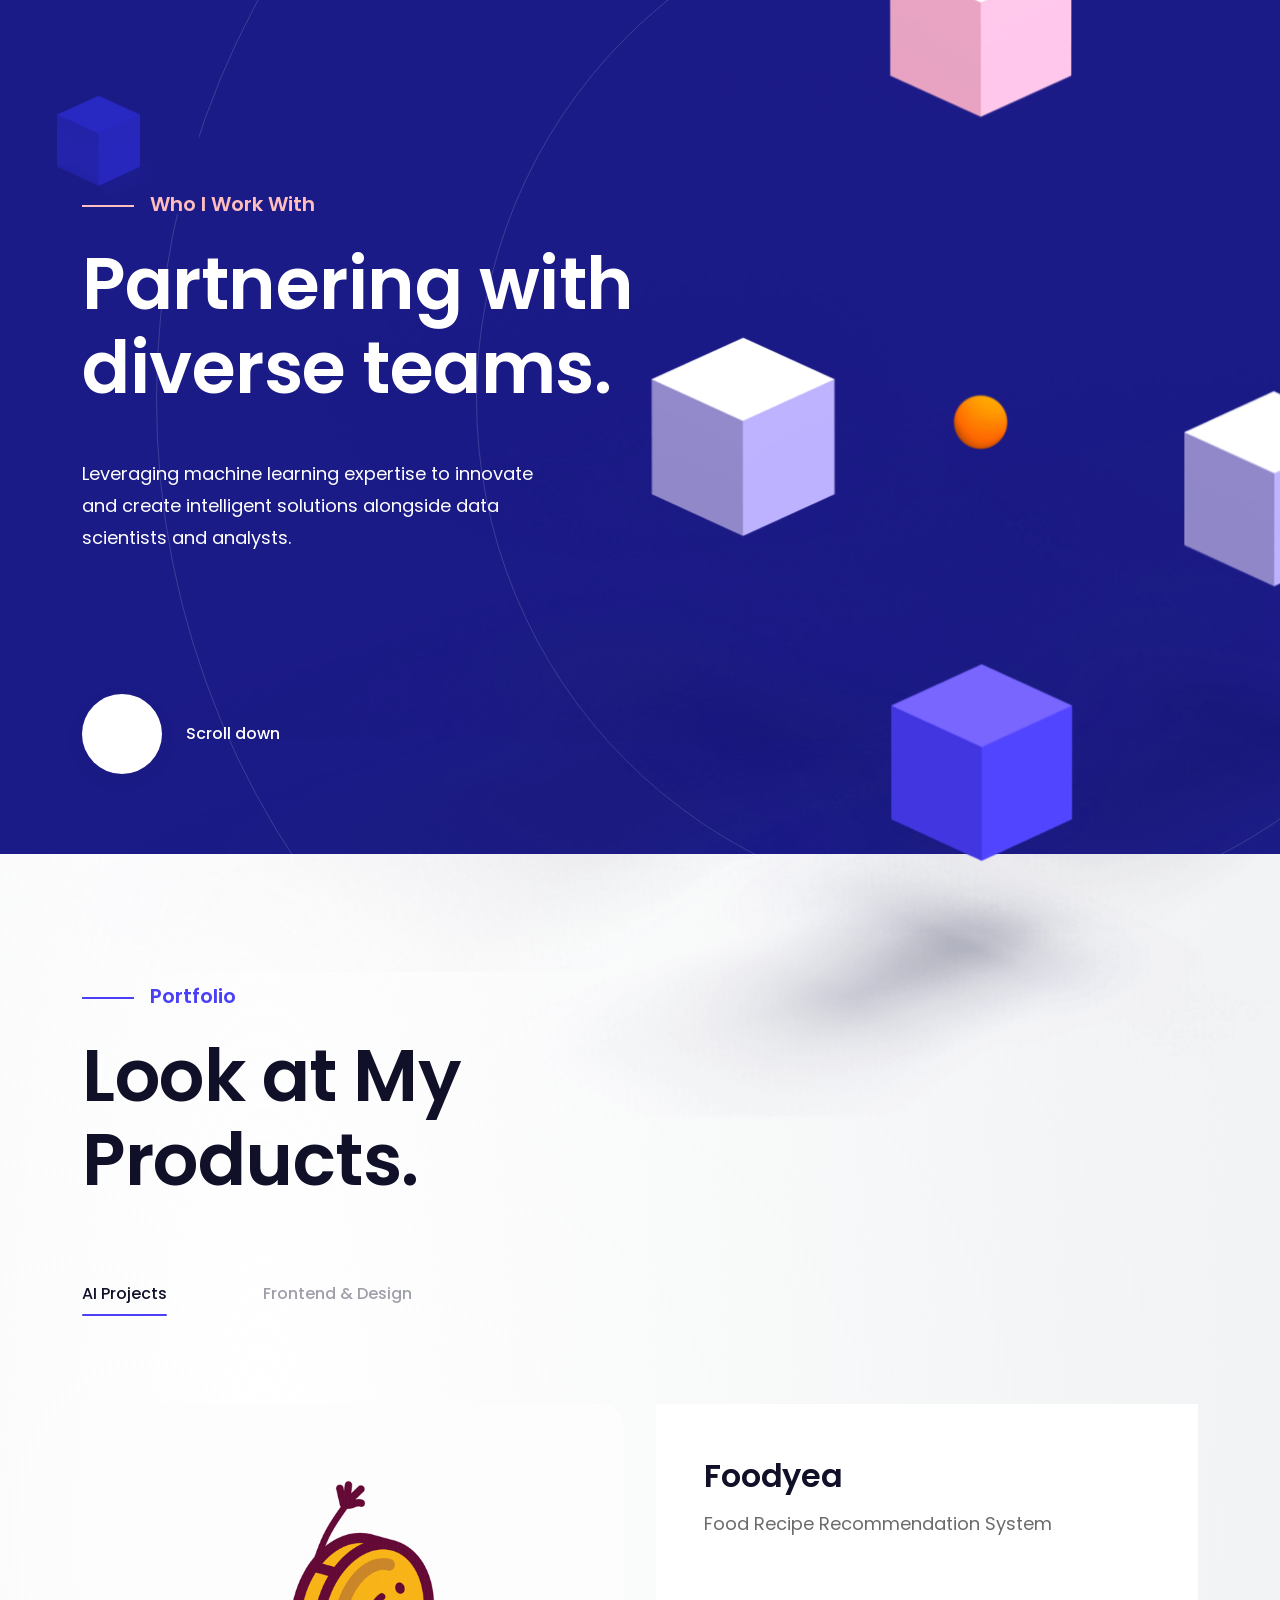
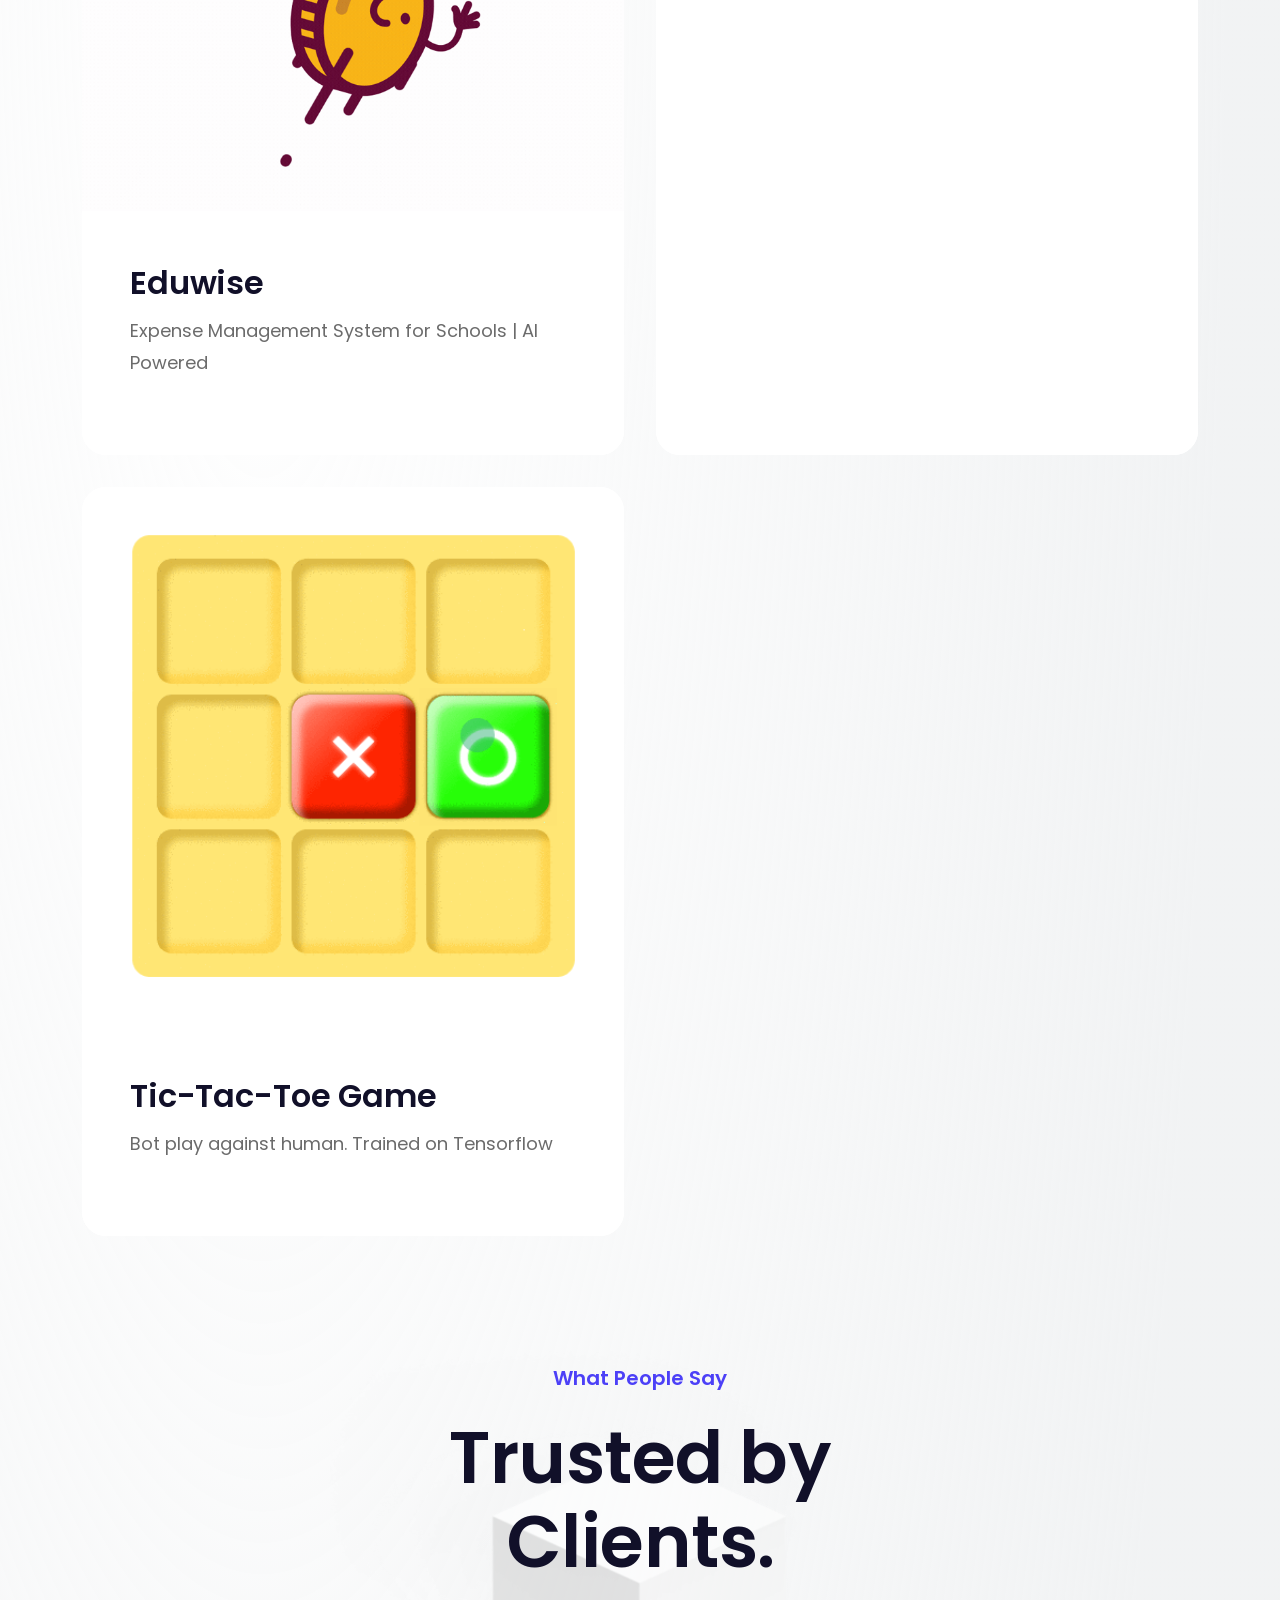
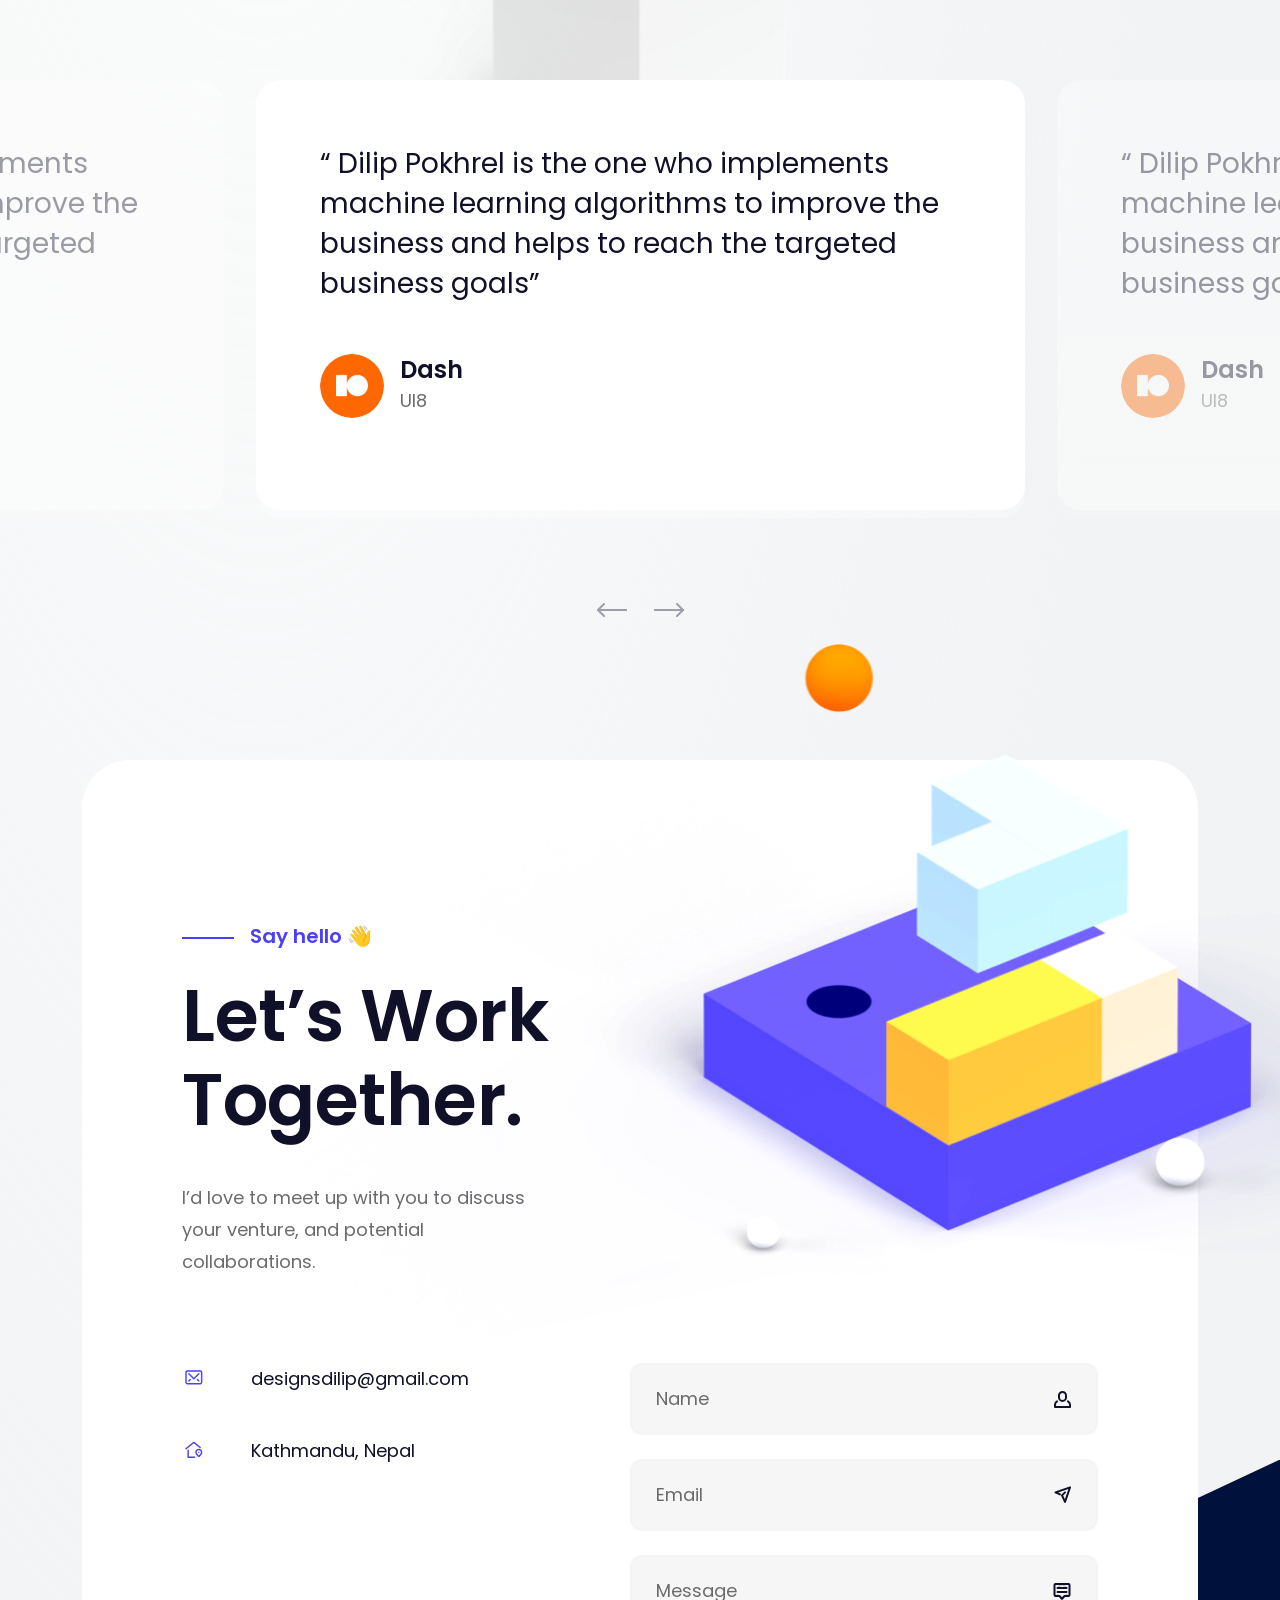
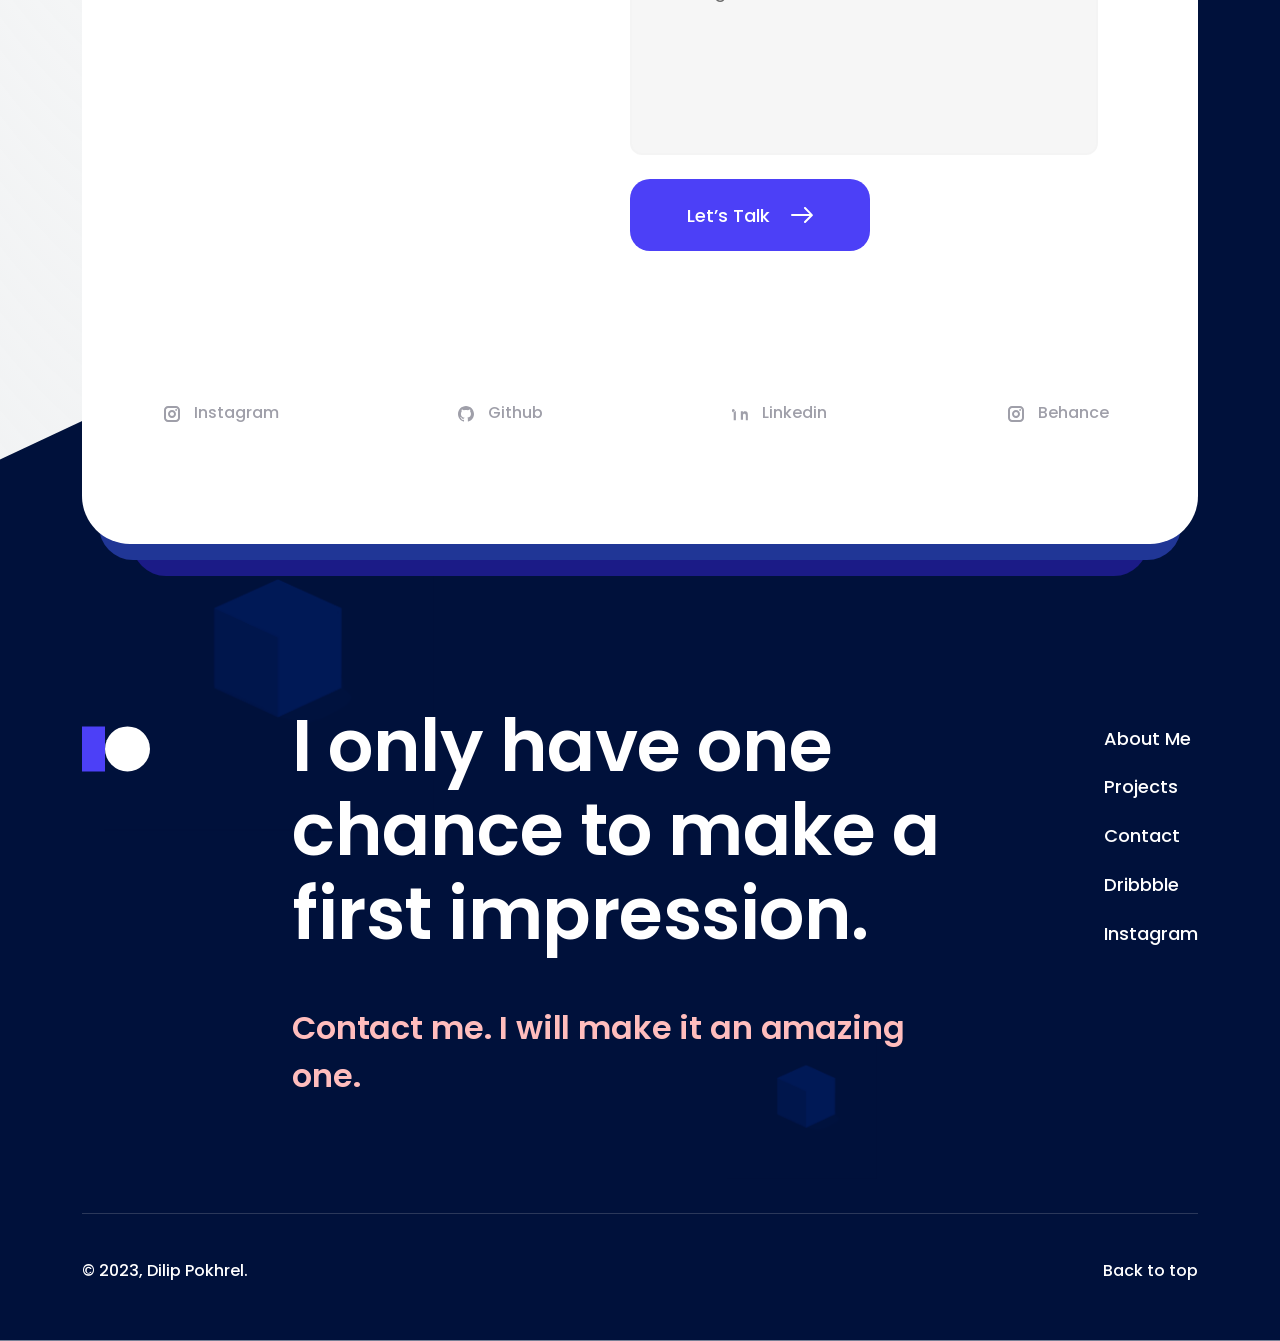
==== commit a764bacc: "Update index.html" ====
--- a/index.html
+++ b/index.html
@@ -4,10 +4,13 @@
     <meta charset="utf-8">
     <title>Dilip Pokhrel</title>
     <meta http-equiv="X-UA-Compatible" content="IE=Edge">
+    
+    <!-- Viewport Meta Tag (Uncommented and Corrected) -->
+    <meta name="viewport" content="width=device-width, initial-scale=1">
+
+    <meta name="format-detection" content="telephone=no">
+    
     <link rel="manifest" href="manifest.json">
-    <!-- <meta name="viewport" content="width=device-width, initial-scale=1, maximum-scale=1.0, user-scalable=no"> -->
-    <!-- <meta name="viewport" content="width=device-width, initial-scale=1" /> -->
-    <meta name="format-detection" content="telephone=no">
     <link rel="apple-touch-icon" sizes="180x180" href="https://yt3.googleusercontent.com/ytc/AGIKgqPTjOGHkzx6yGVcuReM-qE14VBPfmfHMRu24Bqj=s900-c-k-c0x00ffffff-no-rj">
     <link rel="icon" type="image/png" sizes="32x32" href="https://yt3.googleusercontent.com/ytc/AGIKgqPTjOGHkzx6yGVcuReM-qE14VBPfmfHMRu24Bqj=s900-c-k-c0x00ffffff-no-rj">
     <link rel="icon" type="image/png" sizes="16x16" href="https://yt3.googleusercontent.com/ytc/AGIKgqPTjOGHkzx6yGVcuReM-qE14VBPfmfHMRu24Bqj=s900-c-k-c0x00ffffff-no-rj">
@@ -15,17 +18,19 @@
     <link rel="mask-icon" href="img/safari-pinned-tab.svg" color="#5bbad5">
     <meta name="msapplication-TileColor" content="#da532c">
     <meta name="theme-color" content="#ffffff">
+    
     <meta name="description" content="Data Scientist | Data Analyst | Machine Learning Engineer | Dilip Pokhrel">
     <meta name="twitter:card" content="summary">
-    <meta name="twitter:site" content="Dilip pokhrel">
+    <meta name="twitter:site" content="Dilip Pokhrel">
     <meta name="twitter:title" content="Dilip Pokhrel">
     <meta name="twitter:description" content="Nepali Data Scientist and Data Analyst">
     <meta name="twitter:creator" content="Dilip Pokhrel">
     <meta property="og:title" content="Dilip Pokhrel">
-    <meta property="og:url" content="https:dilippokhrel.com.np">
-    <meta property="og:description" content="Dilip Pokhrel is a Nepali Data Scientist and Machine learning engineer form Nepal">
+    <meta property="og:url" content="https://dilippokhrel.com.np">
+    <meta property="og:description" content="Dilip Pokhrel is a Nepali Data Scientist and Machine Learning Engineer from Nepal">
     <meta property="og:site_name" content="Dilip Pokhrel">
-    <link rel="stylesheet" media="all" href="css/css-app.min.css">
+    
+    <link rel="stylesheet" href="css/css-app.min.css">
 
     <script>
       // var viewportmeta = document.querySelector('meta[name="viewport"]');
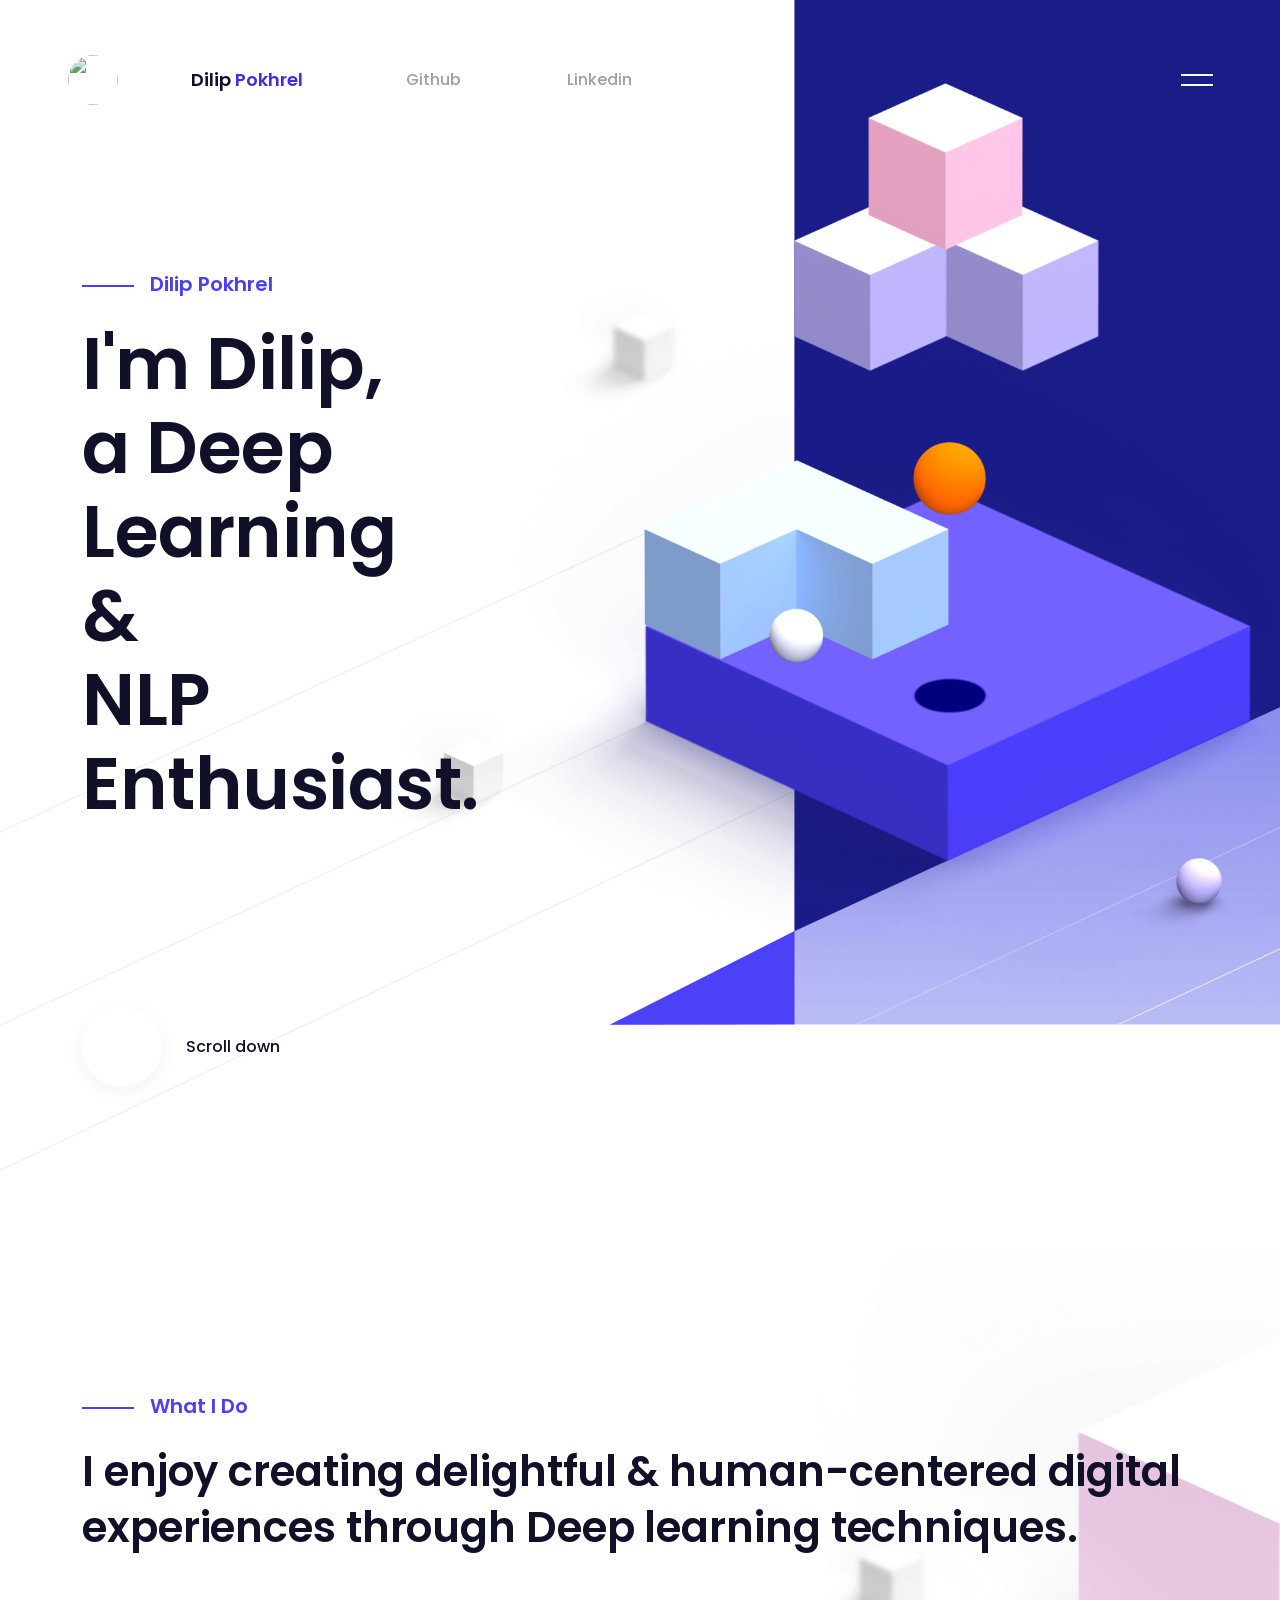
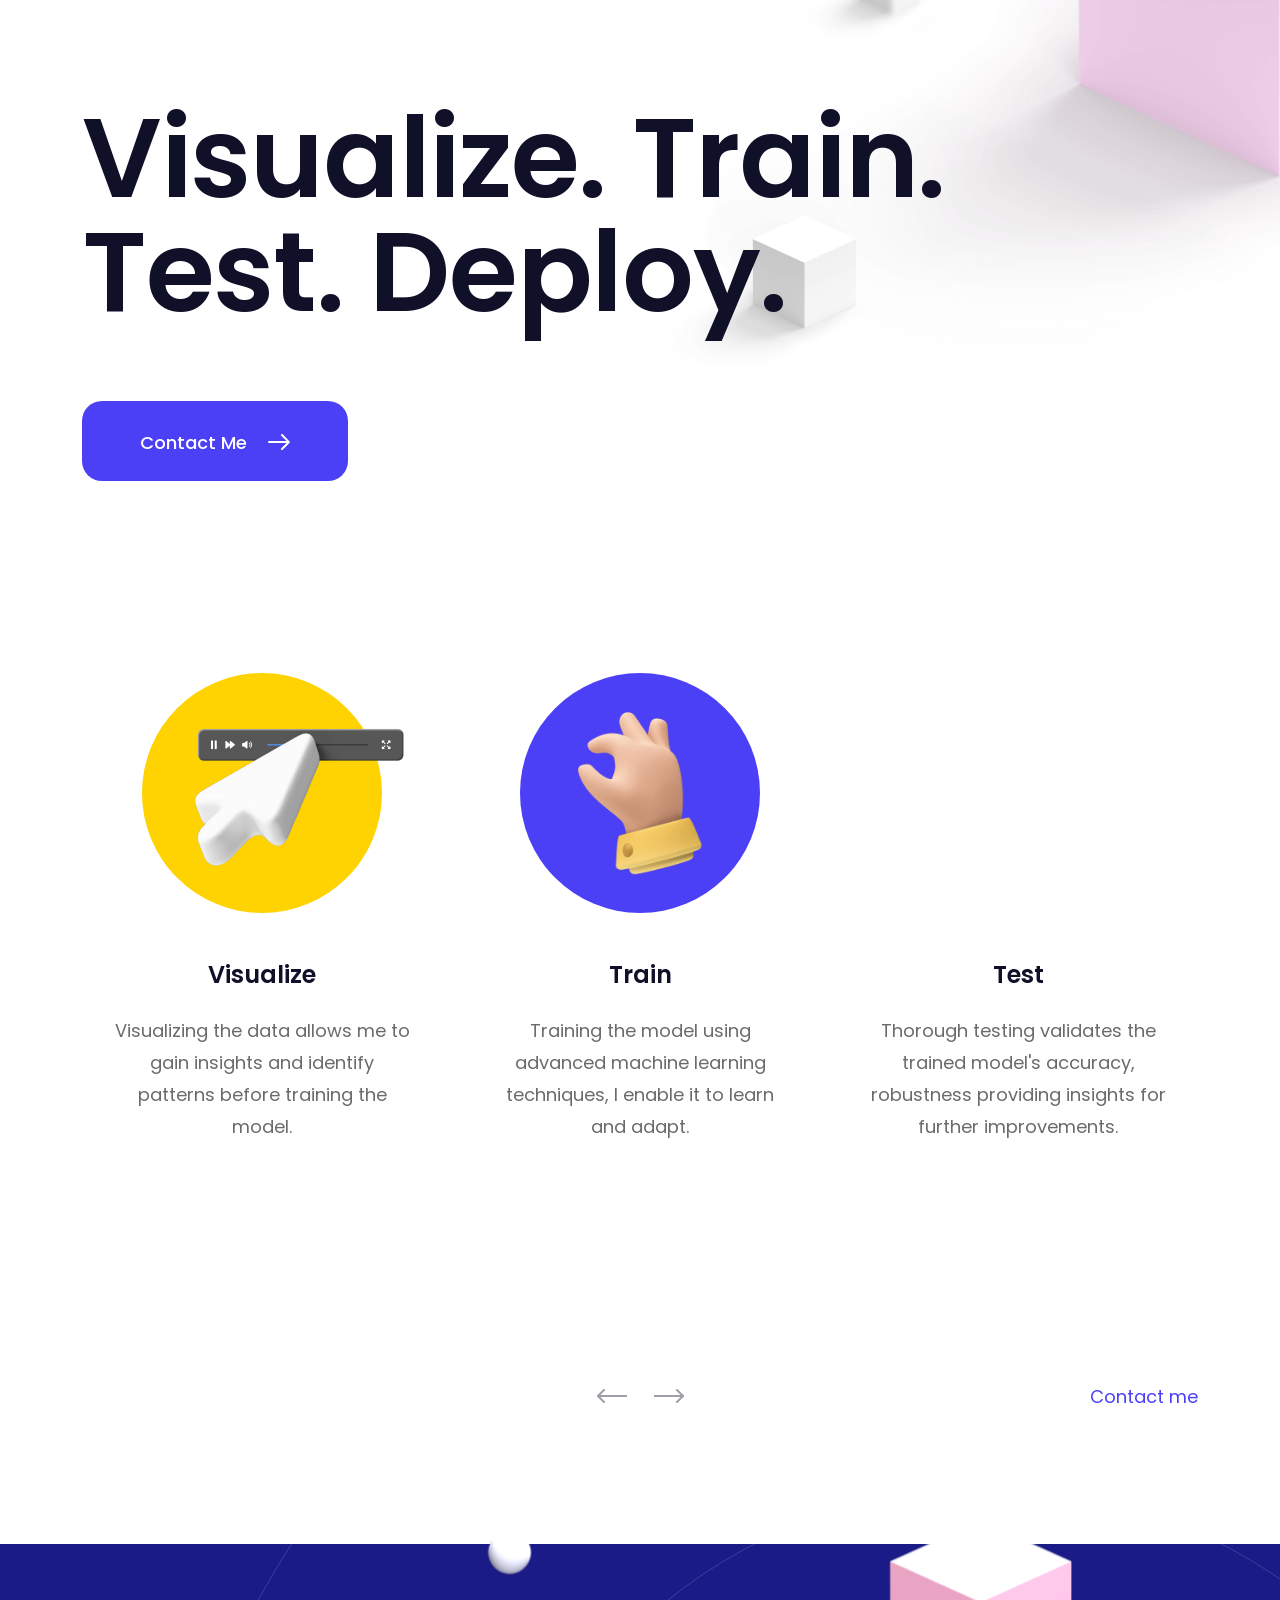
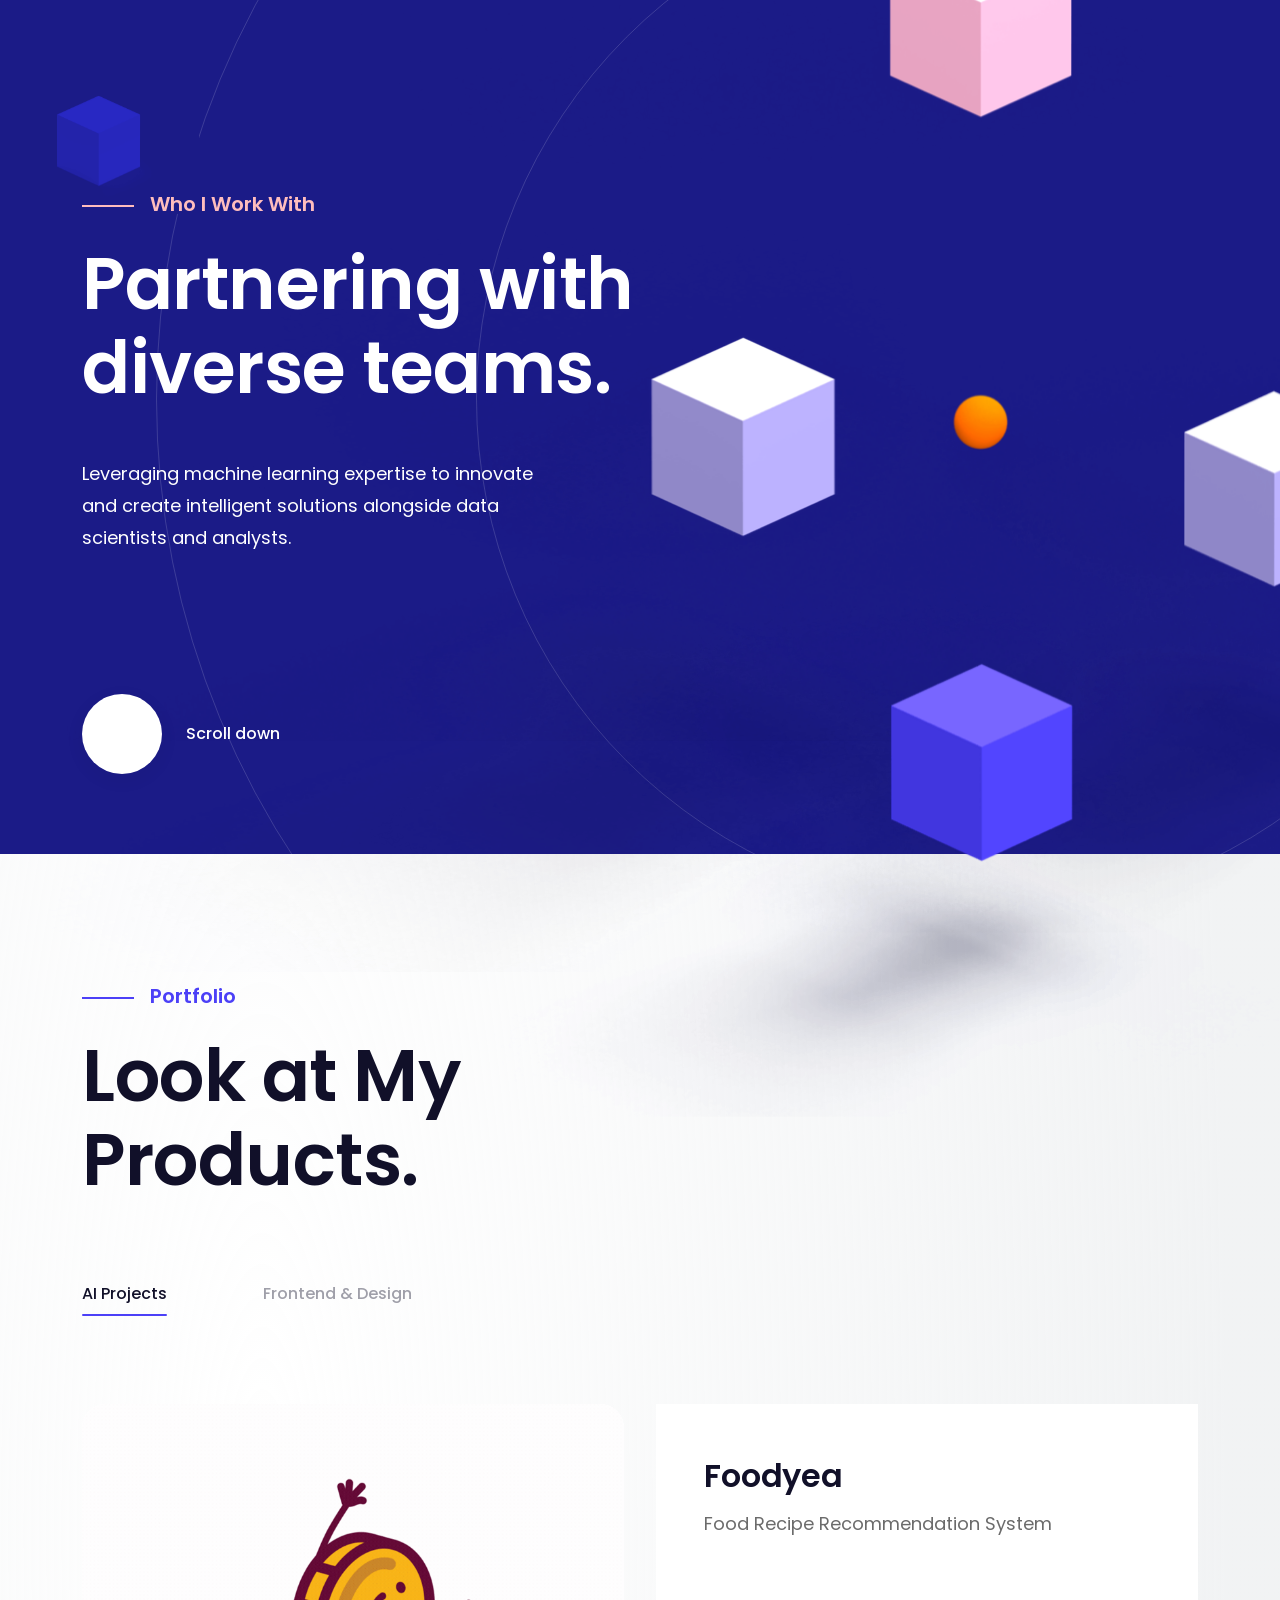
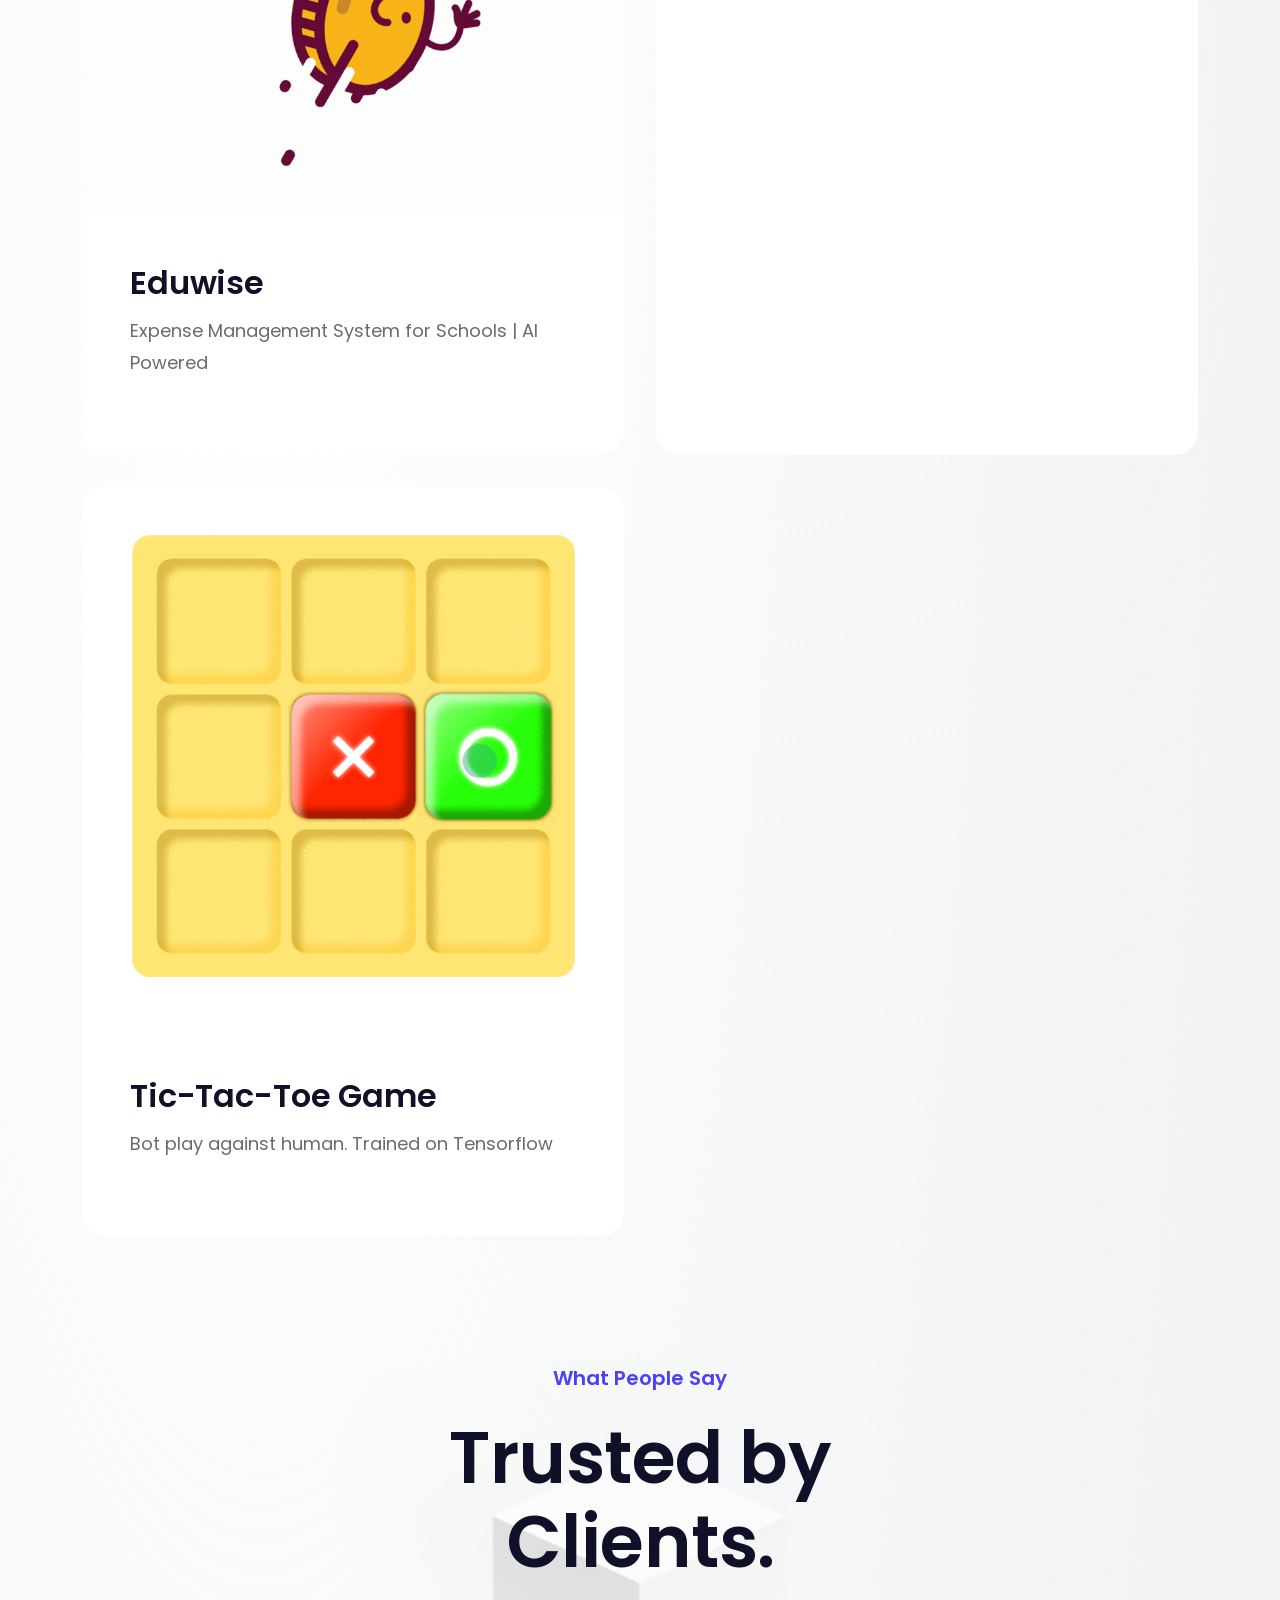
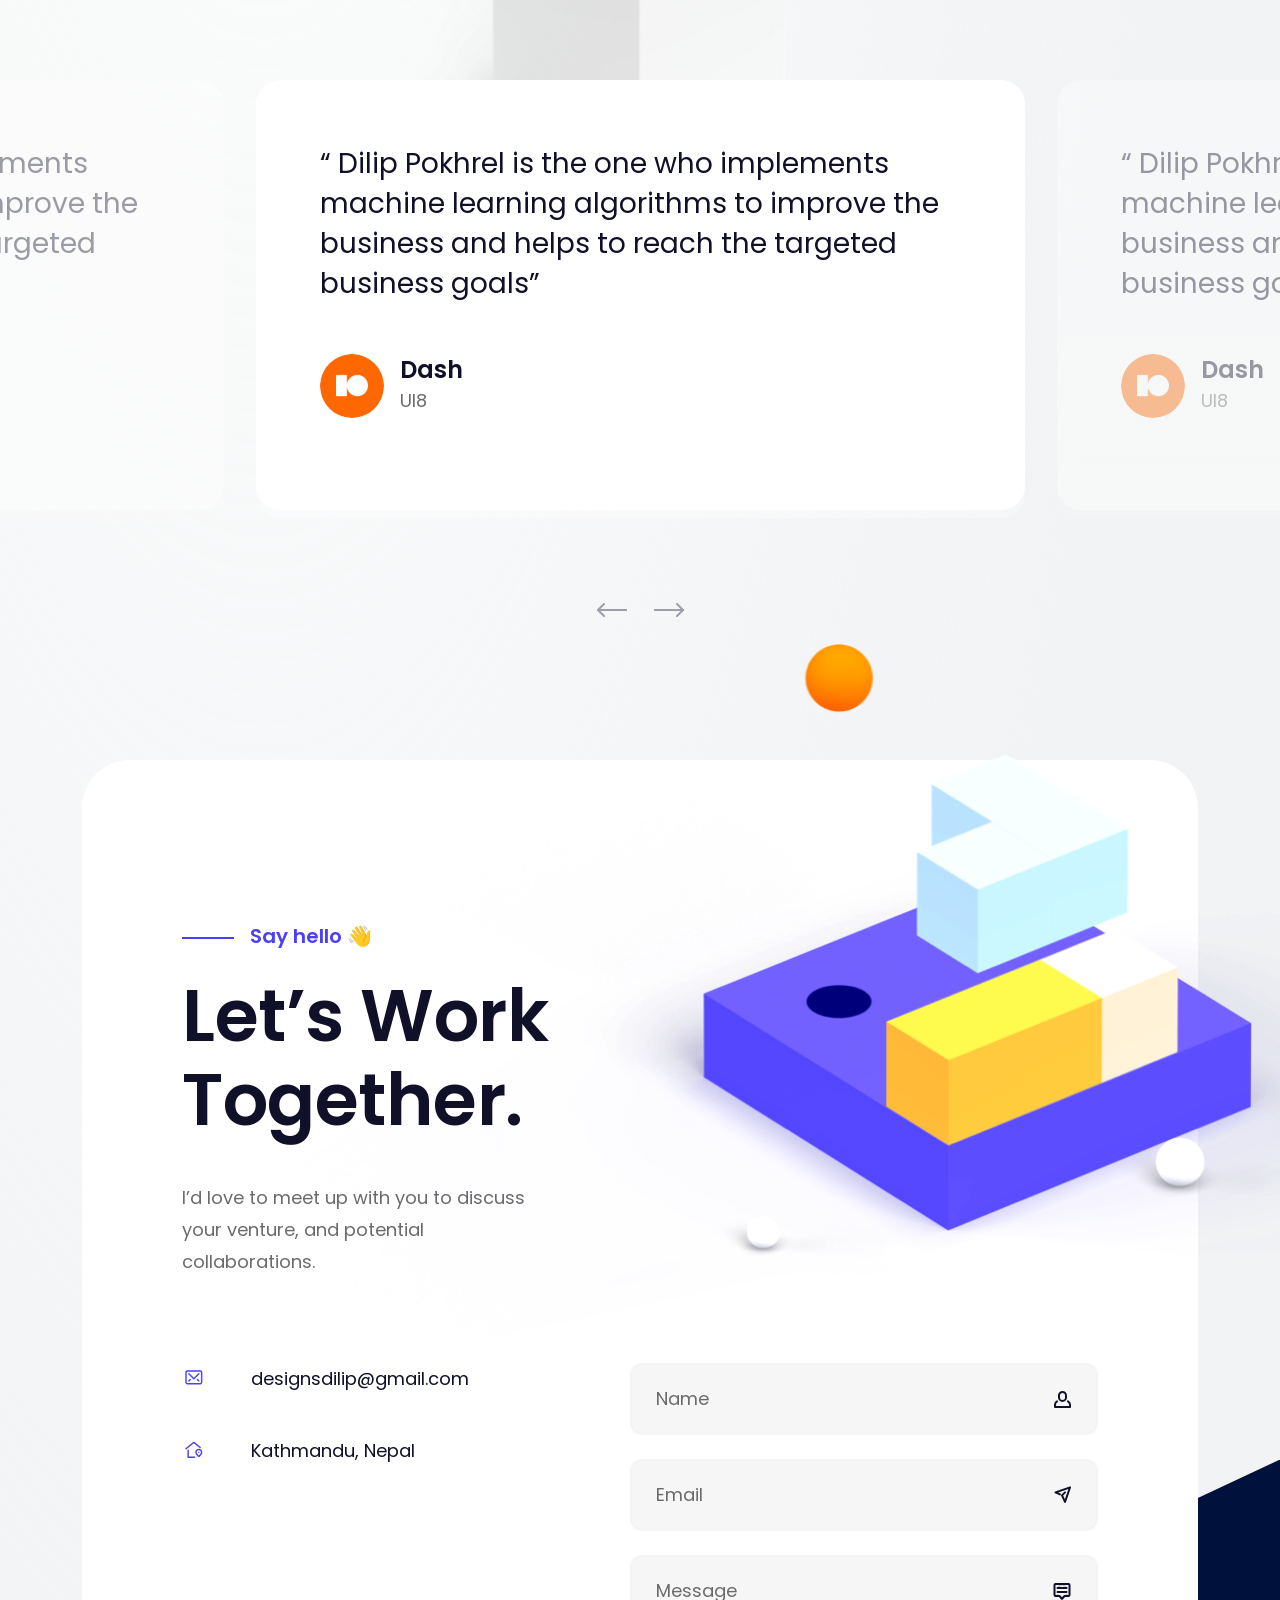
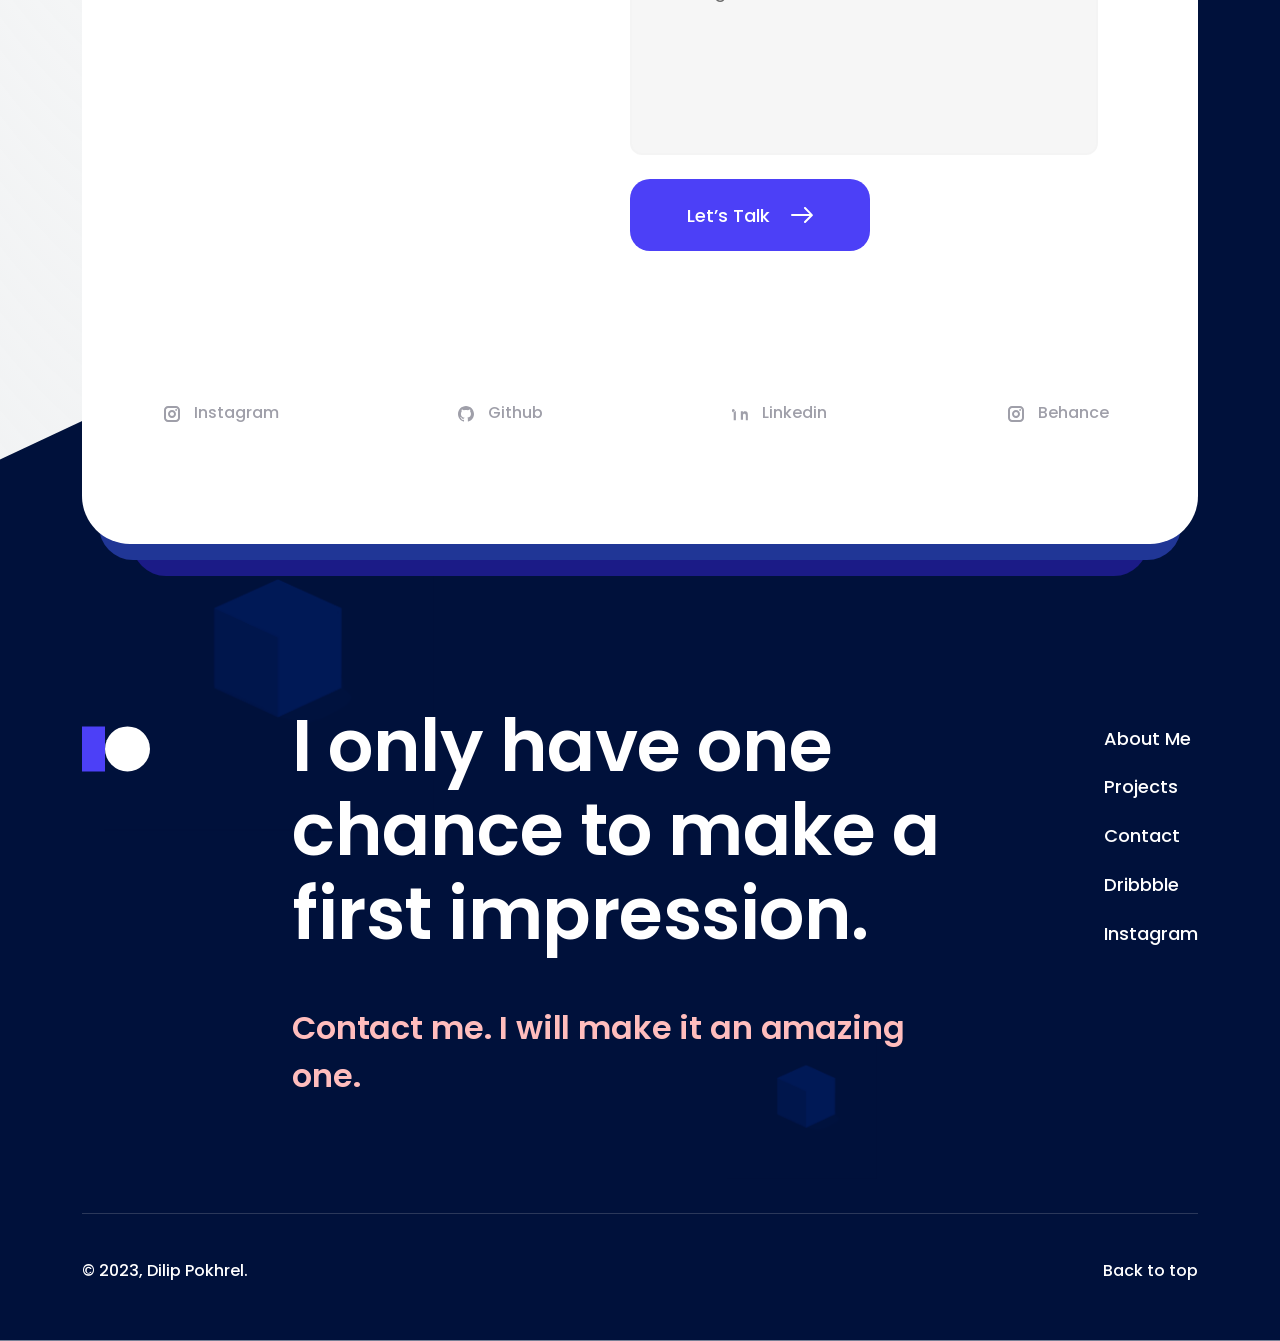
==== commit 1c80c1f6: "Update index.html" ====
--- a/index.html
+++ b/index.html
@@ -23,11 +23,11 @@
     <meta name="twitter:card" content="summary">
     <meta name="twitter:site" content="Dilip Pokhrel">
     <meta name="twitter:title" content="Dilip Pokhrel">
-    <meta name="twitter:description" content="Nepali Data Scientist and Data Analyst">
+    <meta name="twitter:description" content="Generative AI Engineer and Data Analyst">
     <meta name="twitter:creator" content="Dilip Pokhrel">
     <meta property="og:title" content="Dilip Pokhrel">
     <meta property="og:url" content="https://dilippokhrel.com.np">
-    <meta property="og:description" content="Dilip Pokhrel is a Nepali Data Scientist and Machine Learning Engineer from Nepal">
+    <meta property="og:description" content="Dilip Pokhrel is a Nepali Generative AI Engineer and Data Scientist from Nepal">
     <meta property="og:site_name" content="Dilip Pokhrel">
     
     <link rel="stylesheet" href="css/css-app.min.css">
